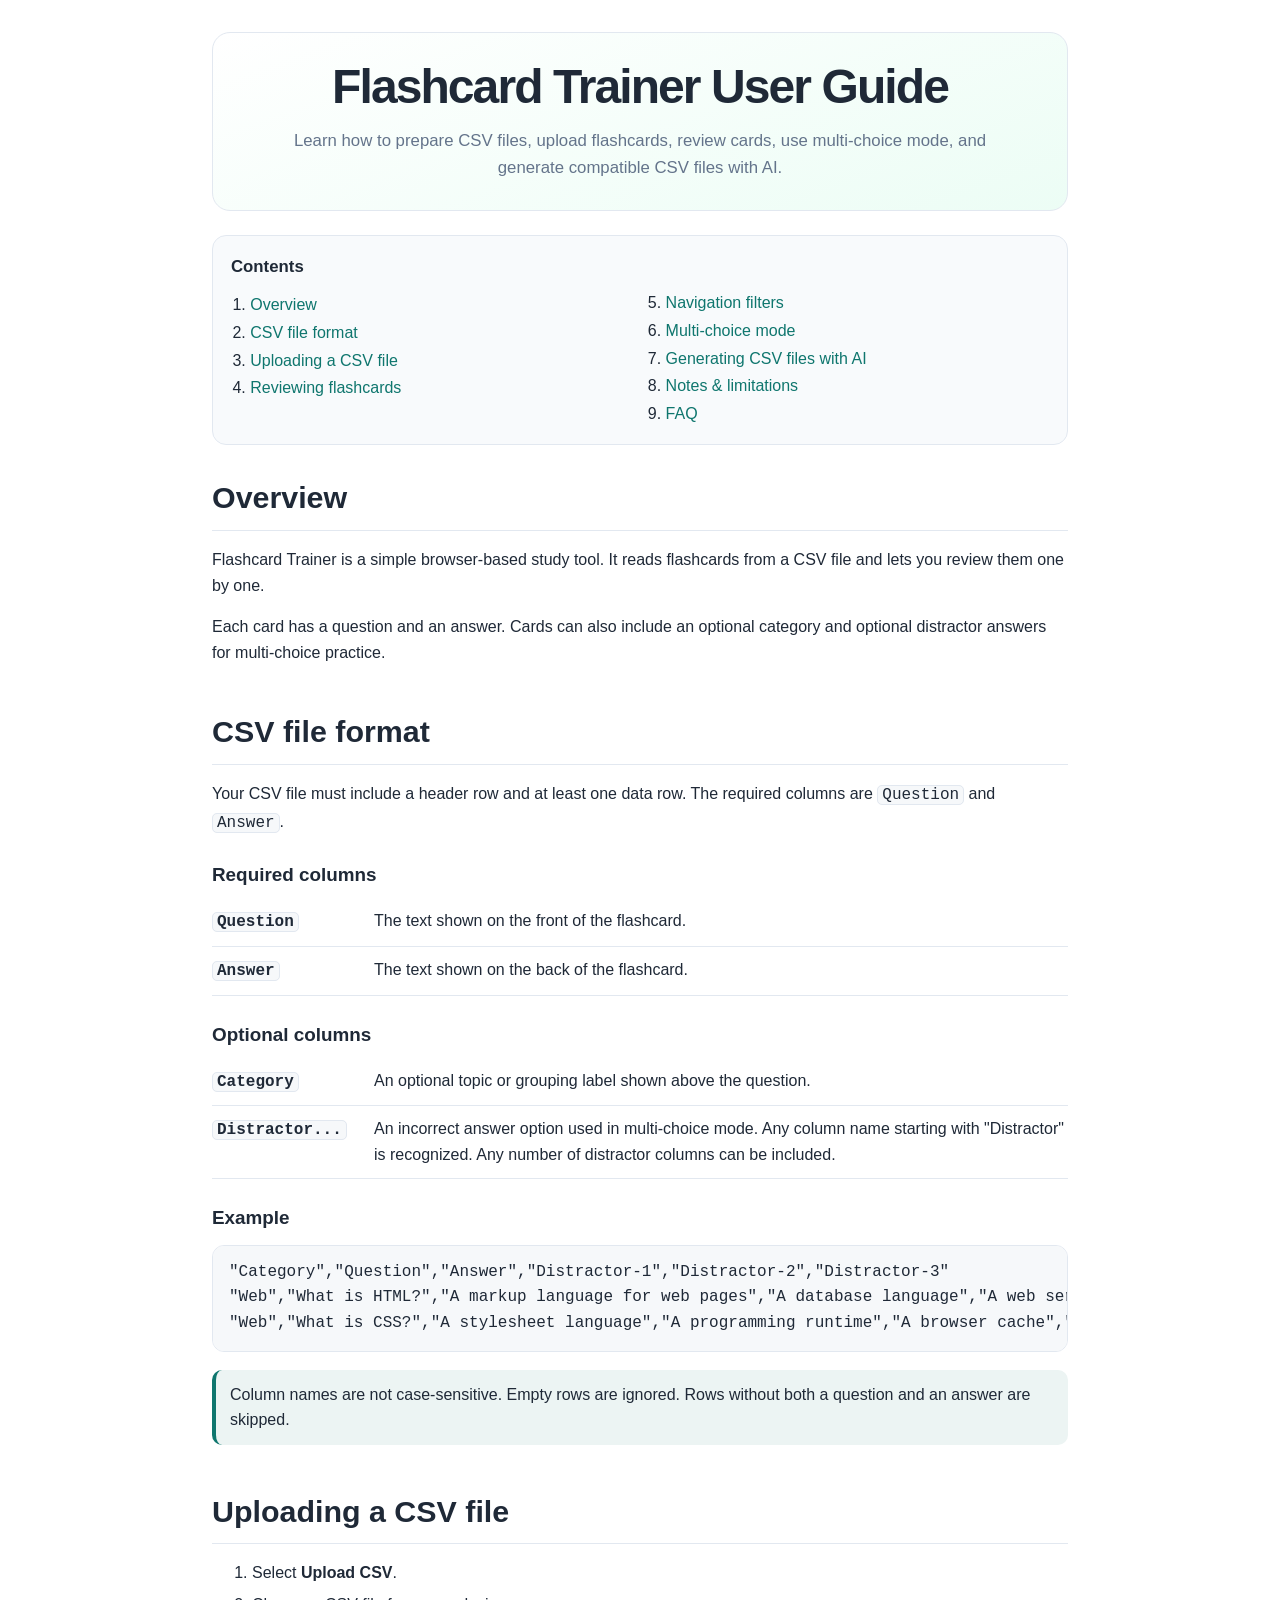
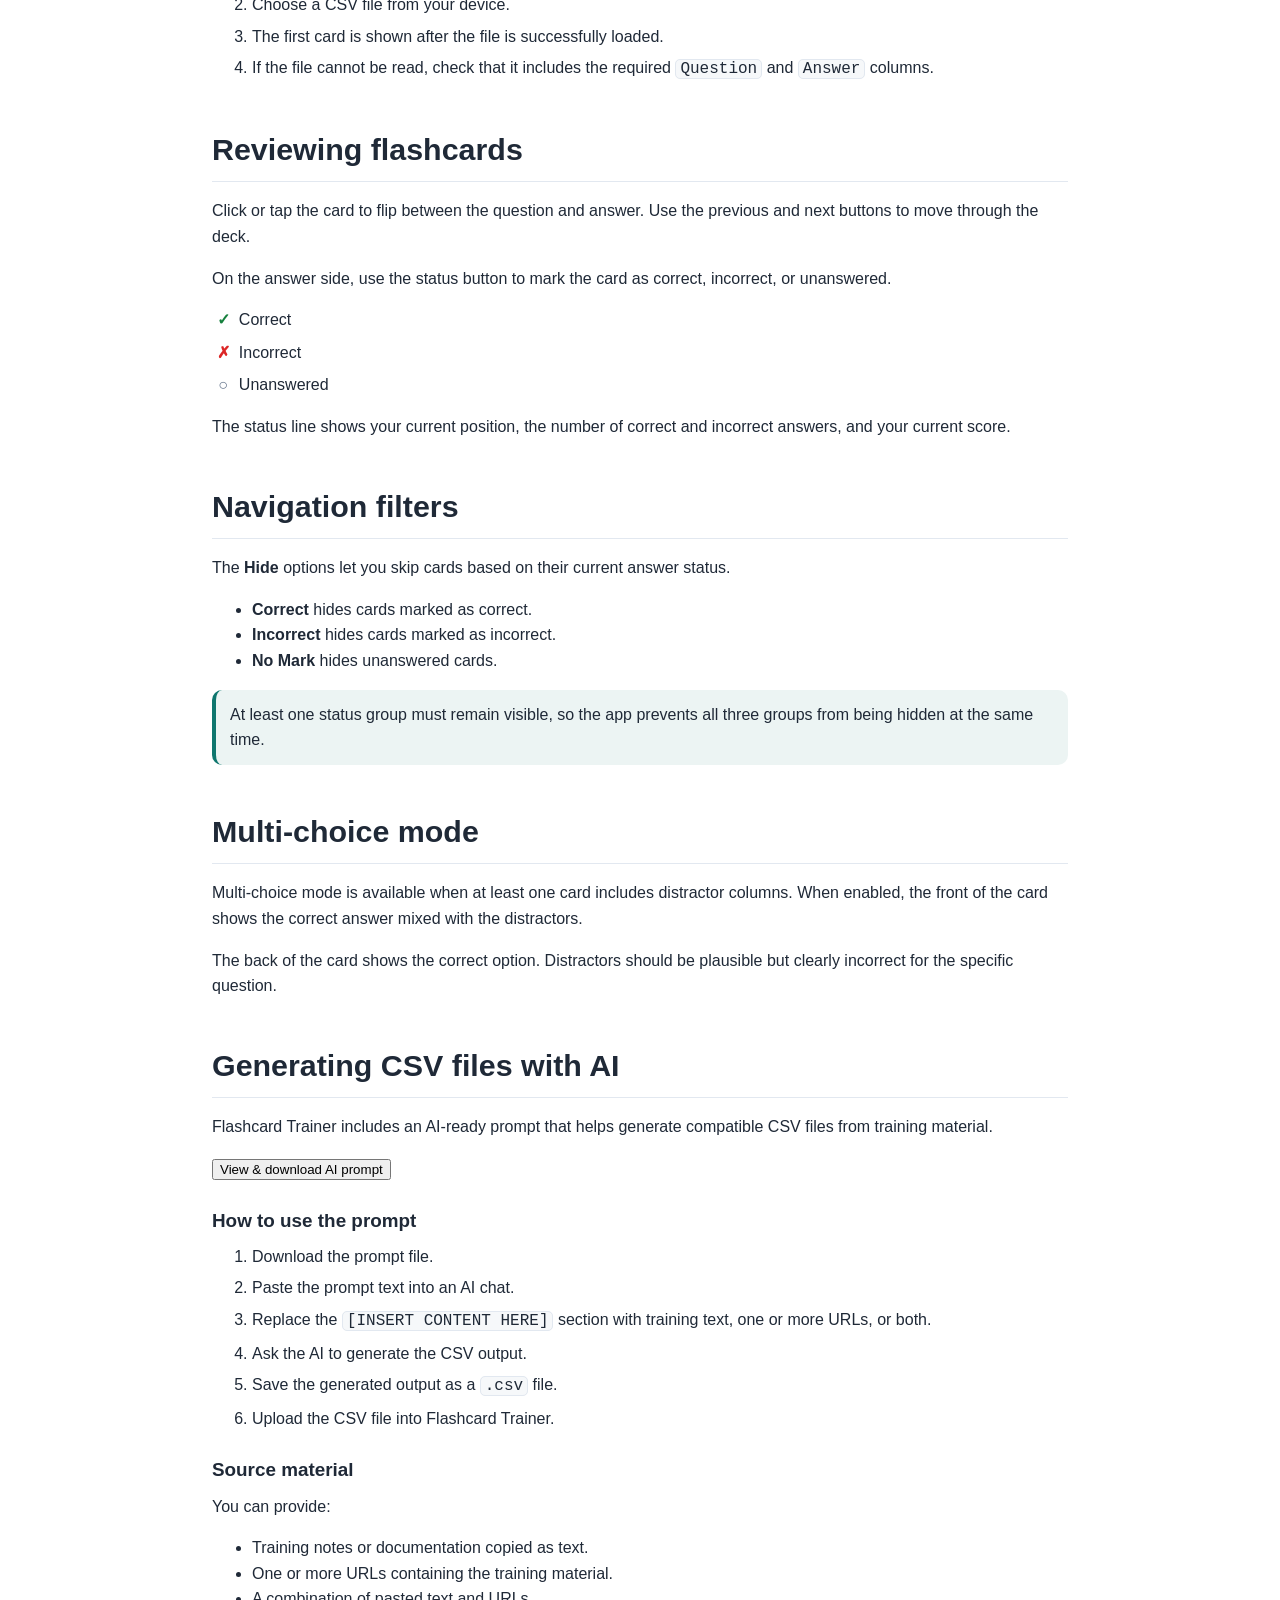
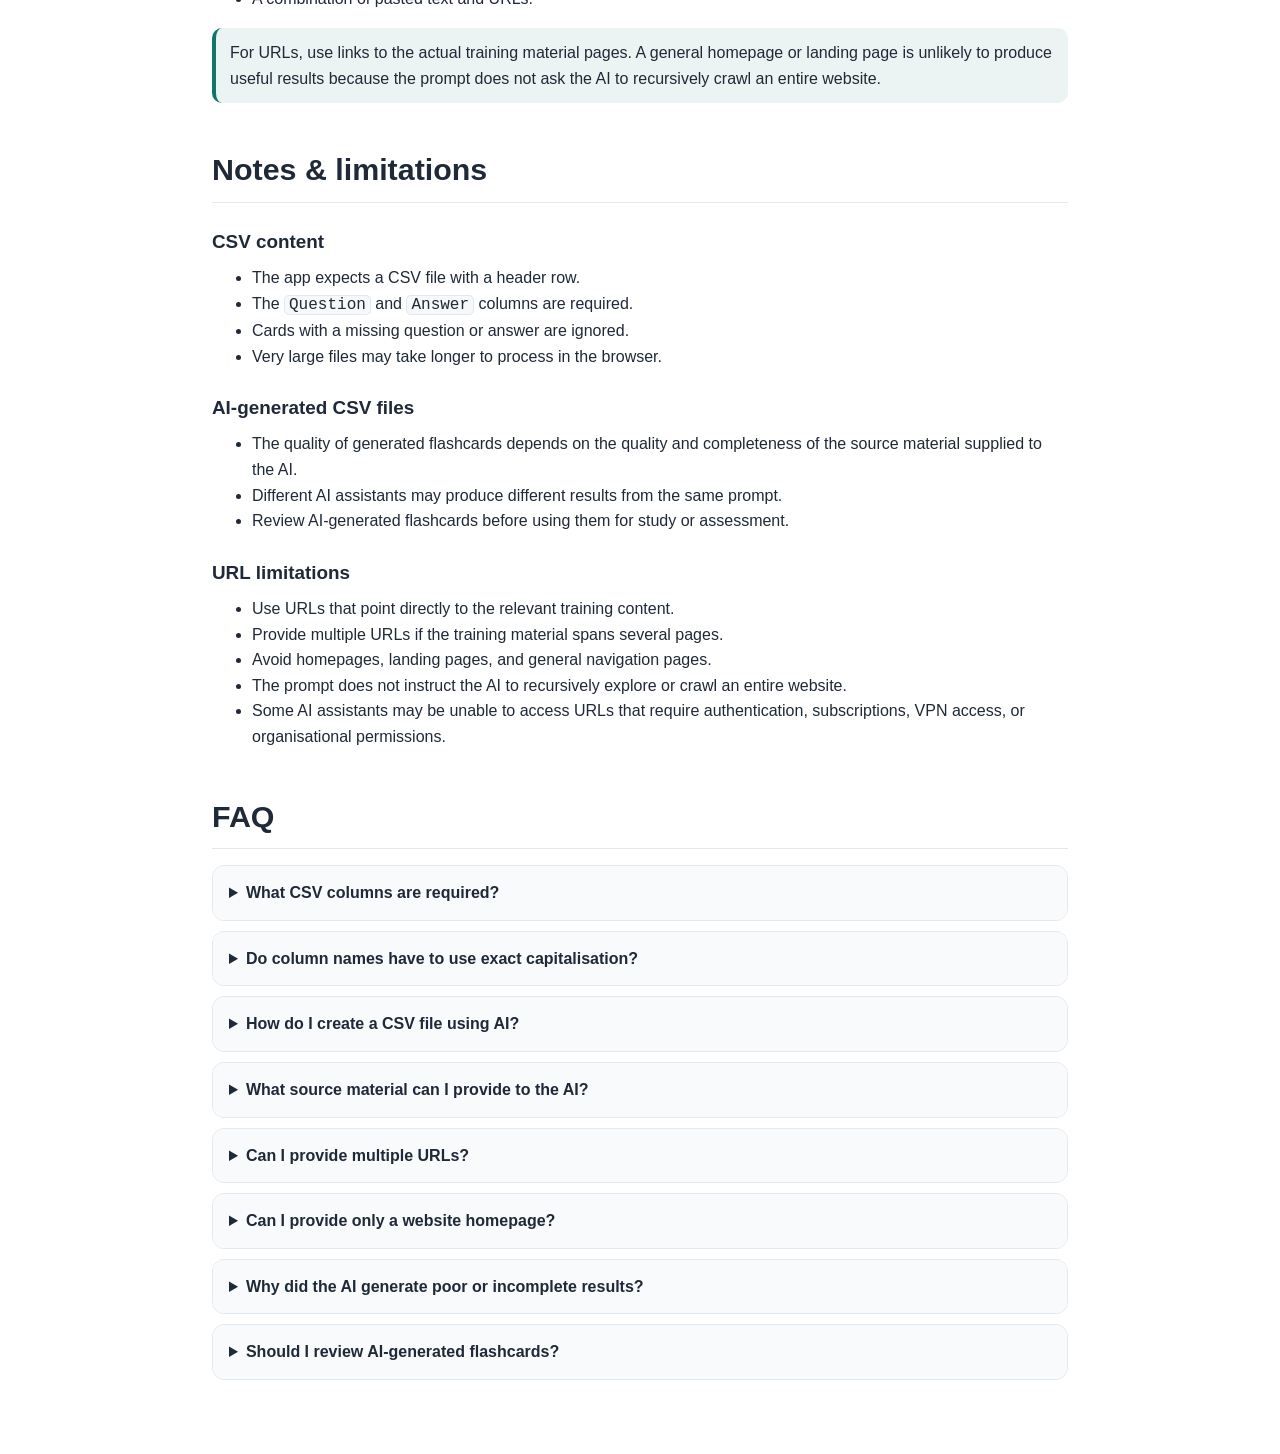
==== documentation/user-guide.html @ a5dea468 "refactor: simplify distractor column descriptions in user guide" ====
<!doctype html>
<html lang="en">
<head>
  <meta charset="UTF-8" />
  <meta name="viewport" content="width=device-width, initial-scale=1.0" />
  <title>Flashcard Trainer User Guide</title>
  <link rel="stylesheet" href="../css/user-guide.css" />
  <link rel="icon" type="image/svg+xml" href="../images/flashcard-icon.svg" />
</head>
<body>
  <a class="skip-link" href="#main-content">Skip to main content</a>
  <main id="main-content" class="guide-shell">
    <header class="guide-header">
      <h1>Flashcard Trainer User Guide</h1>
      <p class="intro-summary">
        Learn how to prepare CSV files, upload flashcards, review cards, use multi-choice mode, and generate compatible CSV files with AI.
      </p>
    </header>

    <nav class="toc" aria-label="Table of contents">
      <h2>Contents</h2>
      <ol>
        <li><a href="#overview">Overview</a></li>
        <li><a href="#csv-format">CSV file format</a></li>
        <li><a href="#uploading">Uploading a CSV file</a></li>
        <li><a href="#reviewing">Reviewing flashcards</a></li>
        <li><a href="#navigation-filters">Navigation filters</a></li>
        <li><a href="#multi-choice">Multi-choice mode</a></li>
        <li><a href="#ai-generation">Generating CSV files with AI</a></li>
        <li><a href="#notes-limitations">Notes &amp; limitations</a></li>
        <li><a href="#faq">FAQ</a></li>
      </ol>
    </nav>

    <section id="overview" class="guide-section">
      <h2>Overview</h2>
      <p>
        Flashcard Trainer is a simple browser-based study tool. It reads flashcards from a CSV file and lets you review them one by one.
      </p>
      <p>
        Each card has a question and an answer. Cards can also include an optional category and optional distractor answers for multi-choice practice.
      </p>
    </section>

    <section id="csv-format" class="guide-section">
      <h2>CSV file format</h2>
      <p>
        Your CSV file must include a header row and at least one data row. The required columns are <code>Question</code> and <code>Answer</code>.
      </p>

      <h3>Required columns</h3>
      <dl class="definition-list">
        <div>
          <dt><code>Question</code></dt>
          <dd>The text shown on the front of the flashcard.</dd>
        </div>
        <div>
          <dt><code>Answer</code></dt>
          <dd>The text shown on the back of the flashcard.</dd>
        </div>
      </dl>

      <h3>Optional columns</h3>
      <dl class="definition-list">
        <div>
          <dt><code>Category</code></dt>
          <dd>An optional topic or grouping label shown above the question.</dd>
        </div>
        <div>
          <dt><code>Distractor...</code></dt>
          <dd>An incorrect answer option used in multi-choice mode. Any column name starting with "Distractor" is recognized. Any number of distractor columns can be included.</dd>
        </div>        
      </dl>

      <h3>Example</h3>
      <pre><code>"Category","Question","Answer","Distractor-1","Distractor-2","Distractor-3"
"Web","What is HTML?","A markup language for web pages","A database language","A web server","An image format"
"Web","What is CSS?","A stylesheet language","A programming runtime","A browser cache","A network protocol"</code></pre>

      <p class="note">
        Column names are not case-sensitive. Empty rows are ignored. Rows without both a question and an answer are skipped.
      </p>
    </section>

    <section id="uploading" class="guide-section">
      <h2>Uploading a CSV file</h2>
      <ol class="steps">
        <li>Select <strong>Upload CSV</strong>.</li>
        <li>Choose a CSV file from your device.</li>
        <li>The first card is shown after the file is successfully loaded.</li>
        <li>If the file cannot be read, check that it includes the required <code>Question</code> and <code>Answer</code> columns.</li>
      </ol>
    </section>

    <section id="reviewing" class="guide-section">
      <h2>Reviewing flashcards</h2>
      <p>
        Click or tap the card to flip between the question and answer. Use the previous and next buttons to move through the deck.
      </p>
      <p>
        On the answer side, use the status button to mark the card as correct, incorrect, or unanswered.
      </p>
      <ul class="status-list">
        <li><span class="status-dot correct">✓</span> Correct</li>
        <li><span class="status-dot incorrect">✗</span> Incorrect</li>
        <li><span class="status-dot unanswered">○</span> Unanswered</li>
      </ul>
      <p>
        The status line shows your current position, the number of correct and incorrect answers, and your current score.
      </p>
    </section>

    <section id="navigation-filters" class="guide-section">
      <h2>Navigation filters</h2>
      <p>
        The <strong>Hide</strong> options let you skip cards based on their current answer status.
      </p>
      <ul>
        <li><strong>Correct</strong> hides cards marked as correct.</li>
        <li><strong>Incorrect</strong> hides cards marked as incorrect.</li>
        <li><strong>No Mark</strong> hides unanswered cards.</li>
      </ul>
      <p class="note">
        At least one status group must remain visible, so the app prevents all three groups from being hidden at the same time.
      </p>
    </section>

    <section id="multi-choice" class="guide-section">
      <h2>Multi-choice mode</h2>
      <p>
        Multi-choice mode is available when at least one card includes distractor columns. When enabled, the front of the card shows the correct answer mixed with the distractors.
      </p>
      <p>
        The back of the card shows the correct option. Distractors should be plausible but clearly incorrect for the specific question.
      </p>
    </section>

    <section id="ai-generation" class="guide-section">
      <h2>Generating CSV files with AI</h2>
      <p>
        Flashcard Trainer includes an AI-ready prompt that helps generate compatible CSV files from training material.
      </p>

      <p>
        <button type="button" class="download-link" id="openPromptBtn">View &amp; download AI prompt</button>
      </p>

      <h3>How to use the prompt</h3>
      <ol class="steps">
        <li>Download the prompt file.</li>
        <li>Paste the prompt text into an AI chat.</li>
        <li>Replace the <code>[INSERT CONTENT HERE]</code> section with training text, one or more URLs, or both.</li>
        <li>Ask the AI to generate the CSV output.</li>
        <li>Save the generated output as a <code>.csv</code> file.</li>
        <li>Upload the CSV file into Flashcard Trainer.</li>
      </ol>

      <h3>Source material</h3>
      <p>You can provide:</p>
      <ul>
        <li>Training notes or documentation copied as text.</li>
        <li>One or more URLs containing the training material.</li>
        <li>A combination of pasted text and URLs.</li>
      </ul>

      <p class="note">
        For URLs, use links to the actual training material pages. A general homepage or landing page is unlikely to produce useful results because the prompt does not ask the AI to recursively crawl an entire website.
      </p>
    </section>

    <section id="notes-limitations" class="guide-section">
      <h2>Notes &amp; limitations</h2>

      <h3>CSV content</h3>
      <ul>
        <li>The app expects a CSV file with a header row.</li>
        <li>The <code>Question</code> and <code>Answer</code> columns are required.</li>
        <li>Cards with a missing question or answer are ignored.</li>
        <li>Very large files may take longer to process in the browser.</li>
      </ul>

      <h3>AI-generated CSV files</h3>
      <ul>
        <li>The quality of generated flashcards depends on the quality and completeness of the source material supplied to the AI.</li>
        <li>Different AI assistants may produce different results from the same prompt.</li>
        <li>Review AI-generated flashcards before using them for study or assessment.</li>
      </ul>

      <h3>URL limitations</h3>
      <ul>
        <li>Use URLs that point directly to the relevant training content.</li>
        <li>Provide multiple URLs if the training material spans several pages.</li>
        <li>Avoid homepages, landing pages, and general navigation pages.</li>
        <li>The prompt does not instruct the AI to recursively explore or crawl an entire website.</li>
        <li>Some AI assistants may be unable to access URLs that require authentication, subscriptions, VPN access, or organisational permissions.</li>
      </ul>
    </section>

    <section id="faq" class="guide-section faq-section">
      <h2>FAQ</h2>

      <details>
        <summary>What CSV columns are required?</summary>
        <p>The required columns are <code>Question</code> and <code>Answer</code>. You can also include <code>Category</code> and distractor columns for multi-choice mode.</p>
      </details>

      <details>
        <summary>Do column names have to use exact capitalisation?</summary>
        <p>No. Column names are matched without case sensitivity, so <code>Question</code>, <code>question</code>, and <code>QUESTION</code> are treated the same.</p>
      </details>

      <details>
        <summary>How do I create a CSV file using AI?</summary>
        <p>Download the AI prompt from the Generating CSV files with AI section, paste it into an AI chat, add your training material, and save the generated output as a CSV file.</p>
      </details>

      <details>
        <summary>What source material can I provide to the AI?</summary>
        <p>You can provide pasted training text, one or more URLs, or a combination of both.</p>
      </details>

      <details>
        <summary>Can I provide multiple URLs?</summary>
        <p>Yes. Use multiple URLs when the training material is spread across several specific pages.</p>
      </details>

      <details>
        <summary>Can I provide only a website homepage?</summary>
        <p>No. For best results, provide URLs for the actual training material pages. The prompt does not ask the AI to recursively crawl an entire website from a homepage.</p>
      </details>

      <details>
        <summary>Why did the AI generate poor or incomplete results?</summary>
        <p>The source material may be incomplete, the URLs may be inaccessible, or the URLs may point to general navigation pages rather than actual training content.</p>
      </details>

      <details>
        <summary>Should I review AI-generated flashcards?</summary>
        <p>Yes. Review AI-generated flashcards before using them, especially if the material is important or used for assessment.</p>
      </details>
    </section>
  </main>
  <dialog id="promptDialog" class="prompt-dialog" aria-labelledby="promptDialogTitle">
    <div class="prompt-dialog-header">
      <h2 id="promptDialogTitle">AI Prompt</h2>
      <div class="prompt-dialog-actions">
        <a id="promptDownloadBtn" class="prompt-download-btn" download="FlashcardTrainer_prompt.txt">Download</a>
        <button type="button" id="closePromptBtn" class="prompt-close-btn" aria-label="Close prompt">&times;</button>
      </div>
    </div>
    <div class="prompt-dialog-body">
      <pre id="promptText" class="prompt-text">Loading&hellip;</pre>
    </div>
  </dialog>
  <script>
    (function () {
      const dialog = document.getElementById("promptDialog");
      const openBtn = document.getElementById("openPromptBtn");
      const closeBtn = document.getElementById("closePromptBtn");
      const promptText = document.getElementById("promptText");
      const downloadBtn = document.getElementById("promptDownloadBtn");
      const promptUrl = "../ai-prompts/FlashcardTrainer_prompt.txt";
      let promptContent = "";

      downloadBtn.href = promptUrl;

      openBtn.addEventListener("click", async function () {
        dialog.showModal();

        if (promptContent) {
          promptText.textContent = promptContent;
          return;
        }

        promptText.textContent = "Loading...";

        try {
          const response = await fetch(promptUrl);

          if (!response.ok) {
            throw new Error("Failed to load AI prompt file.");
          }

          promptContent = (await response.text()).trim();
          promptText.textContent = promptContent;
        } catch (error) {
          promptText.textContent = "Unable to load the AI prompt file. Serve the site through Live Server or another static server and try again.";
        }
      });

      closeBtn.addEventListener("click", function () {
        dialog.close();
      });

      dialog.addEventListener("click", function (event) {
        if (event.target === dialog) {
          dialog.close();
        }
      });
    }());
  </script>
</body>
</html>
---- css/user-guide.css ----
:root {
  --bg: #ffffff;
  --panel: #f8fafc;
  --panel-strong: #ecfdf5;
  --text: #1f2937;
  --muted: #64748b;
  --border: #e2e8f0;
  --accent: #0f766e;
  --accent-dark: #0b5f58;
  --code-bg: #f6f8fa;
  --correct: #15803d;
  --incorrect: #dc2626;
  --unanswered: #64748b;
}

* { box-sizing: border-box; }
html { scroll-behavior: smooth; }
body {
  margin: 0;
  font-family: "Segoe UI", Tahoma, Geneva, Verdana, sans-serif;
  color: var(--text);
  background: var(--bg);
  line-height: 1.6;
}
.skip-link {
  position: absolute;
  left: -999px;
  top: 8px;
  background: var(--accent);
  color: #fff;
  padding: 8px 12px;
  border-radius: 8px;
  z-index: 10;
}
.skip-link:focus { left: 8px; }
.guide-shell {
  max-width: 920px;
  margin: 0 auto;
  padding: clamp(16px, 4vw, 32px);
}
.guide-header {
  text-align: center;
  padding: 28px 18px;
  border: 1px solid var(--border);
  border-radius: 18px;
  background: linear-gradient(160deg, #ffffff, var(--panel-strong));
  margin-bottom: 24px;
}
h1 {
  margin: 0;
  font-size: clamp(2rem, 6vw, 3rem);
  line-height: 1.1;
  letter-spacing: -0.04em;
}
.intro-summary {
  max-width: 720px;
  margin: 14px auto 0;
  color: var(--muted);
  font-size: 1.05rem;
}
.header-meta {
  display: flex;
  justify-content: center;
  gap: 10px;
  flex-wrap: wrap;
  margin-top: 16px;
  color: var(--muted);
  font-size: .92rem;
}
.toc {
  position: sticky;
  top: 0;
  z-index: 2;
  padding: 18px;
  margin-bottom: 28px;
  border: 1px solid var(--border);
  border-radius: 14px;
  background: rgba(248, 250, 252, .98);
  backdrop-filter: blur(8px);
}
.toc h2 {
  margin: 0 0 10px;
  font-size: 1.05rem;
  border: 0;
  padding: 0;
}
.toc ol {
  margin: 0;
  padding-left: 1.2rem;
  columns: 2;
  column-gap: 32px;
}
.toc li { break-inside: avoid; margin: 2px 0; }
a { color: var(--accent); text-decoration: none; }
a:hover, a:focus { color: var(--accent-dark); text-decoration: underline; }
.guide-section {
  scroll-margin-top: 150px;
  margin-bottom: 42px;
}
h2 {
  margin: 0 0 16px;
  padding-bottom: 8px;
  border-bottom: 1px solid var(--border);
  font-size: clamp(1.45rem, 4vw, 1.9rem);
}
h3 { margin: 24px 0 8px; font-size: 1.18rem; }
h4 { margin: 18px 0 6px; font-size: 1rem; }
p, ul, ol, dl { margin-top: 0; }
code {
  font-family: Consolas, "Courier New", monospace;
  background: var(--code-bg);
  border: 1px solid var(--border);
  border-radius: 5px;
  padding: 0 .25em;
}
pre {
  margin: 12px 0 18px;
  padding: 14px 16px;
  overflow-x: auto;
  background: var(--code-bg);
  border: 1px solid var(--border);
  border-radius: 12px;
}
pre code { padding: 0; border: 0; background: transparent; }
.note {
  padding: 12px 14px;
  border-left: 4px solid var(--accent);
  border-radius: 10px;
  background: color-mix(in srgb, var(--accent) 8%, white);
}
.steps li { margin-bottom: 6px; }
.definition-list div {
  display: grid;
  grid-template-columns: 150px 1fr;
  gap: 12px;
  padding: 10px 0;
  border-bottom: 1px solid var(--border);
}
.definition-list dt { font-weight: 700; }
.definition-list dd { margin: 0; }
table { width: 100%; border-collapse: collapse; margin: 14px 0 18px; }
th, td { border: 1px solid var(--border); padding: 10px 12px; text-align: left; }
th { background: var(--panel); }
.nav-symbol { font-size: 1.35rem; font-weight: 700; }
.status-list { list-style: none; padding-left: 0; }
.status-list li { margin-bottom: 7px; }
.status-dot { display: inline-block; width: 1.4em; font-weight: 800; text-align: center; }
.status-dot.correct { color: var(--correct); }
.status-dot.incorrect { color: var(--incorrect); }
.status-dot.unanswered { color: var(--unanswered); }
.scenario-grid {
  display: grid;
  grid-template-columns: repeat(3, minmax(0, 1fr));
  gap: 12px;
}
.scenario-grid article {
  border: 1px solid var(--border);
  border-radius: 12px;
  padding: 14px;
  background: var(--panel);
}
.scenario-grid h4 { margin-top: 0; }
.faq-section details {
  border: 1px solid var(--border);
  border-radius: 12px;
  padding: 0;
  background: #fff;
  margin-bottom: 10px;
  overflow: hidden;
}
.faq-section summary {
  cursor: pointer;
  font-weight: 700;
  padding: 14px 16px;
  background: var(--panel);
}
.faq-section details[open] summary { border-bottom: 1px solid var(--border); }
.faq-section details p { margin: 0; padding: 14px 16px; }
@media (max-width: 760px) {
  .toc { position: static; }
  .toc ol { columns: 1; }
  .scenario-grid { grid-template-columns: 1fr; }
  .definition-list div { grid-template-columns: 1fr; gap: 4px; }
  .guide-section { scroll-margin-top: 20px; }
}
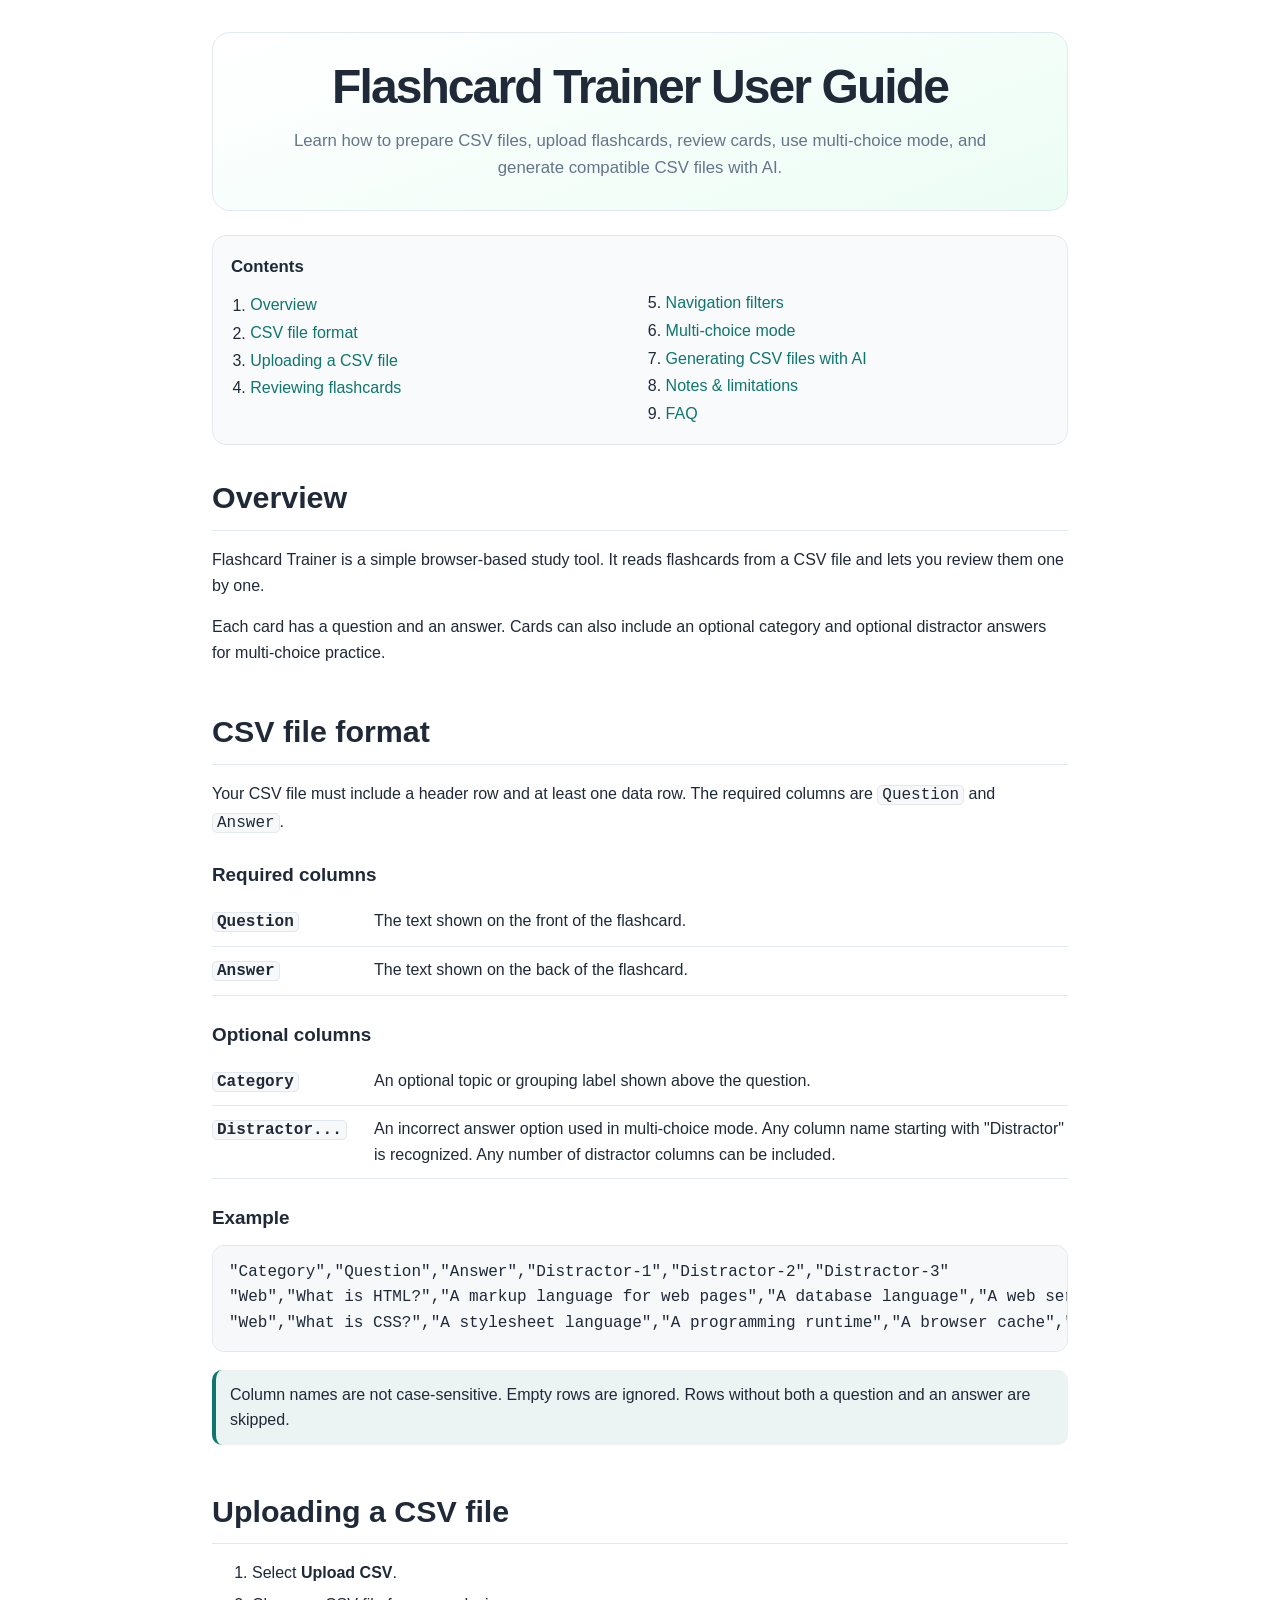
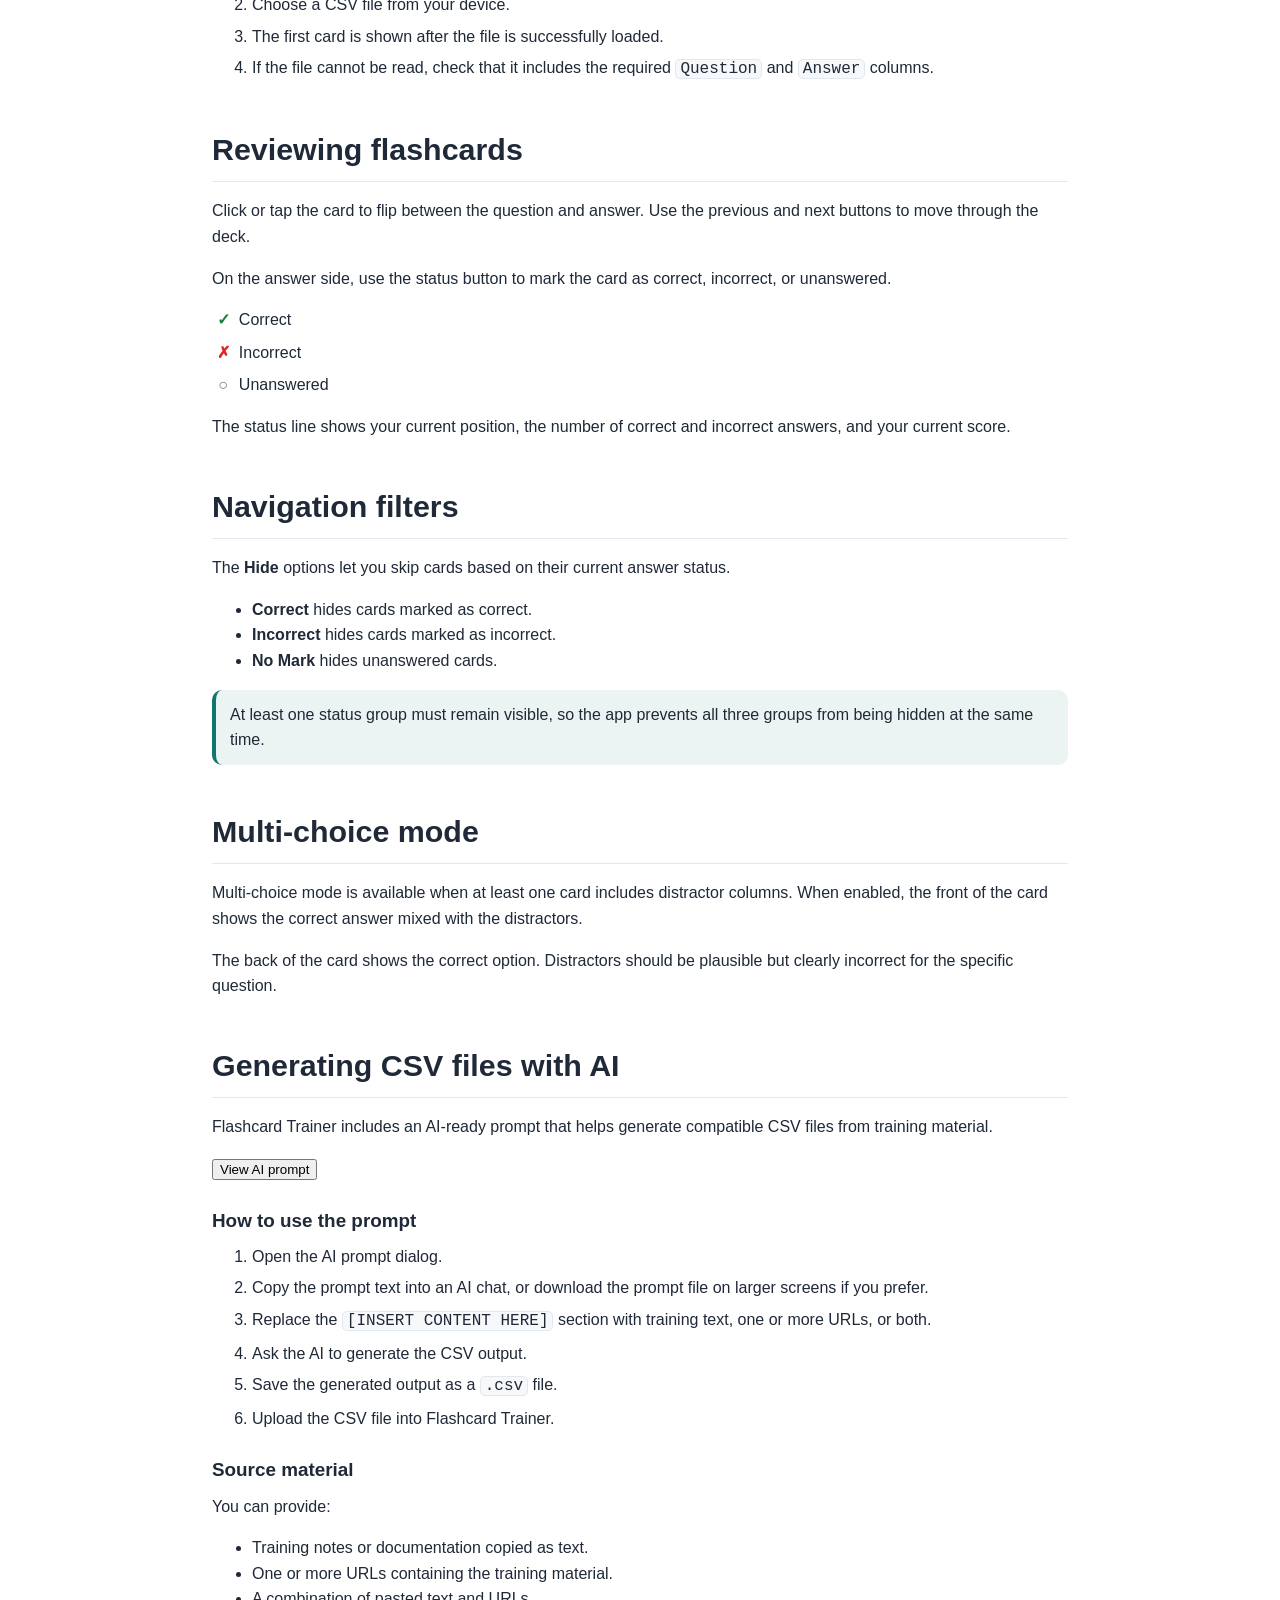
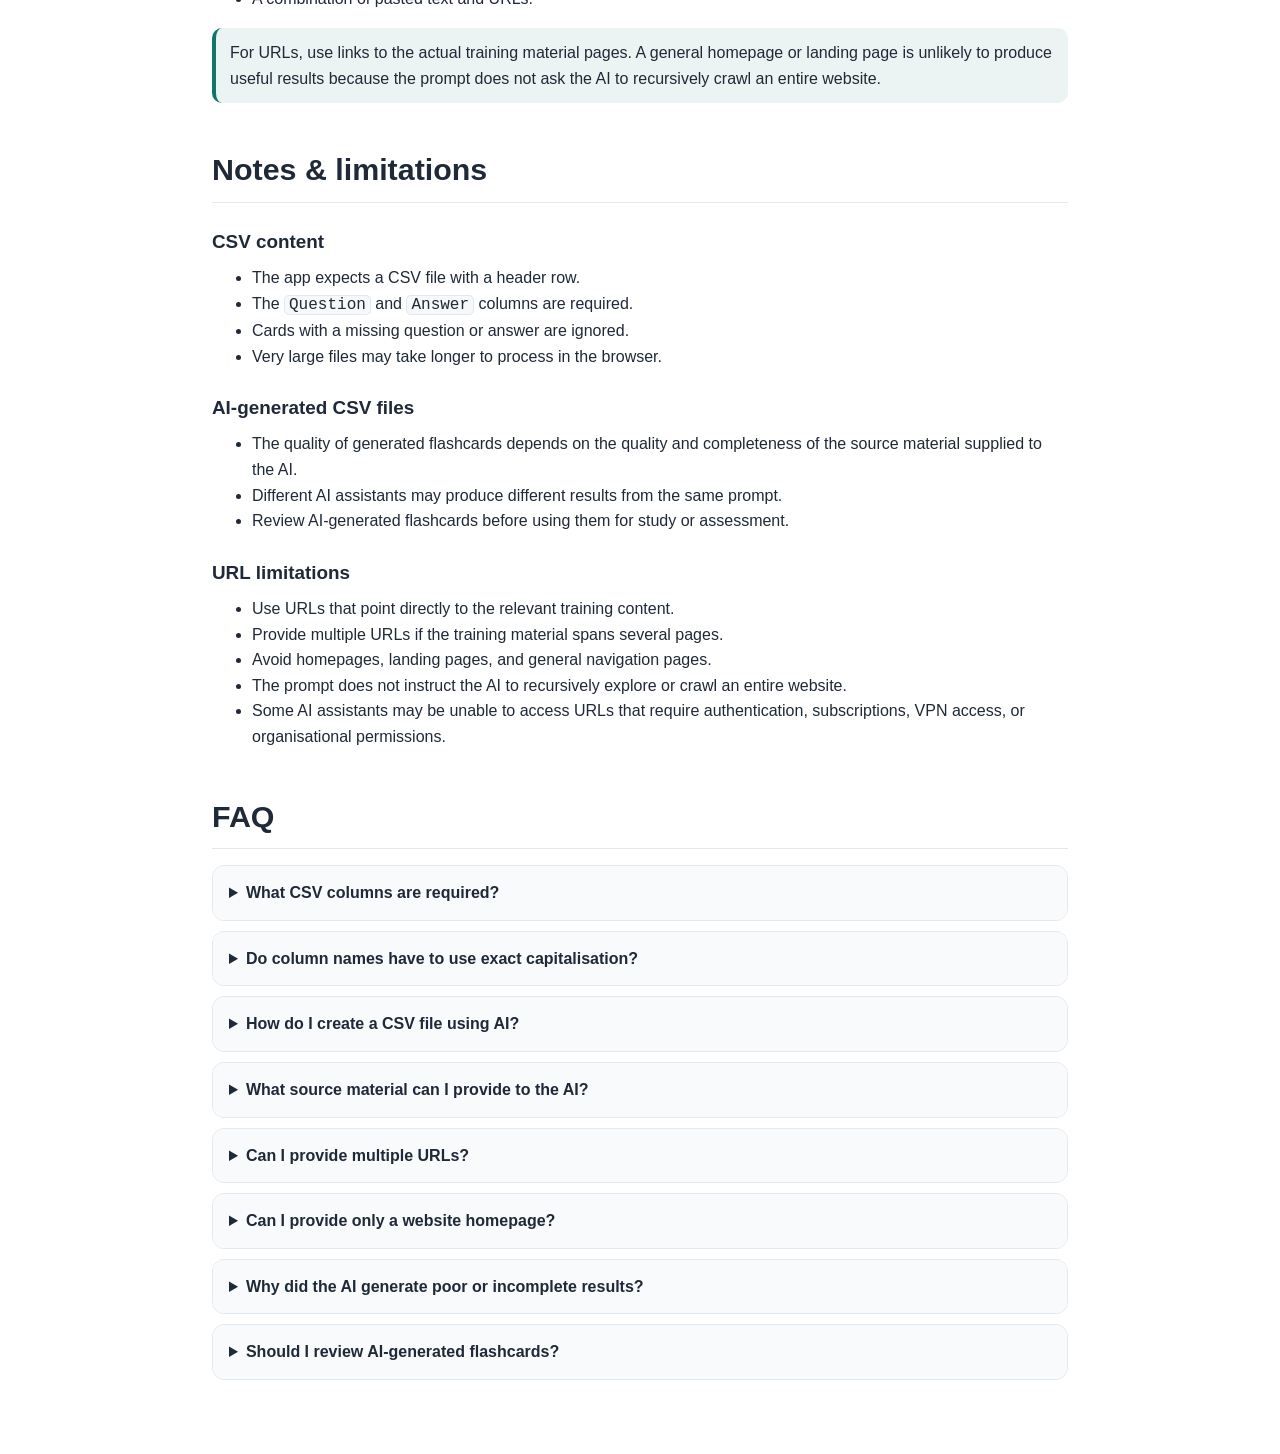
==== commit e8519000: "feat: implement AI deck creation feature with guided workflow and CSV file generation" ====
--- a/documentation/user-guide.html
+++ b/documentation/user-guide.html
@@ -142,13 +142,13 @@
       </p>
 
       <p>
-        <button type="button" class="download-link" id="openPromptBtn">View &amp; download AI prompt</button>
+        <button type="button" class="download-link" id="openPromptBtn">View AI prompt</button>
       </p>
 
       <h3>How to use the prompt</h3>
       <ol class="steps">
-        <li>Download the prompt file.</li>
-        <li>Paste the prompt text into an AI chat.</li>
+        <li>Open the AI prompt dialog.</li>
+        <li>Copy the prompt text into an AI chat, or download the prompt file on larger screens if you prefer.</li>
         <li>Replace the <code>[INSERT CONTENT HERE]</code> section with training text, one or more URLs, or both.</li>
         <li>Ask the AI to generate the CSV output.</li>
         <li>Save the generated output as a <code>.csv</code> file.</li>
@@ -244,6 +244,18 @@
     <div class="prompt-dialog-header">
       <h2 id="promptDialogTitle">AI Prompt</h2>
       <div class="prompt-dialog-actions">
+        <button type="button" id="promptCopyBtn" class="prompt-copy-btn" data-copied="false" aria-label="Copy AI prompt">
+          <span class="prompt-copy-icon" aria-hidden="true">
+            <svg class="prompt-copy-icon-clipboard" viewBox="0 0 24 24" focusable="false">
+              <rect x="9" y="9" width="11" height="11" rx="2"></rect>
+              <path d="M15 9V6a2 2 0 0 0-2-2H6a2 2 0 0 0-2 2v7a2 2 0 0 0 2 2h3"></path>
+            </svg>
+            <svg class="prompt-copy-icon-check" viewBox="0 0 24 24" focusable="false">
+              <path d="M5 12.5 9.2 16.7 19 7"></path>
+            </svg>
+          </span>
+          <span class="prompt-copy-label">Copy</span>
+        </button>
         <a id="promptDownloadBtn" class="prompt-download-btn" download="FlashcardTrainer_prompt.txt">Download</a>
         <button type="button" id="closePromptBtn" class="prompt-close-btn" aria-label="Close prompt">&times;</button>
       </div>
@@ -251,45 +263,138 @@
     <div class="prompt-dialog-body">
       <pre id="promptText" class="prompt-text">Loading&hellip;</pre>
     </div>
+    <p id="promptCopyStatus" class="prompt-copy-status" aria-live="polite"></p>
   </dialog>
   <script>
     (function () {
+      const MOBILE_VIEWPORT_MAX_WIDTH = 760;
       const dialog = document.getElementById("promptDialog");
       const openBtn = document.getElementById("openPromptBtn");
       const closeBtn = document.getElementById("closePromptBtn");
+      const copyBtn = document.getElementById("promptCopyBtn");
       const promptText = document.getElementById("promptText");
       const downloadBtn = document.getElementById("promptDownloadBtn");
+      const copyStatus = document.getElementById("promptCopyStatus");
       const promptUrl = "../ai-prompts/FlashcardTrainer_prompt.txt";
       let promptContent = "";
+      let copiedStateTimeoutId = 0;
 
       downloadBtn.href = promptUrl;
 
-      openBtn.addEventListener("click", async function () {
-        dialog.showModal();
-
+      function getAppViewportWidth() {
+        try {
+          return window.top.innerWidth;
+        } catch (error) {
+          return window.innerWidth;
+        }
+      }
+
+      function updatePromptViewportMode() {
+        const viewportWidth = getAppViewportWidth();
+        document.body.dataset.appViewport = viewportWidth <= MOBILE_VIEWPORT_MAX_WIDTH ? "mobile" : "desktop";
+      }
+
+      async function ensurePromptLoaded() {
         if (promptContent) {
           promptText.textContent = promptContent;
-          return;
+          return promptContent;
         }
 
         promptText.textContent = "Loading...";
 
+        const response = await fetch(promptUrl);
+
+        if (!response.ok) {
+          throw new Error("Failed to load AI prompt file.");
+        }
+
+        promptContent = (await response.text()).trim();
+        promptText.textContent = promptContent;
+        return promptContent;
+      }
+
+      function clearCopiedState() {
+        if (copiedStateTimeoutId) {
+          window.clearTimeout(copiedStateTimeoutId);
+          copiedStateTimeoutId = 0;
+        }
+
+        copyBtn.dataset.copied = "false";
+        copyBtn.setAttribute("aria-label", "Copy AI prompt");
+        copyBtn.querySelector(".prompt-copy-label").textContent = "Copy";
+        copyStatus.textContent = "";
+      }
+
+      function showCopiedState() {
+        clearCopiedState();
+        copyBtn.dataset.copied = "true";
+        copyBtn.setAttribute("aria-label", "AI prompt copied");
+        copyBtn.querySelector(".prompt-copy-label").textContent = "Copied";
+        copyStatus.textContent = "AI prompt copied to clipboard.";
+        copiedStateTimeoutId = window.setTimeout(clearCopiedState, 2000);
+      }
+
+      async function openPromptDialog() {
+        if (!dialog.open) {
+          dialog.showModal();
+        }
+
+        if (window.parent !== window) {
+          window.parent.postMessage({ type: "flashcardPromptDialogOpened" }, "*");
+        }
+
         try {
-          const response = await fetch(promptUrl);
-
-          if (!response.ok) {
-            throw new Error("Failed to load AI prompt file.");
-          }
-
-          promptContent = (await response.text()).trim();
-          promptText.textContent = promptContent;
+          await ensurePromptLoaded();
         } catch (error) {
           promptText.textContent = "Unable to load the AI prompt file. Serve the site through Live Server or another static server and try again.";
         }
+      }
+
+      updatePromptViewportMode();
+
+      window.addEventListener("resize", updatePromptViewportMode);
+
+      try {
+        if (window.top !== window) {
+          window.top.addEventListener("resize", updatePromptViewportMode);
+        }
+      } catch (error) {
+        // Ignore cross-window access issues and fall back to the local viewport.
+      }
+
+      openBtn.addEventListener("click", openPromptDialog);
+
+      window.addEventListener("message", function (event) {
+        if (event.data && event.data.type === "flashcardOpenPromptDialog") {
+          openPromptDialog();
+        }
       });
 
+      copyBtn.addEventListener("click", async function () {
+        copyBtn.disabled = true;
+
+        try {
+          const content = await ensurePromptLoaded();
+          await navigator.clipboard.writeText(content);
+          showCopiedState();
+        } catch (error) {
+          copyStatus.textContent = "Unable to copy the AI prompt.";
+        } finally {
+          copyBtn.disabled = false;
+        }
+      });
+
       closeBtn.addEventListener("click", function () {
+        clearCopiedState();
         dialog.close();
+      });
+
+      dialog.addEventListener("close", function () {
+        clearCopiedState();
+
+        if (window.parent !== window) {
+          window.parent.postMessage({ type: "flashcardPromptDialogClosed" }, "*");
+        }
       });
 
       dialog.addEventListener("click", function (event) {
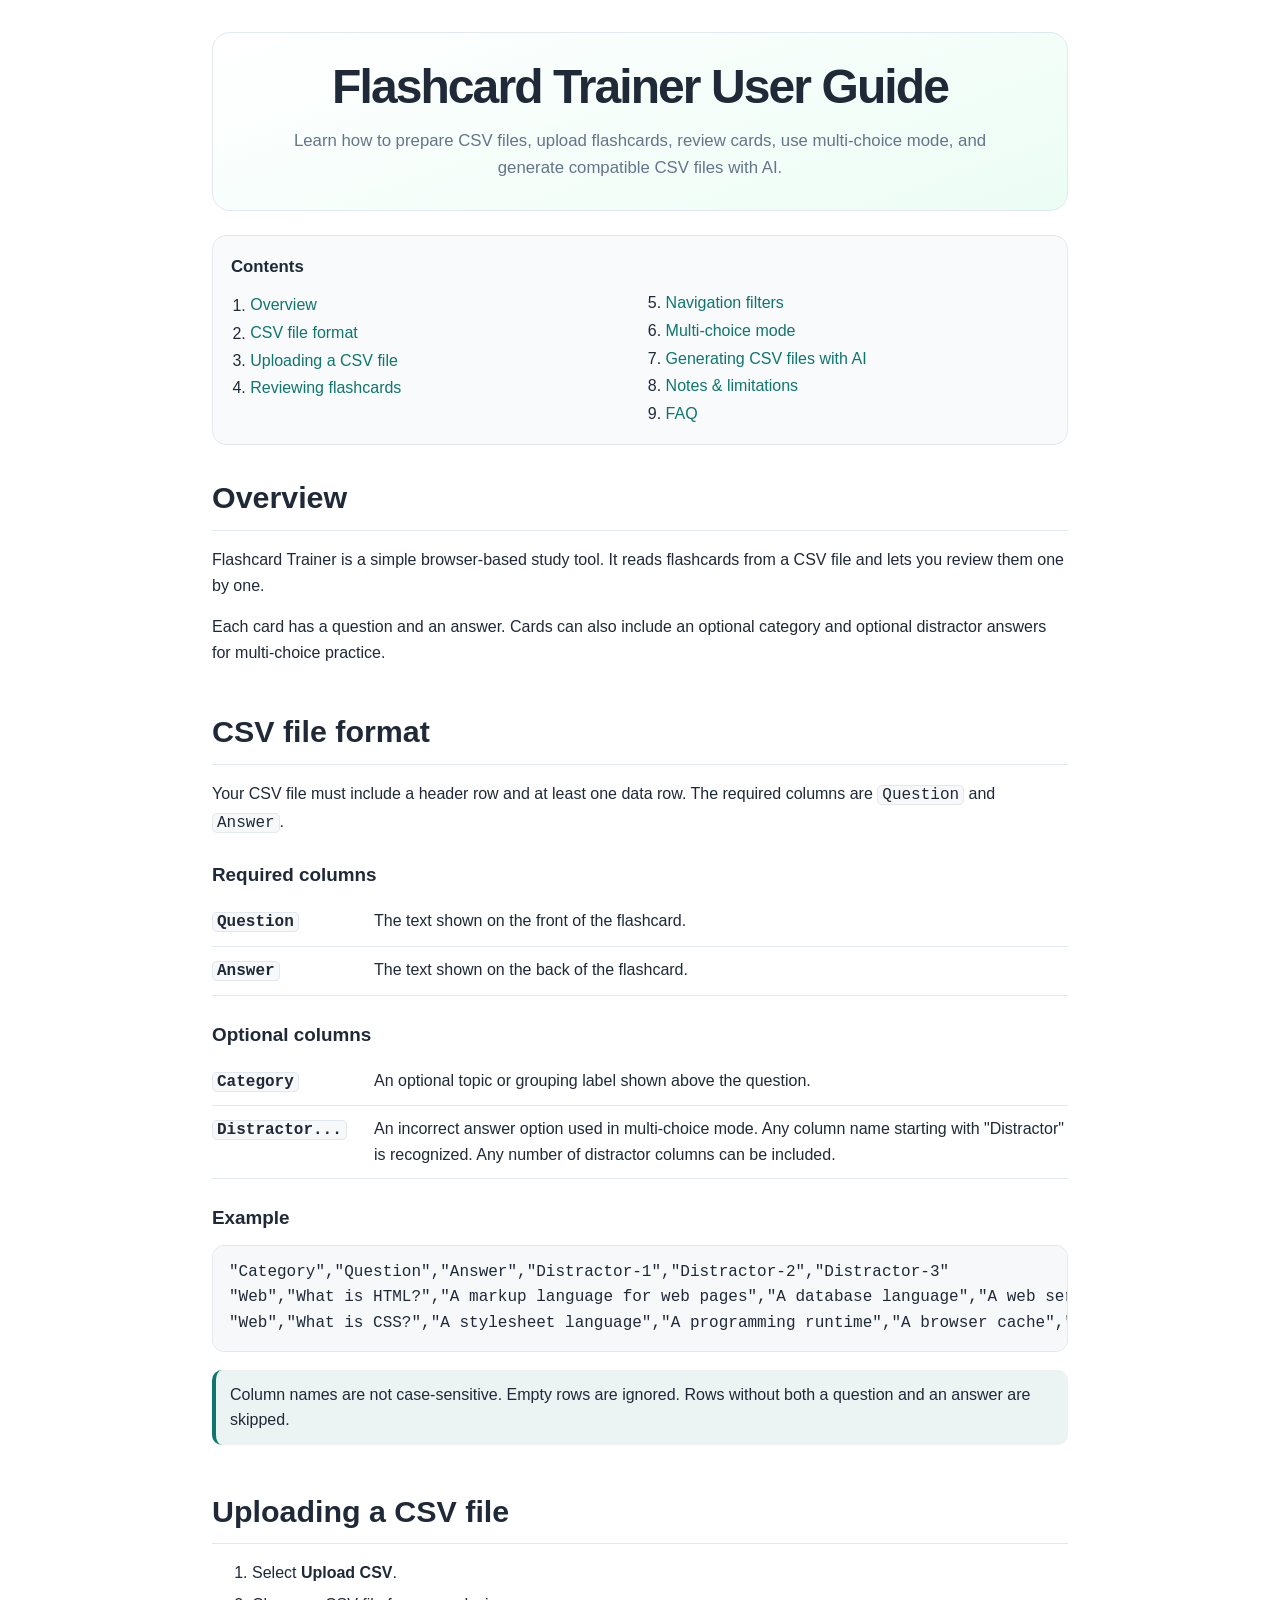
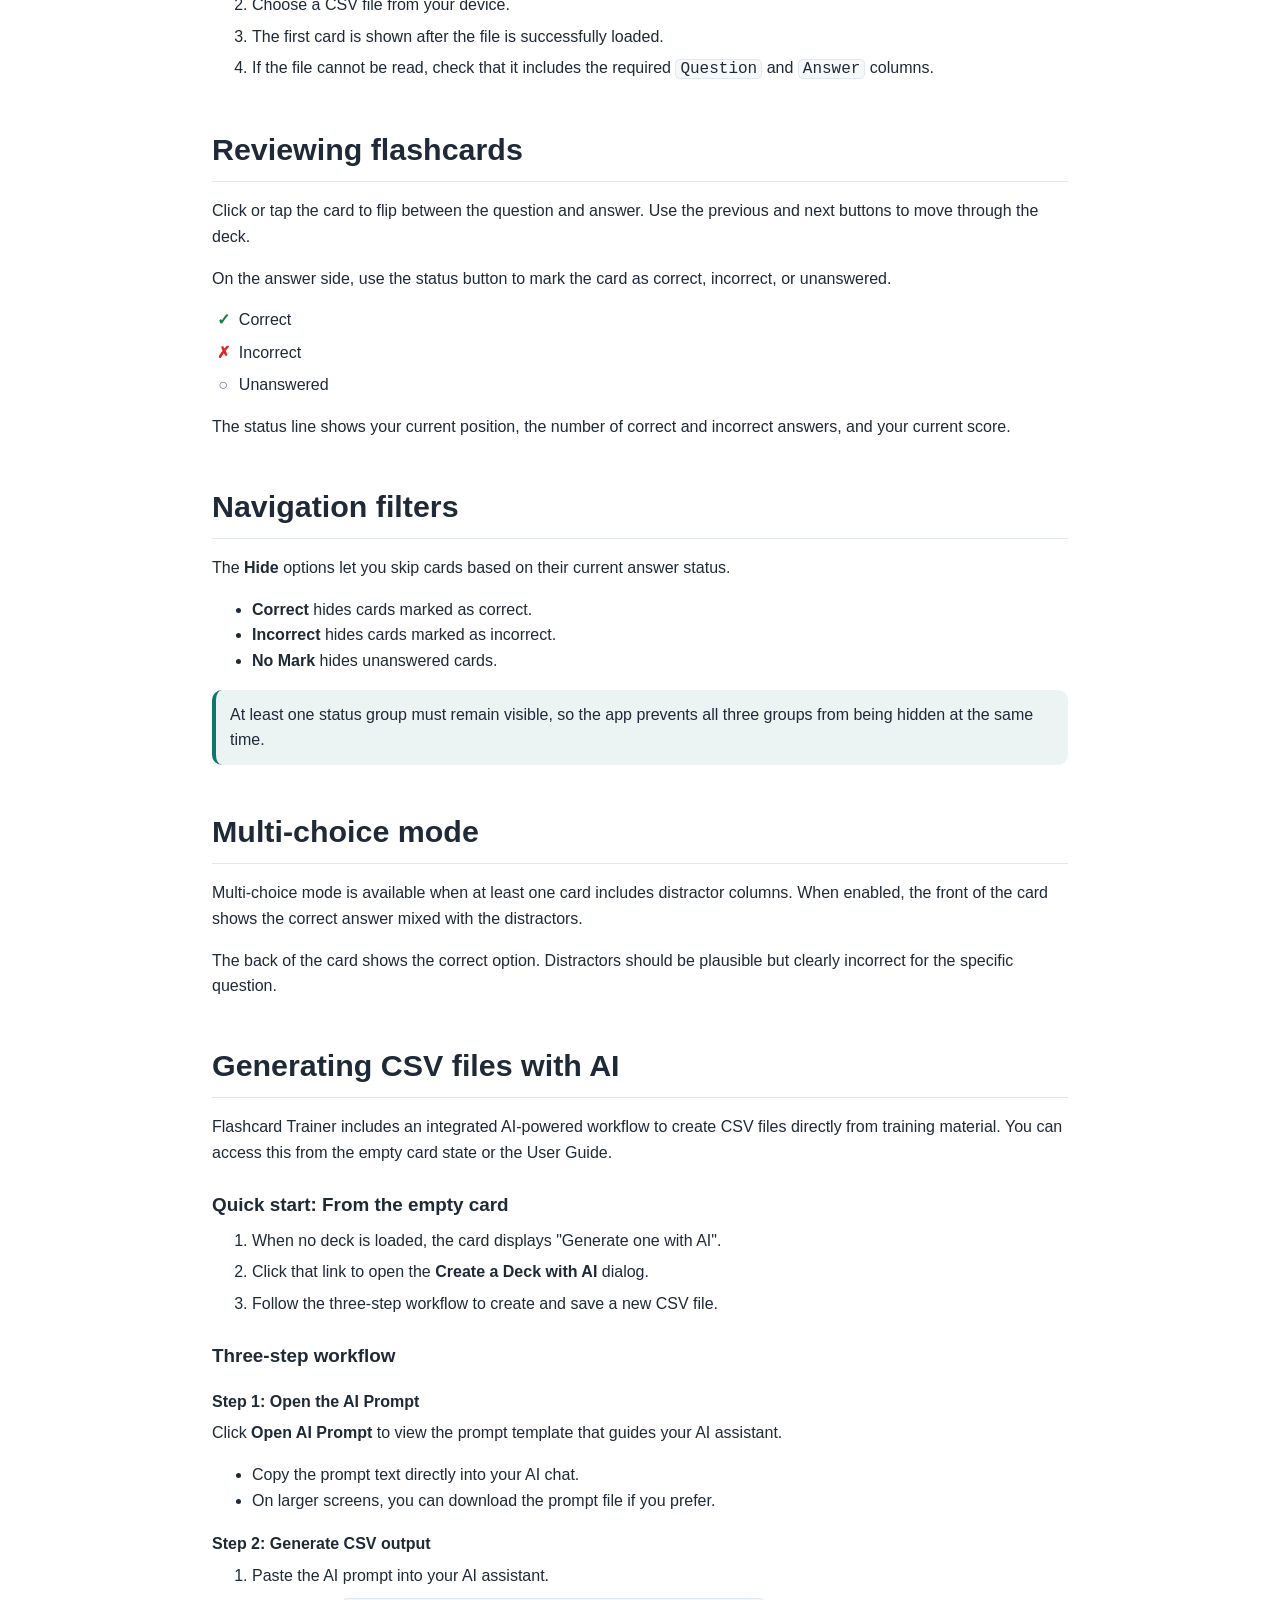
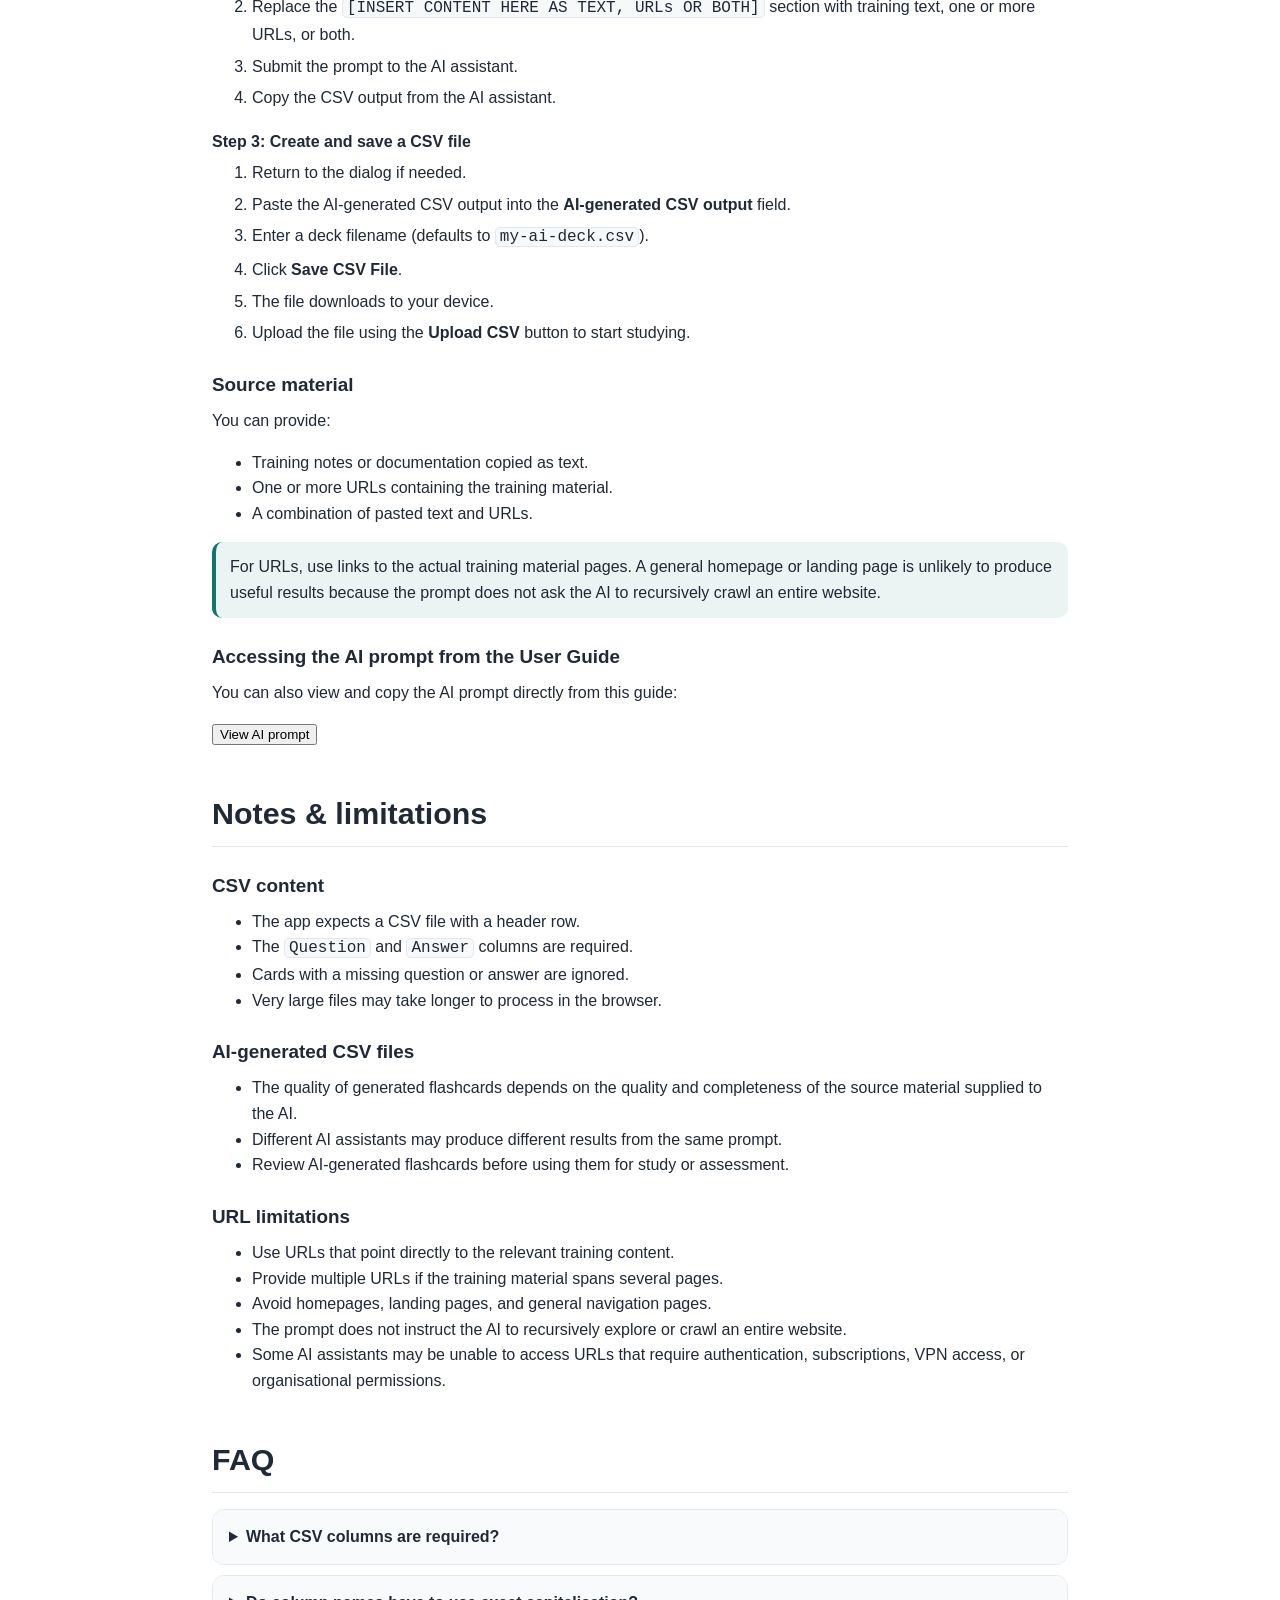
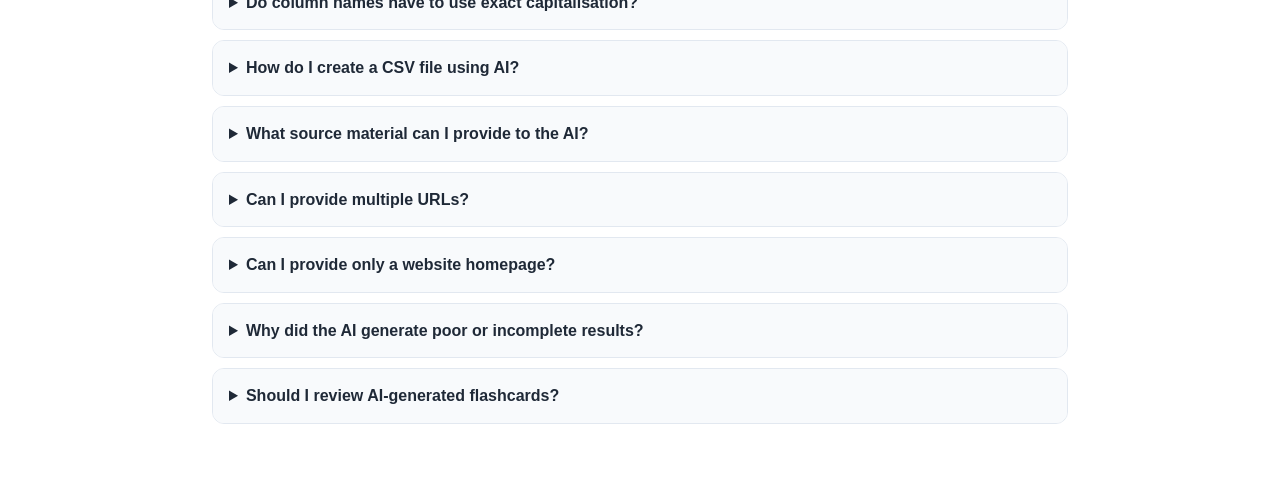
==== commit f38a72e8: "docs: enhance user guide with detailed AI CSV generation workflow and access instructions" ====
--- a/documentation/user-guide.html
+++ b/documentation/user-guide.html
@@ -138,21 +138,41 @@
     <section id="ai-generation" class="guide-section">
       <h2>Generating CSV files with AI</h2>
       <p>
-        Flashcard Trainer includes an AI-ready prompt that helps generate compatible CSV files from training material.
-      </p>
-
-      <p>
-        <button type="button" class="download-link" id="openPromptBtn">View AI prompt</button>
-      </p>
-
-      <h3>How to use the prompt</h3>
+        Flashcard Trainer includes an integrated AI-powered workflow to create CSV files directly from training material. You can access this from the empty card state or the User Guide.
+      </p>
+
+      <h3>Quick start: From the empty card</h3>
       <ol class="steps">
-        <li>Open the AI prompt dialog.</li>
-        <li>Copy the prompt text into an AI chat, or download the prompt file on larger screens if you prefer.</li>
-        <li>Replace the <code>[INSERT CONTENT HERE]</code> section with training text, one or more URLs, or both.</li>
-        <li>Ask the AI to generate the CSV output.</li>
-        <li>Save the generated output as a <code>.csv</code> file.</li>
-        <li>Upload the CSV file into Flashcard Trainer.</li>
+        <li>When no deck is loaded, the card displays "Generate one with AI".</li>
+        <li>Click that link to open the <strong>Create a Deck with AI</strong> dialog.</li>
+        <li>Follow the three-step workflow to create and save a new CSV file.</li>
+      </ol>
+
+      <h3>Three-step workflow</h3>
+
+      <h4>Step 1: Open the AI Prompt</h4>
+      <p>Click <strong>Open AI Prompt</strong> to view the prompt template that guides your AI assistant.</p>
+      <ul>
+        <li>Copy the prompt text directly into your AI chat.</li>
+        <li>On larger screens, you can download the prompt file if you prefer.</li>
+      </ul>
+
+      <h4>Step 2: Generate CSV output</h4>
+      <ol class="steps">
+        <li>Paste the AI prompt into your AI assistant.</li>
+        <li>Replace the <code>[INSERT CONTENT HERE AS TEXT, URLs OR BOTH]</code> section with training text, one or more URLs, or both.</li>
+        <li>Submit the prompt to the AI assistant.</li>
+        <li>Copy the CSV output from the AI assistant.</li>
+      </ol>
+
+      <h4>Step 3: Create and save a CSV file</h4>
+      <ol class="steps">
+        <li>Return to the dialog if needed.</li>
+        <li>Paste the AI-generated CSV output into the <strong>AI-generated CSV output</strong> field.</li>
+        <li>Enter a deck filename (defaults to <code>my-ai-deck.csv</code>).</li>
+        <li>Click <strong>Save CSV File</strong>.</li>
+        <li>The file downloads to your device.</li>
+        <li>Upload the file using the <strong>Upload CSV</strong> button to start studying.</li>
       </ol>
 
       <h3>Source material</h3>
@@ -165,6 +185,14 @@
 
       <p class="note">
         For URLs, use links to the actual training material pages. A general homepage or landing page is unlikely to produce useful results because the prompt does not ask the AI to recursively crawl an entire website.
+      </p>
+
+      <h3>Accessing the AI prompt from the User Guide</h3>
+      <p>
+        You can also view and copy the AI prompt directly from this guide:
+      </p>
+      <p>
+        <button type="button" class="download-link" id="openPromptBtn">View AI prompt</button>
       </p>
     </section>
 
@@ -211,7 +239,7 @@
 
       <details>
         <summary>How do I create a CSV file using AI?</summary>
-        <p>Download the AI prompt from the Generating CSV files with AI section, paste it into an AI chat, add your training material, and save the generated output as a CSV file.</p>
+        <p>Use the "Generate one with AI" link from the empty card, or access the AI Deck Creator from the User Guide. Follow the three-step workflow: open the AI prompt, paste it into your AI assistant with your training material, then paste the generated CSV into the File Creator and save it.</p>
       </details>
 
       <details>
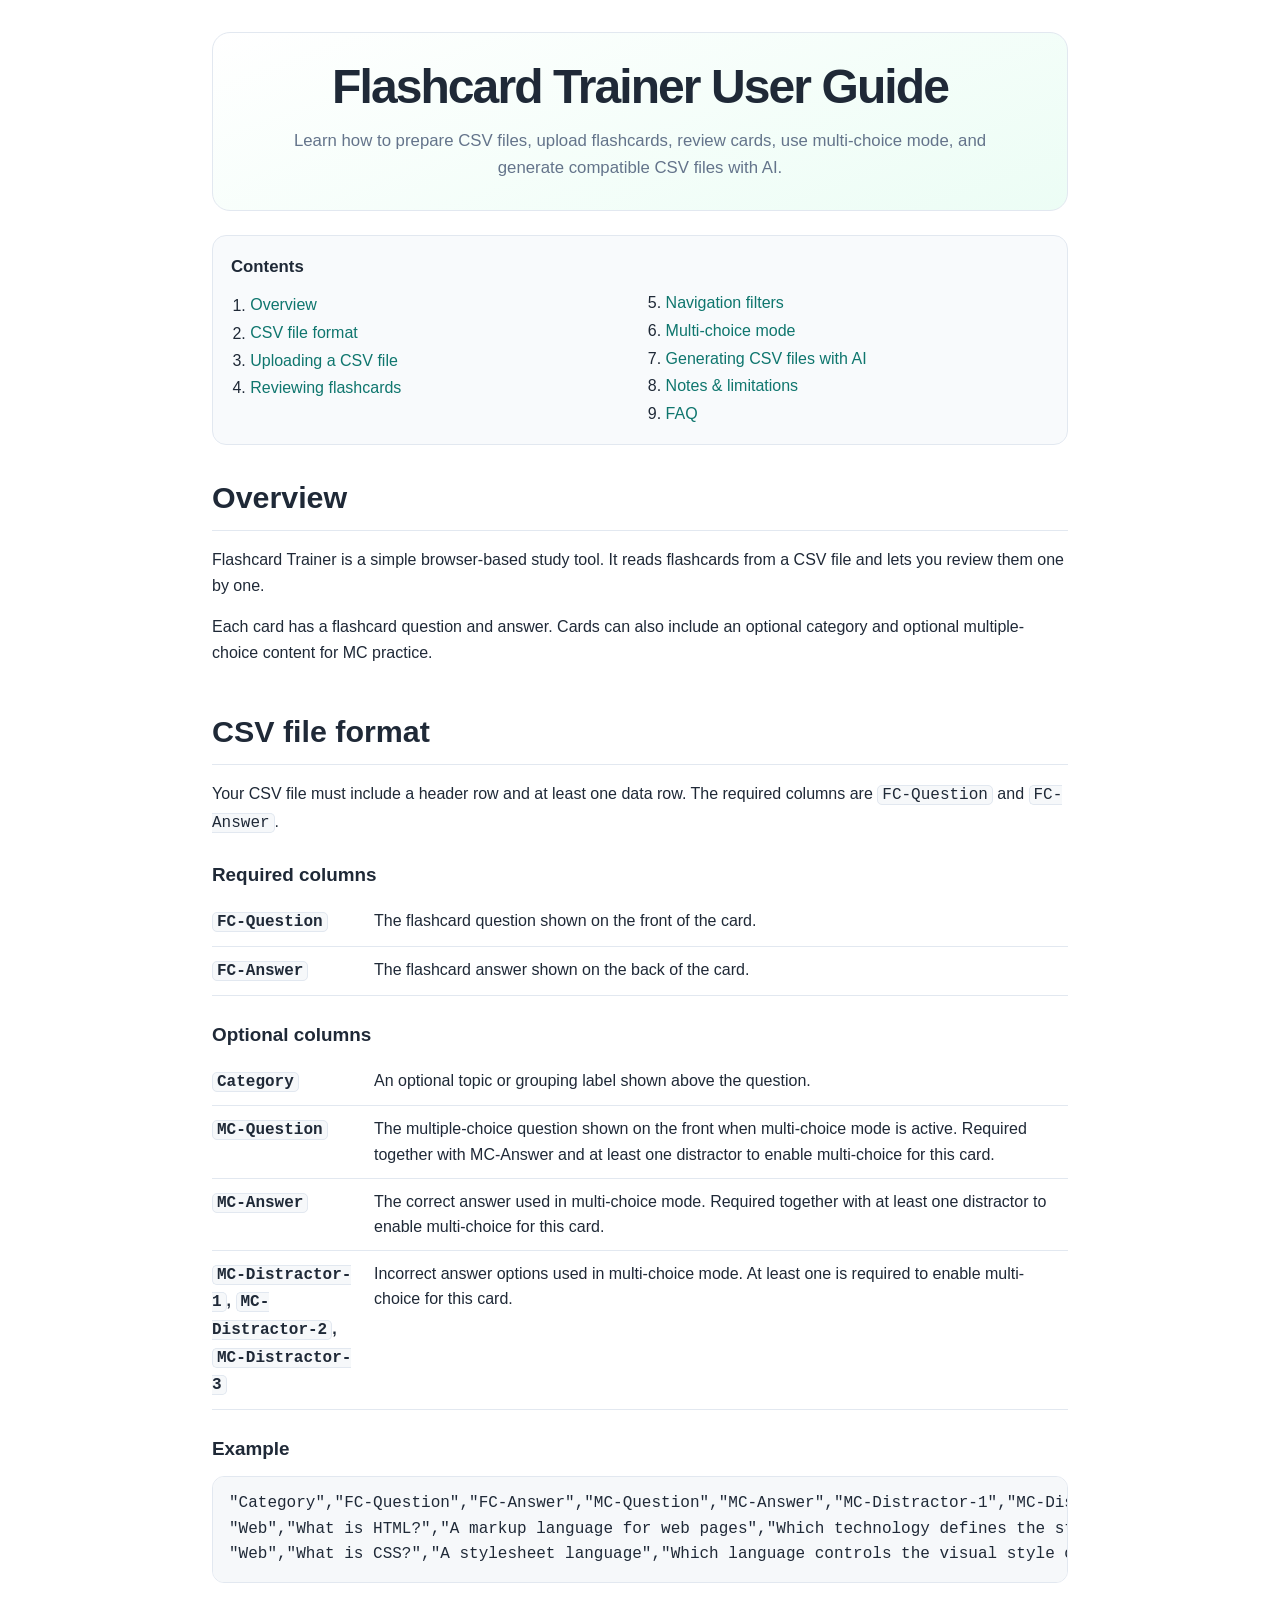
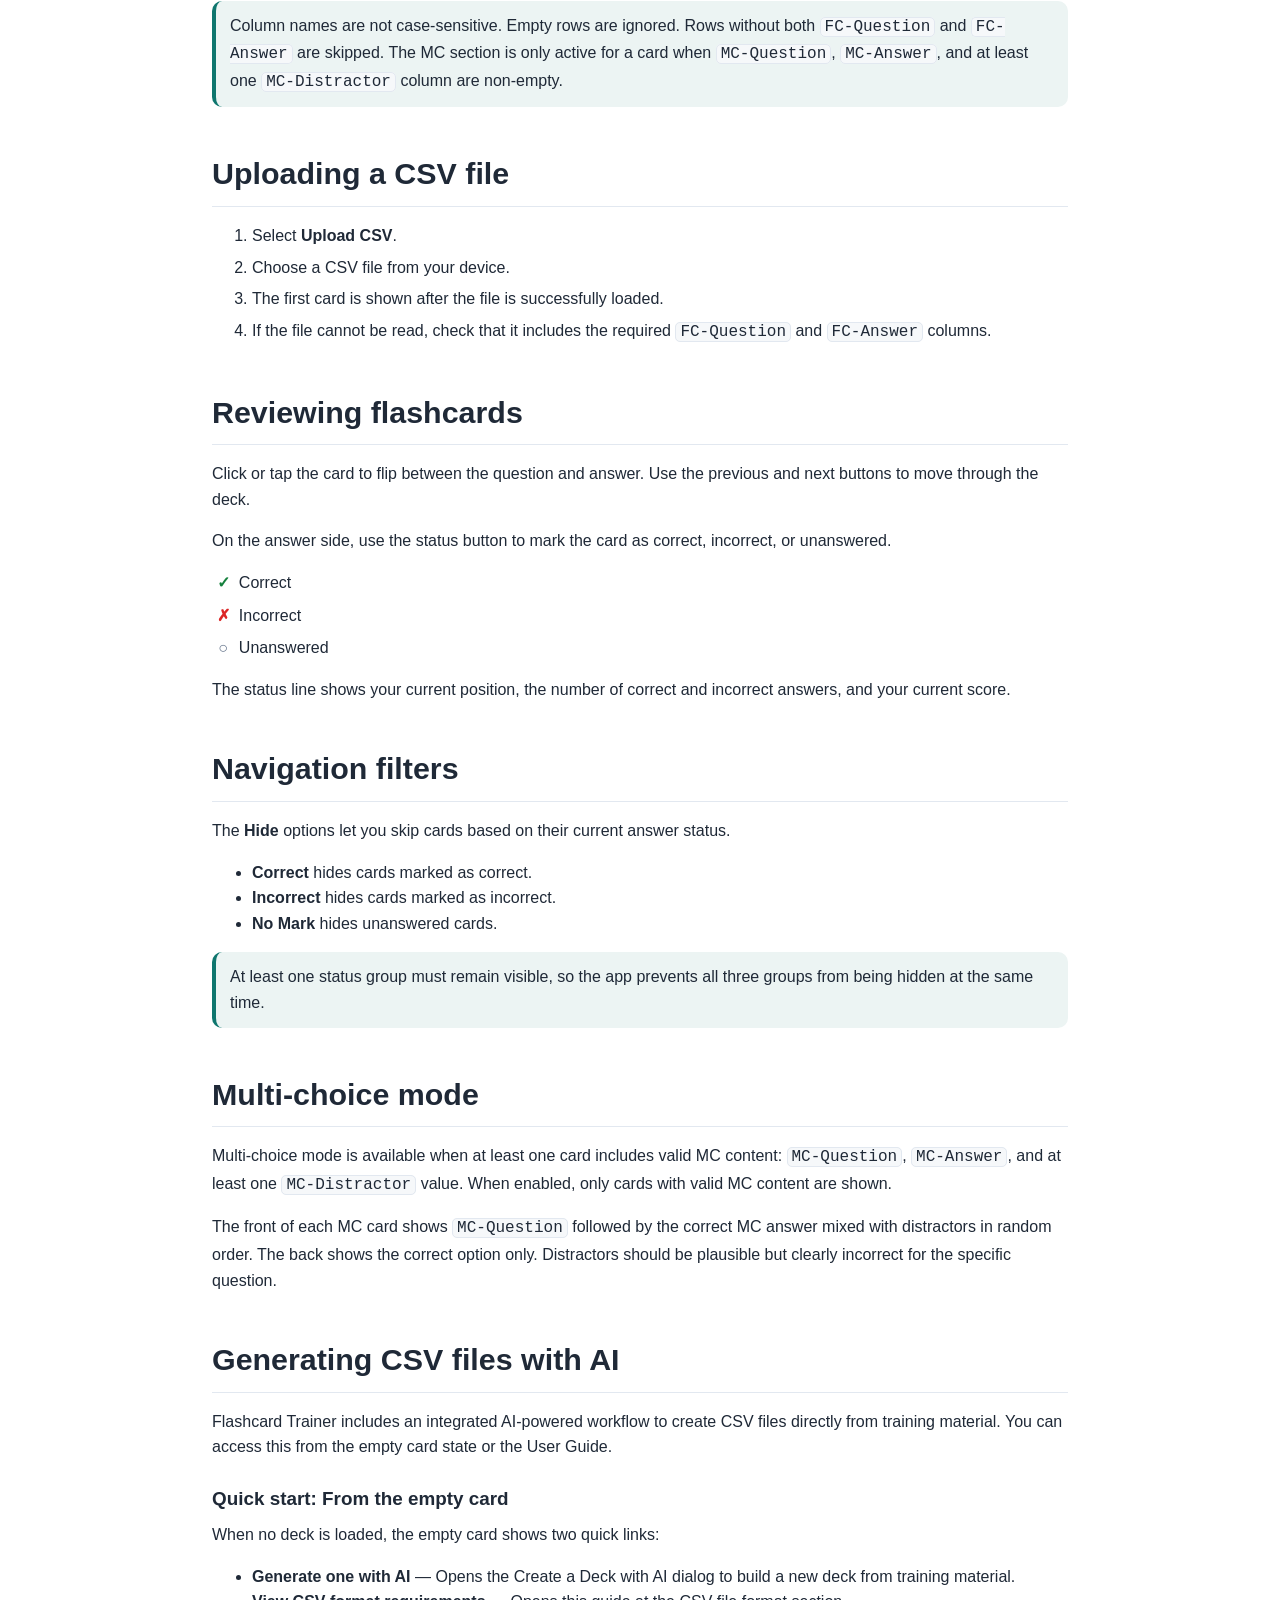
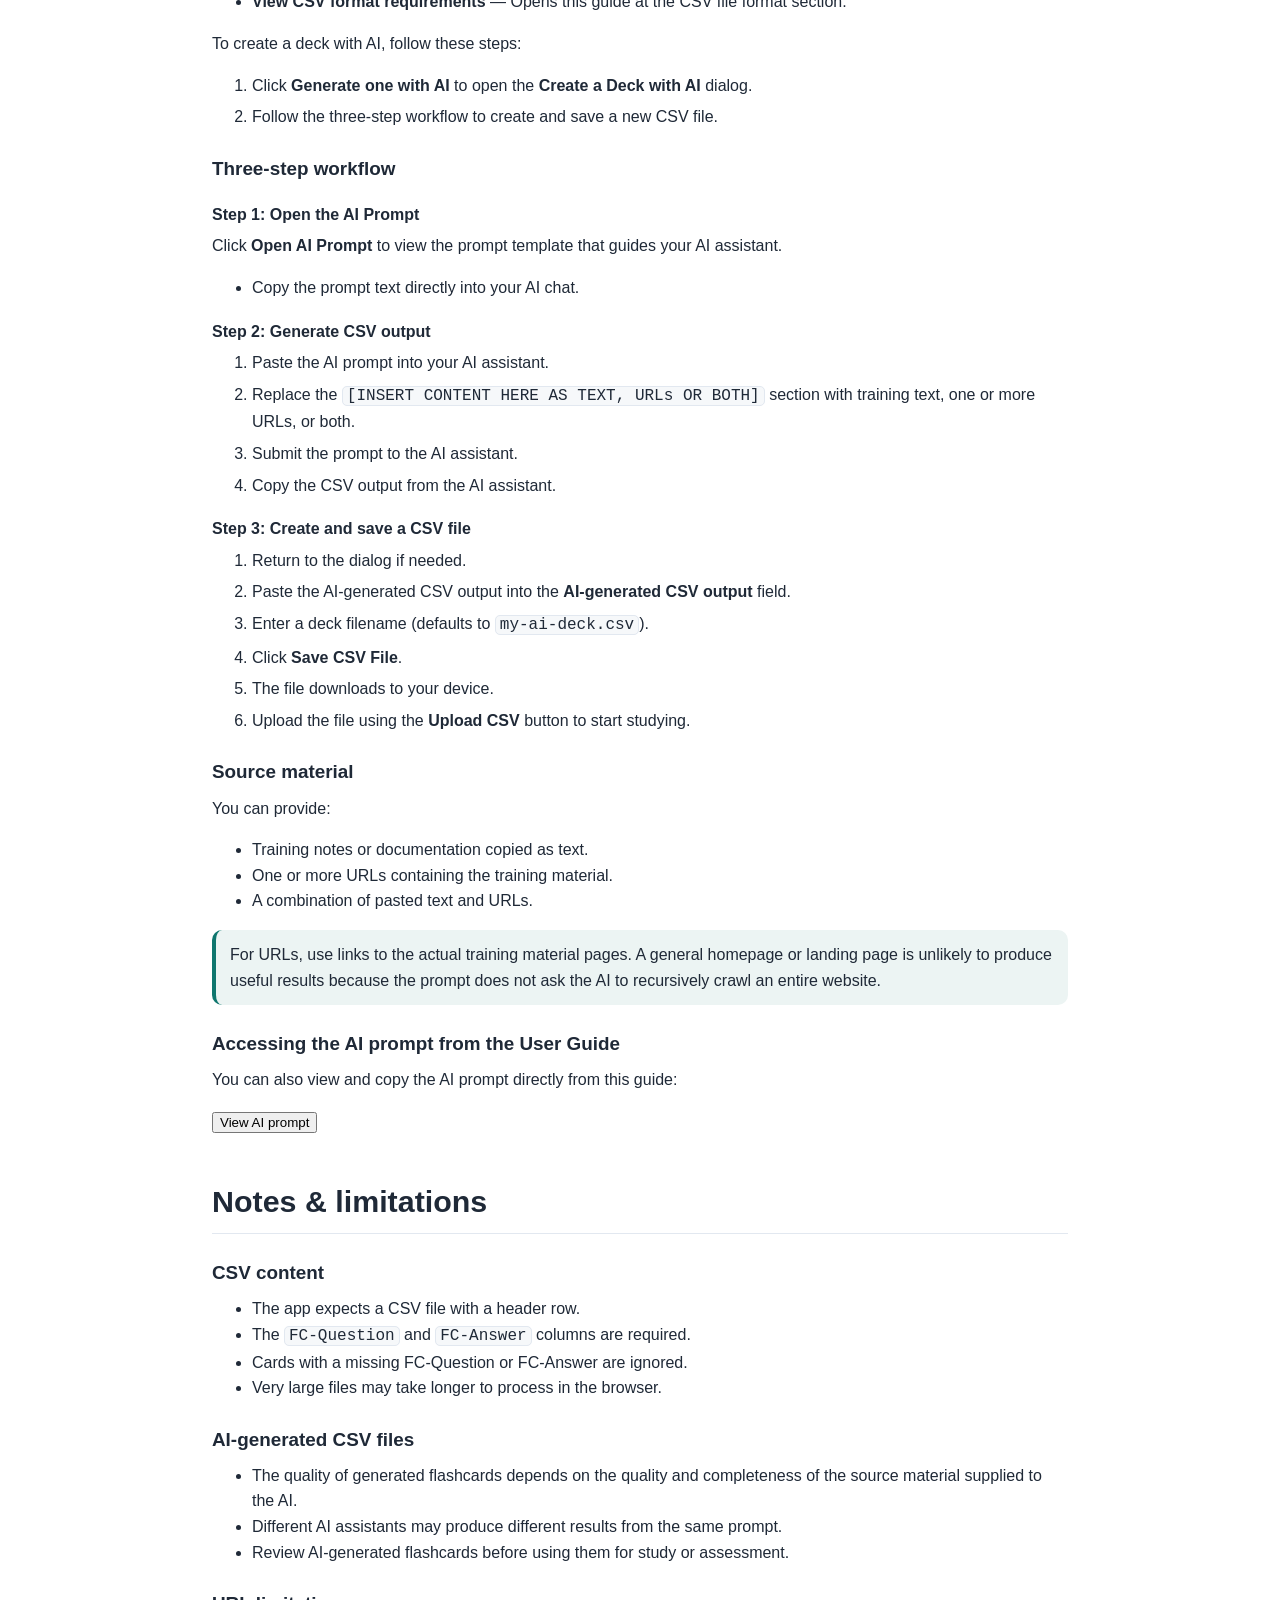
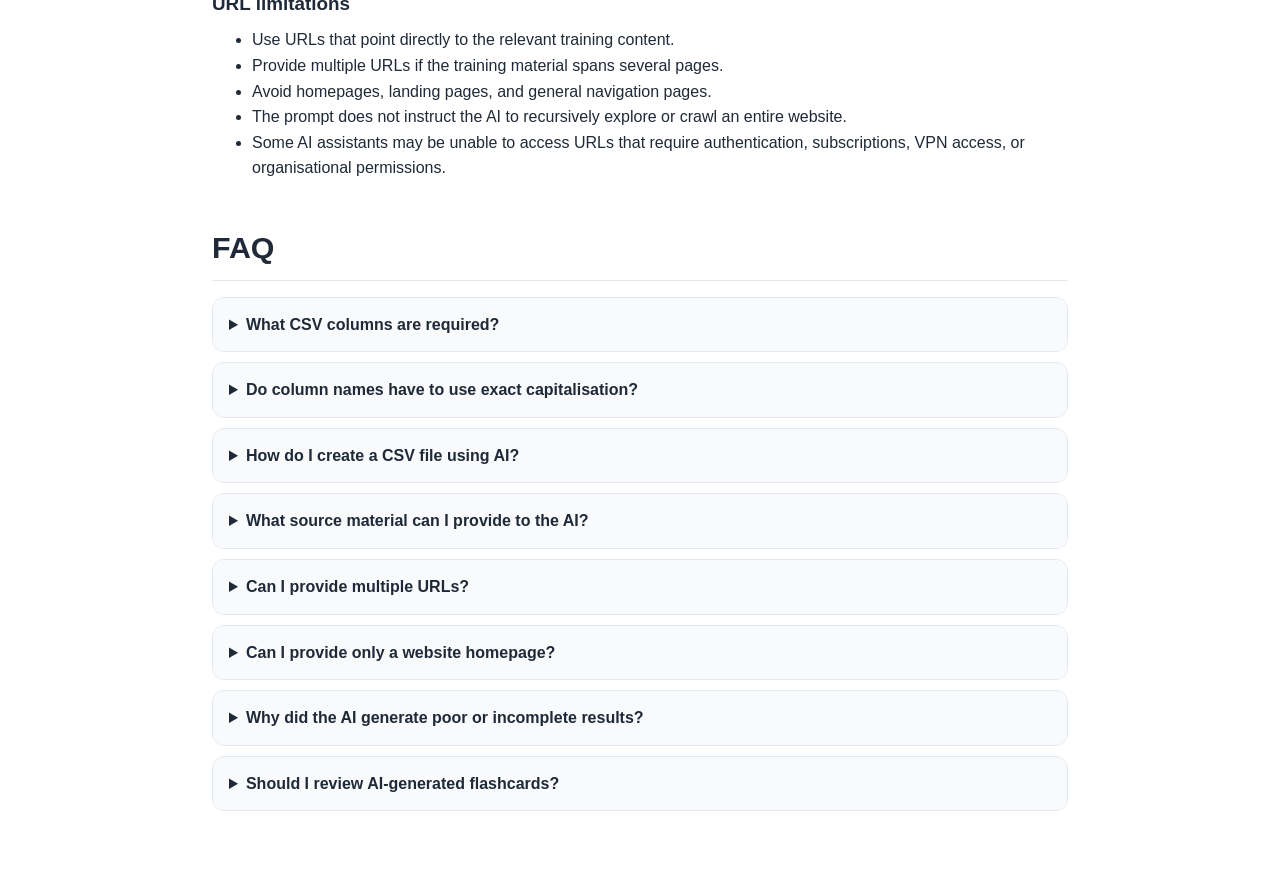
==== commit 6183b238: "refactor: enhance multi-choice feature by updating CSV parsing and UI to require MC-Question, MC-Ans" ====
--- a/documentation/user-guide.html
+++ b/documentation/user-guide.html
@@ -38,25 +38,25 @@
         Flashcard Trainer is a simple browser-based study tool. It reads flashcards from a CSV file and lets you review them one by one.
       </p>
       <p>
-        Each card has a question and an answer. Cards can also include an optional category and optional distractor answers for multi-choice practice.
+        Each card has a flashcard question and answer. Cards can also include an optional category and optional multiple-choice content for MC practice.
       </p>
     </section>
 
     <section id="csv-format" class="guide-section">
       <h2>CSV file format</h2>
       <p>
-        Your CSV file must include a header row and at least one data row. The required columns are <code>Question</code> and <code>Answer</code>.
+        Your CSV file must include a header row and at least one data row. The required columns are <code>FC-Question</code> and <code>FC-Answer</code>.
       </p>
 
       <h3>Required columns</h3>
       <dl class="definition-list">
         <div>
-          <dt><code>Question</code></dt>
-          <dd>The text shown on the front of the flashcard.</dd>
-        </div>
-        <div>
-          <dt><code>Answer</code></dt>
-          <dd>The text shown on the back of the flashcard.</dd>
+          <dt><code>FC-Question</code></dt>
+          <dd>The flashcard question shown on the front of the card.</dd>
+        </div>
+        <div>
+          <dt><code>FC-Answer</code></dt>
+          <dd>The flashcard answer shown on the back of the card.</dd>
         </div>
       </dl>
 
@@ -67,18 +67,26 @@
           <dd>An optional topic or grouping label shown above the question.</dd>
         </div>
         <div>
-          <dt><code>Distractor...</code></dt>
-          <dd>An incorrect answer option used in multi-choice mode. Any column name starting with "Distractor" is recognized. Any number of distractor columns can be included.</dd>
-        </div>        
+          <dt><code>MC-Question</code></dt>
+          <dd>The multiple-choice question shown on the front when multi-choice mode is active. Required together with MC-Answer and at least one distractor to enable multi-choice for this card.</dd>
+        </div>
+        <div>
+          <dt><code>MC-Answer</code></dt>
+          <dd>The correct answer used in multi-choice mode. Required together with at least one distractor to enable multi-choice for this card.</dd>
+        </div>
+        <div>
+          <dt><code>MC-Distractor-1</code>, <code>MC-Distractor-2</code>, <code>MC-Distractor-3</code></dt>
+          <dd>Incorrect answer options used in multi-choice mode. At least one is required to enable multi-choice for this card.</dd>
+        </div>
       </dl>
 
       <h3>Example</h3>
-      <pre><code>"Category","Question","Answer","Distractor-1","Distractor-2","Distractor-3"
-"Web","What is HTML?","A markup language for web pages","A database language","A web server","An image format"
-"Web","What is CSS?","A stylesheet language","A programming runtime","A browser cache","A network protocol"</code></pre>
+      <pre><code>"Category","FC-Question","FC-Answer","MC-Question","MC-Answer","MC-Distractor-1","MC-Distractor-2","MC-Distractor-3"
+"Web","What is HTML?","A markup language for web pages","Which technology defines the structure of a web page?","HTML","CSS","JavaScript","SQL"
+"Web","What is CSS?","A stylesheet language","Which language controls the visual style of a web page?","CSS","HTML","JavaScript","Python"</code></pre>
 
       <p class="note">
-        Column names are not case-sensitive. Empty rows are ignored. Rows without both a question and an answer are skipped.
+        Column names are not case-sensitive. Empty rows are ignored. Rows without both <code>FC-Question</code> and <code>FC-Answer</code> are skipped. The MC section is only active for a card when <code>MC-Question</code>, <code>MC-Answer</code>, and at least one <code>MC-Distractor</code> column are non-empty.
       </p>
     </section>
 
@@ -88,7 +96,7 @@
         <li>Select <strong>Upload CSV</strong>.</li>
         <li>Choose a CSV file from your device.</li>
         <li>The first card is shown after the file is successfully loaded.</li>
-        <li>If the file cannot be read, check that it includes the required <code>Question</code> and <code>Answer</code> columns.</li>
+        <li>If the file cannot be read, check that it includes the required <code>FC-Question</code> and <code>FC-Answer</code> columns.</li>
       </ol>
     </section>
 
@@ -128,10 +136,10 @@
     <section id="multi-choice" class="guide-section">
       <h2>Multi-choice mode</h2>
       <p>
-        Multi-choice mode is available when at least one card includes distractor columns. When enabled, the front of the card shows the correct answer mixed with the distractors.
-      </p>
-      <p>
-        The back of the card shows the correct option. Distractors should be plausible but clearly incorrect for the specific question.
+        Multi-choice mode is available when at least one card includes valid MC content: <code>MC-Question</code>, <code>MC-Answer</code>, and at least one <code>MC-Distractor</code> value. When enabled, only cards with valid MC content are shown.
+      </p>
+      <p>
+        The front of each MC card shows <code>MC-Question</code> followed by the correct MC answer mixed with distractors in random order. The back shows the correct option only. Distractors should be plausible but clearly incorrect for the specific question.
       </p>
     </section>
 
@@ -142,9 +150,14 @@
       </p>
 
       <h3>Quick start: From the empty card</h3>
+      <p>When no deck is loaded, the empty card shows two quick links:</p>
+      <ul>
+        <li><strong>Generate one with AI</strong> — Opens the Create a Deck with AI dialog to build a new deck from training material.</li>
+        <li><strong>View CSV format requirements</strong> — Opens this guide at the CSV file format section.</li>
+      </ul>
+      <p>To create a deck with AI, follow these steps:</p>
       <ol class="steps">
-        <li>When no deck is loaded, the card displays "Generate one with AI".</li>
-        <li>Click that link to open the <strong>Create a Deck with AI</strong> dialog.</li>
+        <li>Click <strong>Generate one with AI</strong> to open the <strong>Create a Deck with AI</strong> dialog.</li>
         <li>Follow the three-step workflow to create and save a new CSV file.</li>
       </ol>
 
@@ -154,7 +167,6 @@
       <p>Click <strong>Open AI Prompt</strong> to view the prompt template that guides your AI assistant.</p>
       <ul>
         <li>Copy the prompt text directly into your AI chat.</li>
-        <li>On larger screens, you can download the prompt file if you prefer.</li>
       </ul>
 
       <h4>Step 2: Generate CSV output</h4>
@@ -202,8 +214,8 @@
       <h3>CSV content</h3>
       <ul>
         <li>The app expects a CSV file with a header row.</li>
-        <li>The <code>Question</code> and <code>Answer</code> columns are required.</li>
-        <li>Cards with a missing question or answer are ignored.</li>
+        <li>The <code>FC-Question</code> and <code>FC-Answer</code> columns are required.</li>
+        <li>Cards with a missing FC-Question or FC-Answer are ignored.</li>
         <li>Very large files may take longer to process in the browser.</li>
       </ul>
 
@@ -229,17 +241,17 @@
 
       <details>
         <summary>What CSV columns are required?</summary>
-        <p>The required columns are <code>Question</code> and <code>Answer</code>. You can also include <code>Category</code> and distractor columns for multi-choice mode.</p>
+        <p>The required columns are <code>FC-Question</code> and <code>FC-Answer</code>. You can also include <code>Category</code>, <code>MC-Question</code>, <code>MC-Answer</code>, and <code>MC-Distractor-1/2/3</code> for multi-choice mode.</p>
       </details>
 
       <details>
         <summary>Do column names have to use exact capitalisation?</summary>
-        <p>No. Column names are matched without case sensitivity, so <code>Question</code>, <code>question</code>, and <code>QUESTION</code> are treated the same.</p>
+        <p>No. Column names are matched without case sensitivity, so <code>FC-Question</code>, <code>fc-question</code>, and <code>FC-QUESTION</code> are treated the same.</p>
       </details>
 
       <details>
         <summary>How do I create a CSV file using AI?</summary>
-        <p>Use the "Generate one with AI" link from the empty card, or access the AI Deck Creator from the User Guide. Follow the three-step workflow: open the AI prompt, paste it into your AI assistant with your training material, then paste the generated CSV into the File Creator and save it.</p>
+        <p>From the empty card, click the "Generate one with AI" link. Alternatively, you can access the AI Deck Creator from the User Guide. Follow the three-step workflow: open the AI prompt, paste it into your AI assistant with your training material, then paste the generated CSV into the File Creator and save it.</p>
       </details>
 
       <details>
@@ -284,7 +296,6 @@
           </span>
           <span class="prompt-copy-label">Copy</span>
         </button>
-        <a id="promptDownloadBtn" class="prompt-download-btn" download="FlashcardTrainer_prompt.txt">Download</a>
         <button type="button" id="closePromptBtn" class="prompt-close-btn" aria-label="Close prompt">&times;</button>
       </div>
     </div>
@@ -301,13 +312,10 @@
       const closeBtn = document.getElementById("closePromptBtn");
       const copyBtn = document.getElementById("promptCopyBtn");
       const promptText = document.getElementById("promptText");
-      const downloadBtn = document.getElementById("promptDownloadBtn");
       const copyStatus = document.getElementById("promptCopyStatus");
       const promptUrl = "../ai-prompts/FlashcardTrainer_prompt.txt";
       let promptContent = "";
       let copiedStateTimeoutId = 0;
-
-      downloadBtn.href = promptUrl;
 
       function getAppViewportWidth() {
         try {
@@ -395,6 +403,9 @@
       window.addEventListener("message", function (event) {
         if (event.data && event.data.type === "flashcardOpenPromptDialog") {
           openPromptDialog();
+        } else if (event.data && event.data.type === "flashcardScrollToSection") {
+          const section = document.getElementById(event.data.sectionId);
+          if (section) section.scrollIntoView({ behavior: "instant", block: "start" });
         }
       });
 
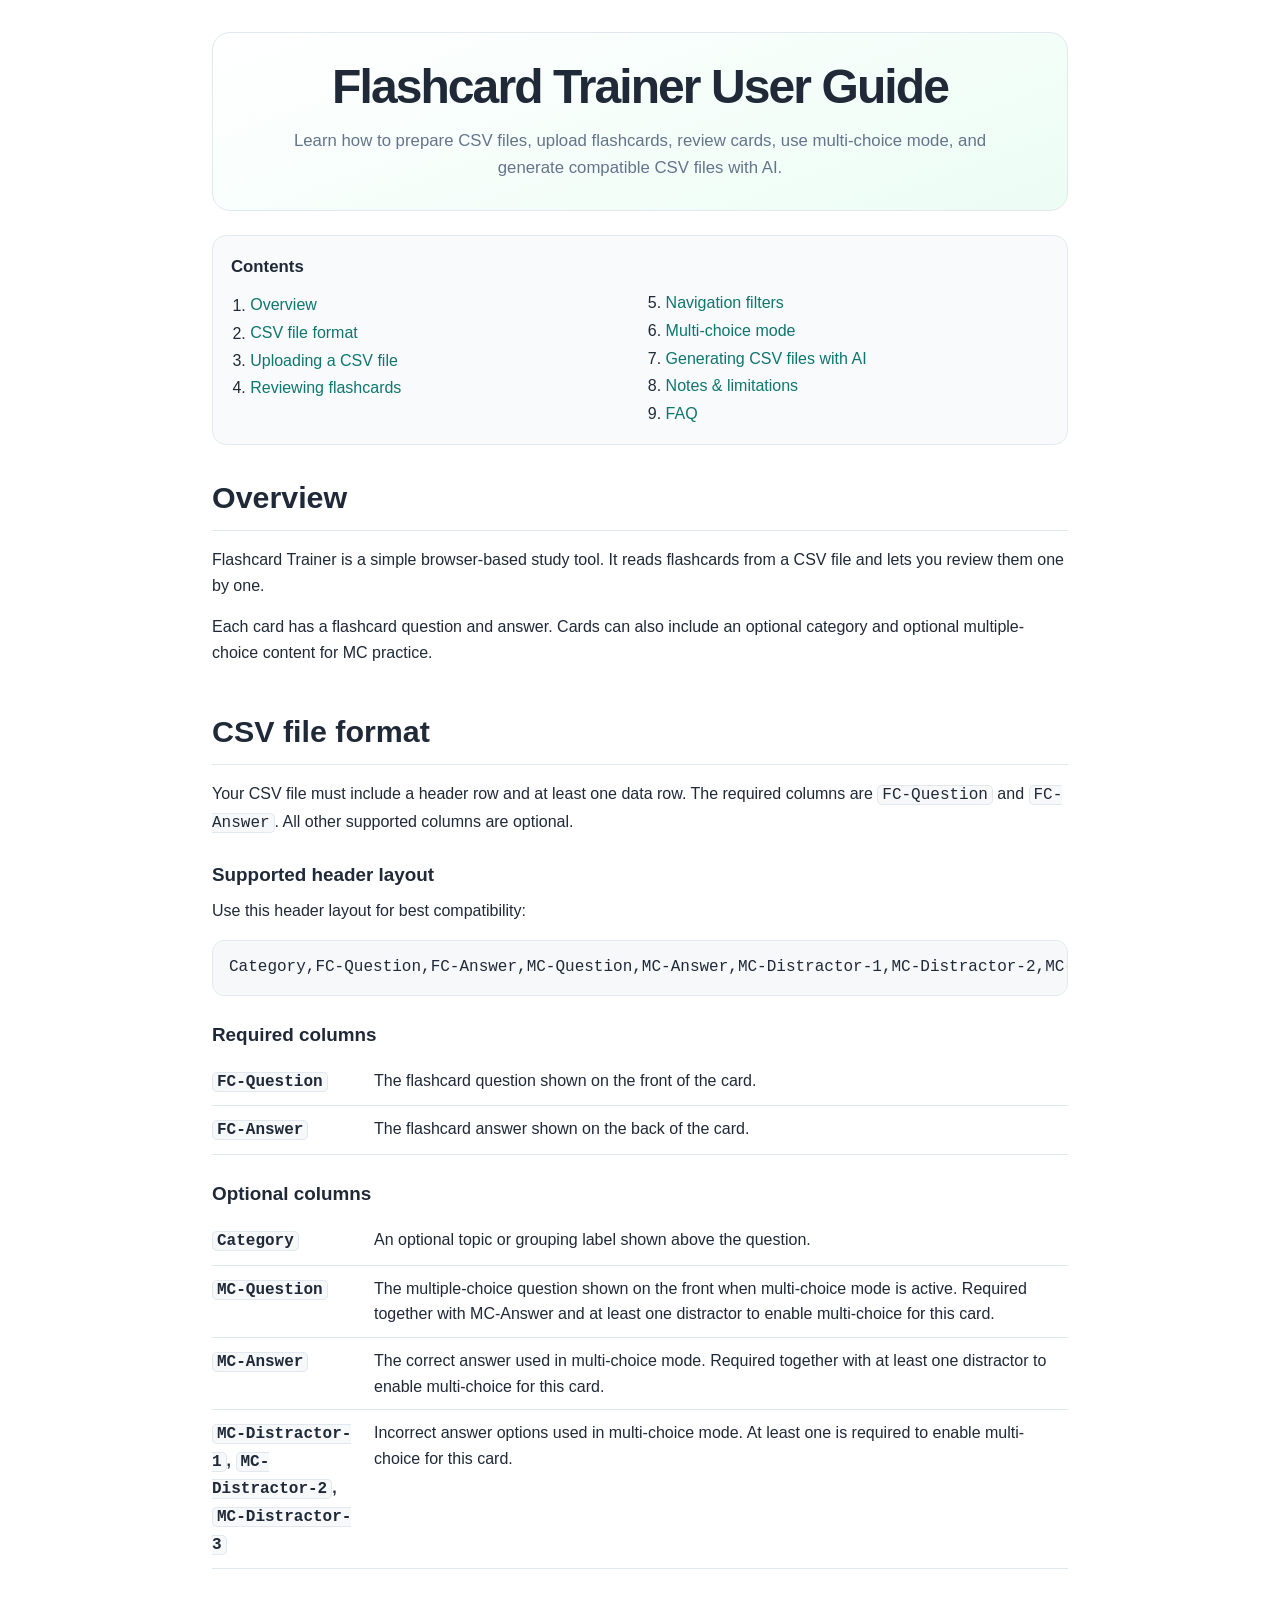
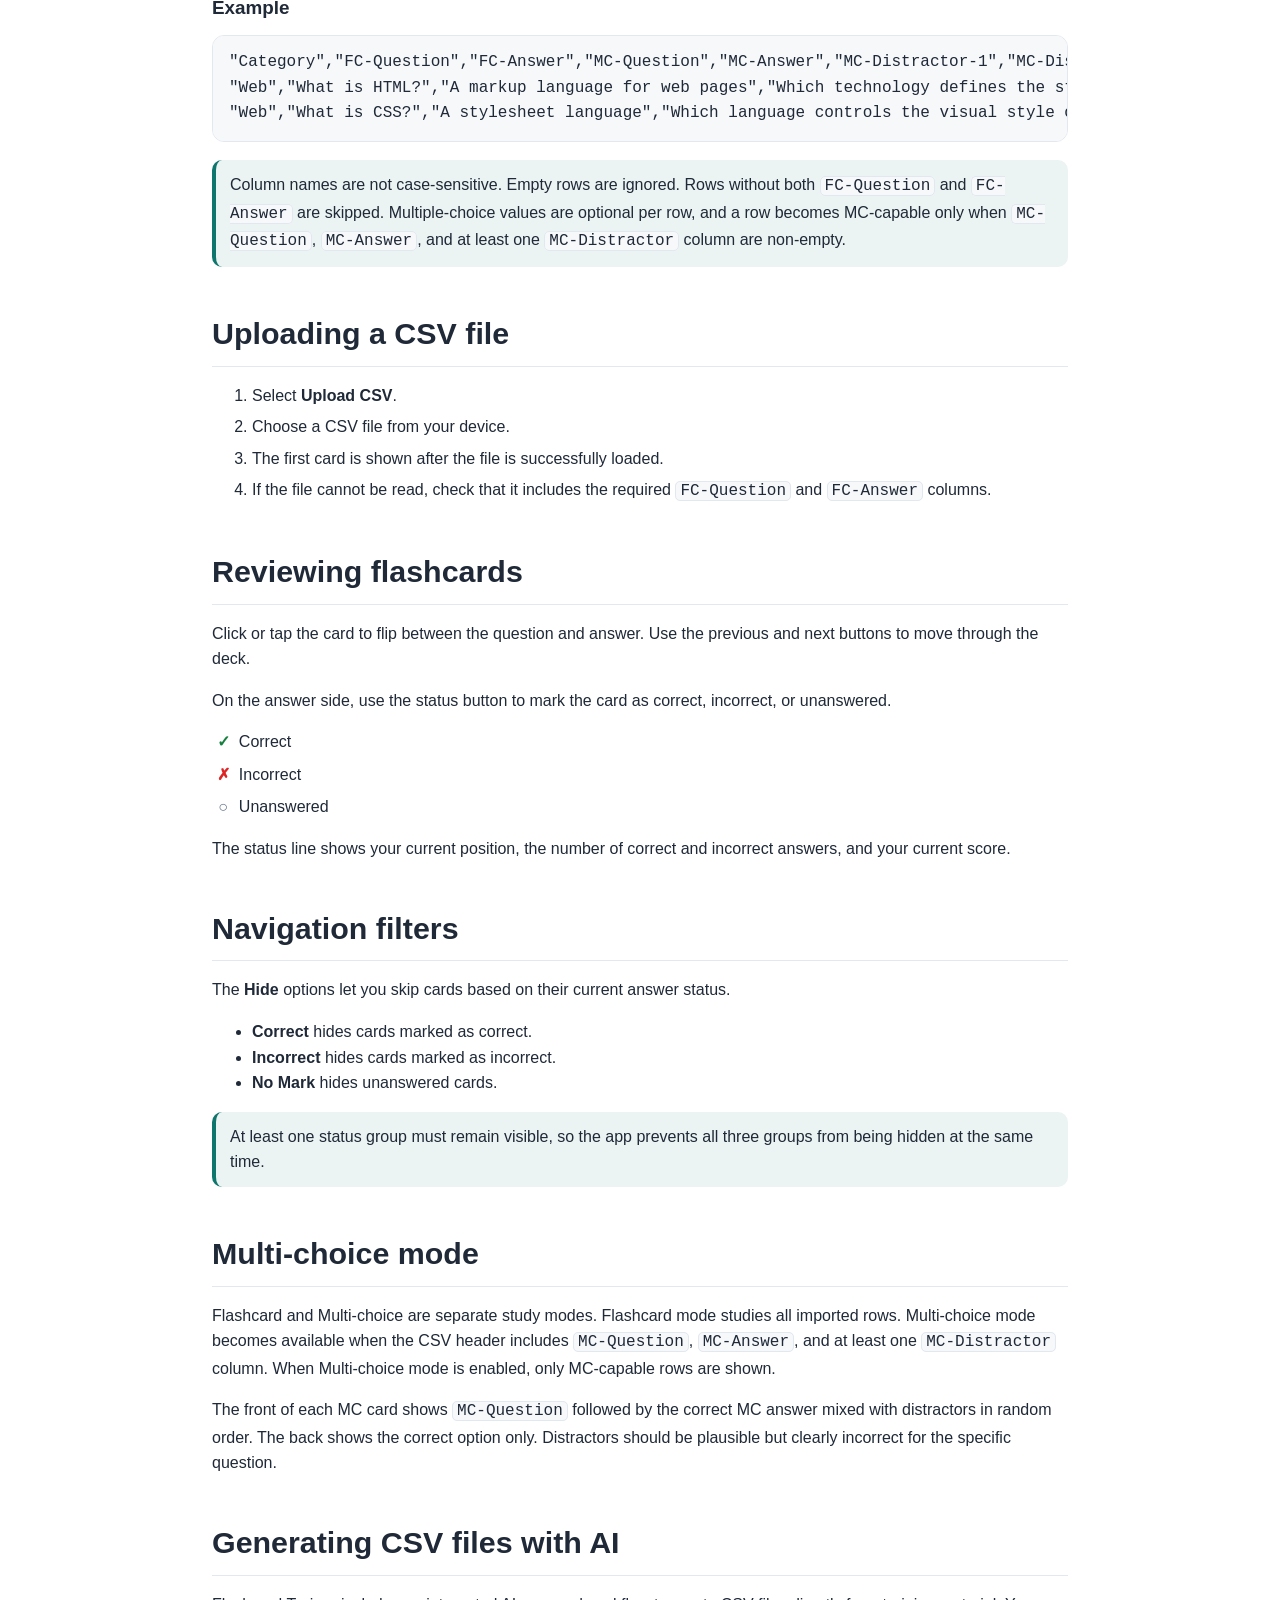
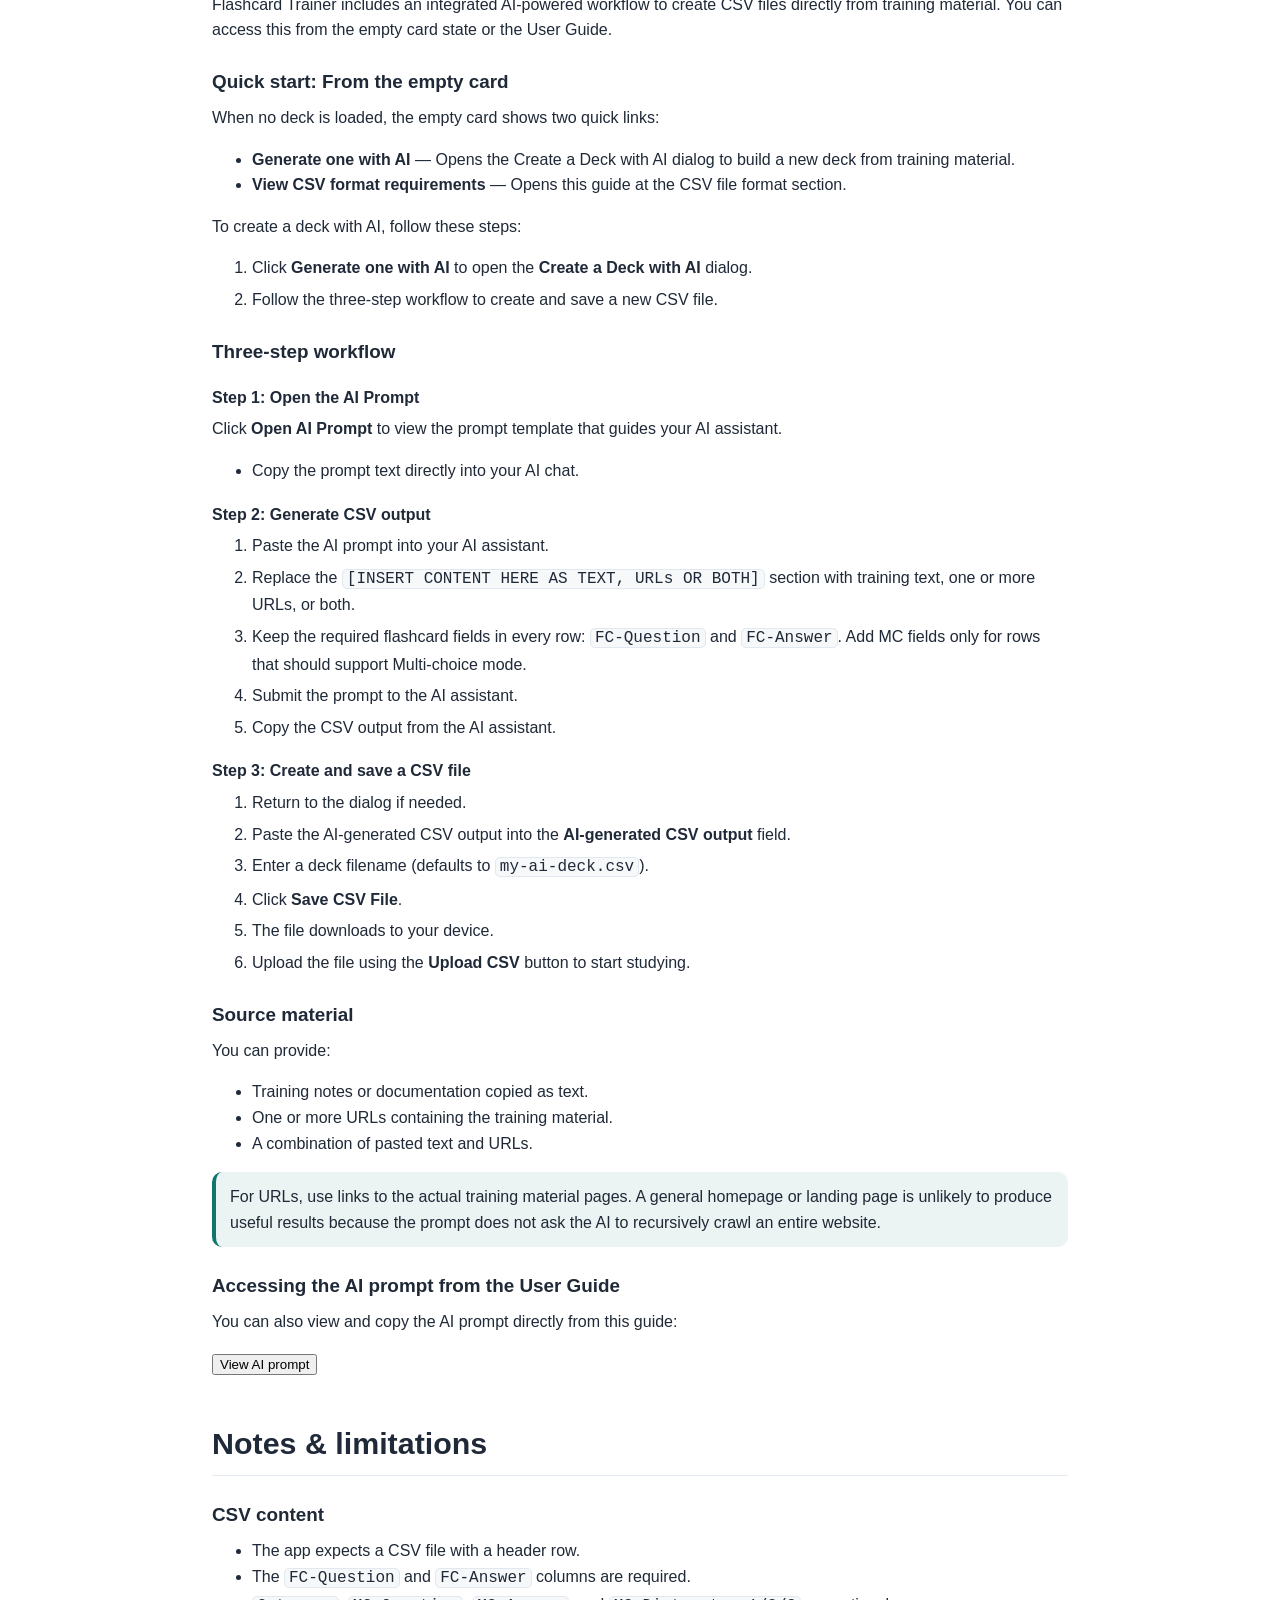
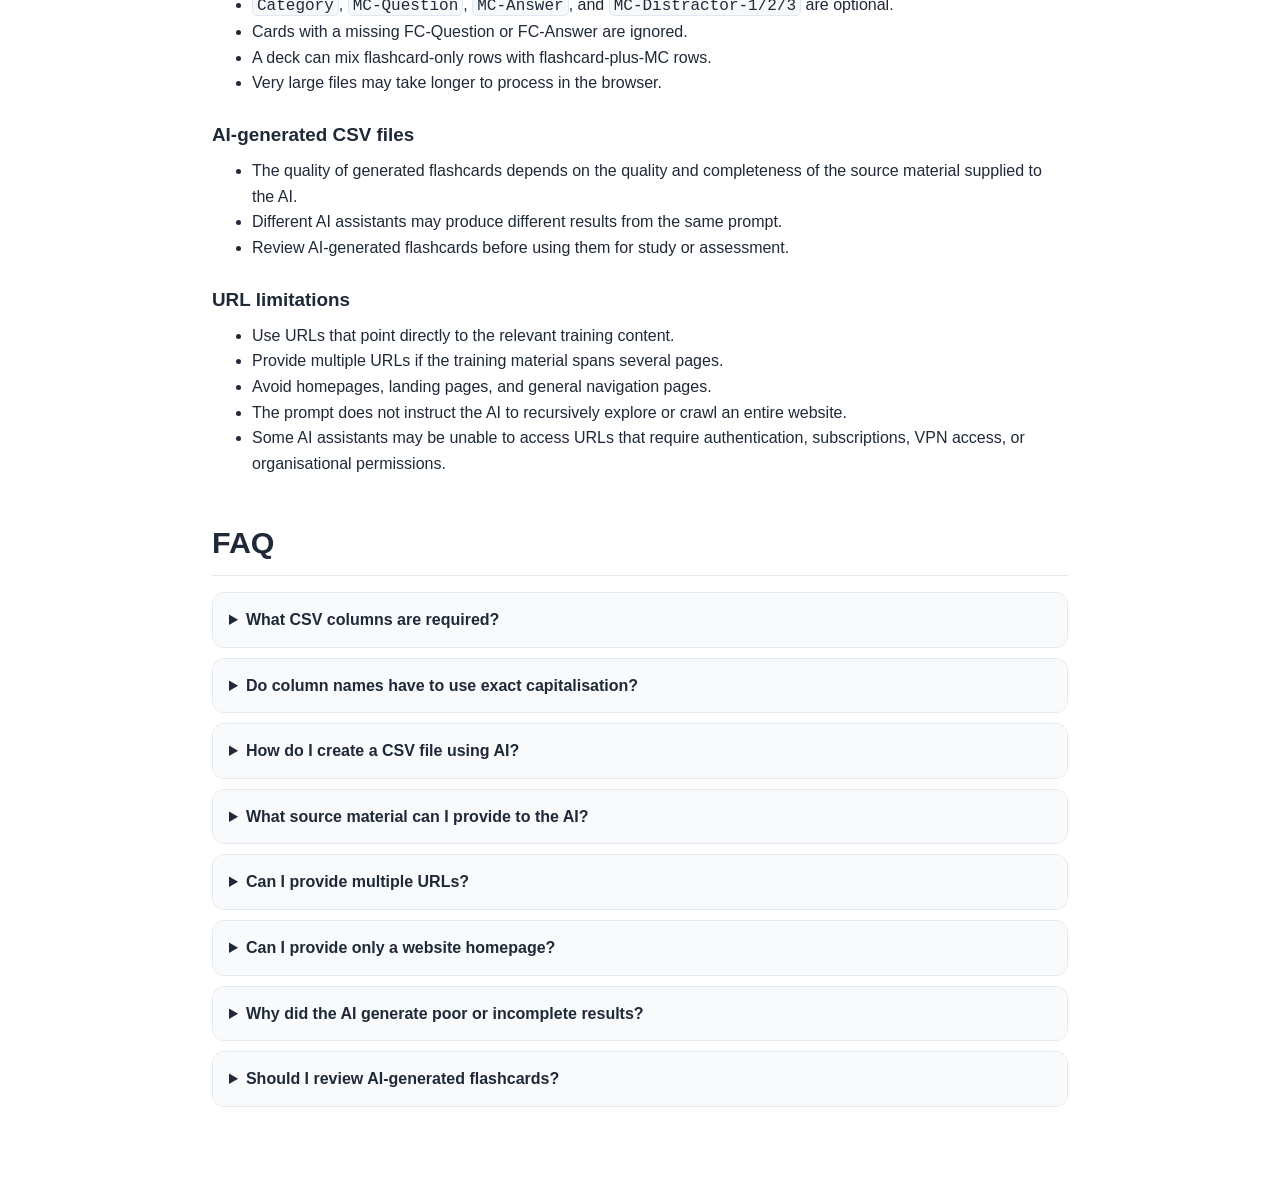
==== commit 59389ecd: "refactor: update documentation and UI to clarify multi-choice CSV requirements and improve status ba" ====
--- a/documentation/user-guide.html
+++ b/documentation/user-guide.html
@@ -45,8 +45,12 @@
     <section id="csv-format" class="guide-section">
       <h2>CSV file format</h2>
       <p>
-        Your CSV file must include a header row and at least one data row. The required columns are <code>FC-Question</code> and <code>FC-Answer</code>.
-      </p>
+        Your CSV file must include a header row and at least one data row. The required columns are <code>FC-Question</code> and <code>FC-Answer</code>. All other supported columns are optional.
+      </p>
+
+      <h3>Supported header layout</h3>
+      <p>Use this header layout for best compatibility:</p>
+      <pre><code>Category,FC-Question,FC-Answer,MC-Question,MC-Answer,MC-Distractor-1,MC-Distractor-2,MC-Distractor-3</code></pre>
 
       <h3>Required columns</h3>
       <dl class="definition-list">
@@ -86,7 +90,7 @@
 "Web","What is CSS?","A stylesheet language","Which language controls the visual style of a web page?","CSS","HTML","JavaScript","Python"</code></pre>
 
       <p class="note">
-        Column names are not case-sensitive. Empty rows are ignored. Rows without both <code>FC-Question</code> and <code>FC-Answer</code> are skipped. The MC section is only active for a card when <code>MC-Question</code>, <code>MC-Answer</code>, and at least one <code>MC-Distractor</code> column are non-empty.
+        Column names are not case-sensitive. Empty rows are ignored. Rows without both <code>FC-Question</code> and <code>FC-Answer</code> are skipped. Multiple-choice values are optional per row, and a row becomes MC-capable only when <code>MC-Question</code>, <code>MC-Answer</code>, and at least one <code>MC-Distractor</code> column are non-empty.
       </p>
     </section>
 
@@ -136,7 +140,7 @@
     <section id="multi-choice" class="guide-section">
       <h2>Multi-choice mode</h2>
       <p>
-        Multi-choice mode is available when at least one card includes valid MC content: <code>MC-Question</code>, <code>MC-Answer</code>, and at least one <code>MC-Distractor</code> value. When enabled, only cards with valid MC content are shown.
+        Flashcard and Multi-choice are separate study modes. Flashcard mode studies all imported rows. Multi-choice mode becomes available when the CSV header includes <code>MC-Question</code>, <code>MC-Answer</code>, and at least one <code>MC-Distractor</code> column. When Multi-choice mode is enabled, only MC-capable rows are shown.
       </p>
       <p>
         The front of each MC card shows <code>MC-Question</code> followed by the correct MC answer mixed with distractors in random order. The back shows the correct option only. Distractors should be plausible but clearly incorrect for the specific question.
@@ -173,6 +177,7 @@
       <ol class="steps">
         <li>Paste the AI prompt into your AI assistant.</li>
         <li>Replace the <code>[INSERT CONTENT HERE AS TEXT, URLs OR BOTH]</code> section with training text, one or more URLs, or both.</li>
+        <li>Keep the required flashcard fields in every row: <code>FC-Question</code> and <code>FC-Answer</code>. Add MC fields only for rows that should support Multi-choice mode.</li>
         <li>Submit the prompt to the AI assistant.</li>
         <li>Copy the CSV output from the AI assistant.</li>
       </ol>
@@ -215,7 +220,9 @@
       <ul>
         <li>The app expects a CSV file with a header row.</li>
         <li>The <code>FC-Question</code> and <code>FC-Answer</code> columns are required.</li>
+        <li><code>Category</code>, <code>MC-Question</code>, <code>MC-Answer</code>, and <code>MC-Distractor-1/2/3</code> are optional.</li>
         <li>Cards with a missing FC-Question or FC-Answer are ignored.</li>
+        <li>A deck can mix flashcard-only rows with flashcard-plus-MC rows.</li>
         <li>Very large files may take longer to process in the browser.</li>
       </ul>
 
@@ -241,7 +248,7 @@
 
       <details>
         <summary>What CSV columns are required?</summary>
-        <p>The required columns are <code>FC-Question</code> and <code>FC-Answer</code>. You can also include <code>Category</code>, <code>MC-Question</code>, <code>MC-Answer</code>, and <code>MC-Distractor-1/2/3</code> for multi-choice mode.</p>
+        <p>The required columns are <code>FC-Question</code> and <code>FC-Answer</code>. You can also include <code>Category</code>, <code>MC-Question</code>, <code>MC-Answer</code>, and <code>MC-Distractor-1/2/3</code>. Flashcard fields are mandatory; MC fields are optional per row.</p>
       </details>
 
       <details>
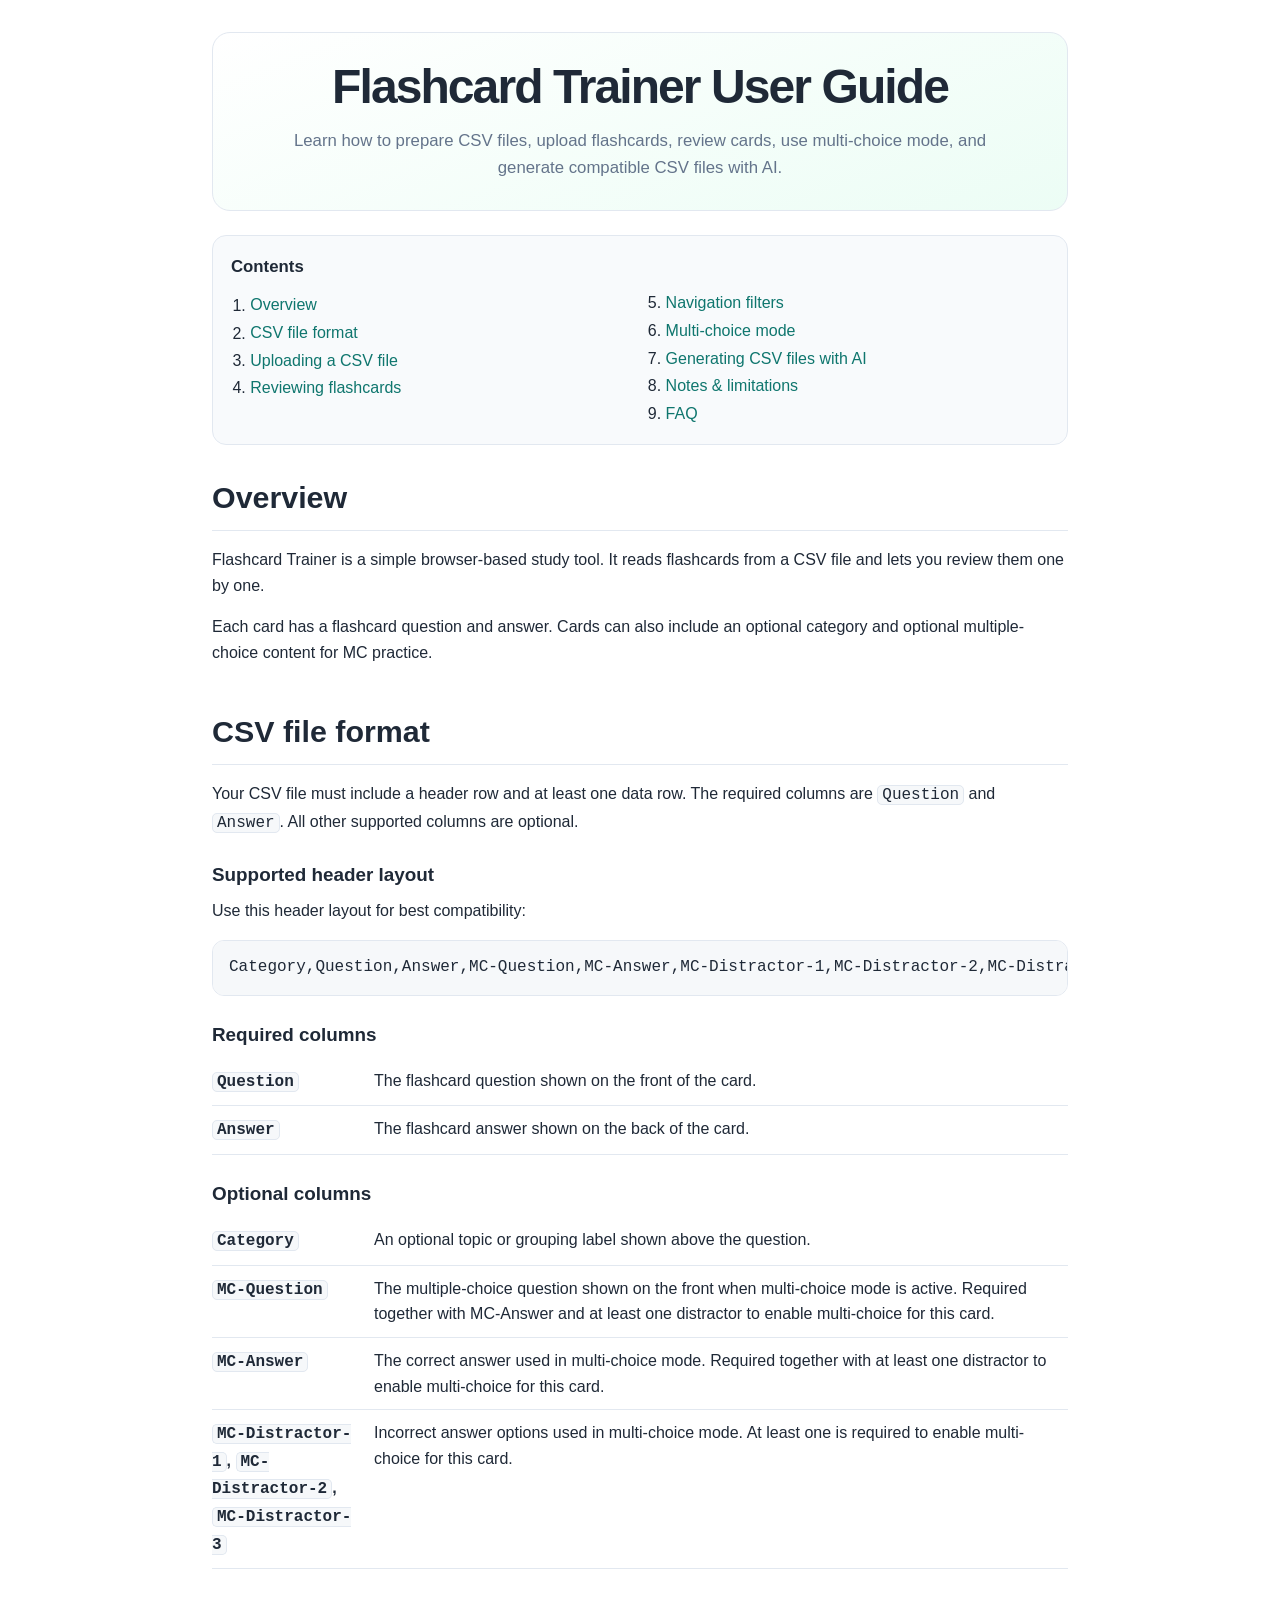
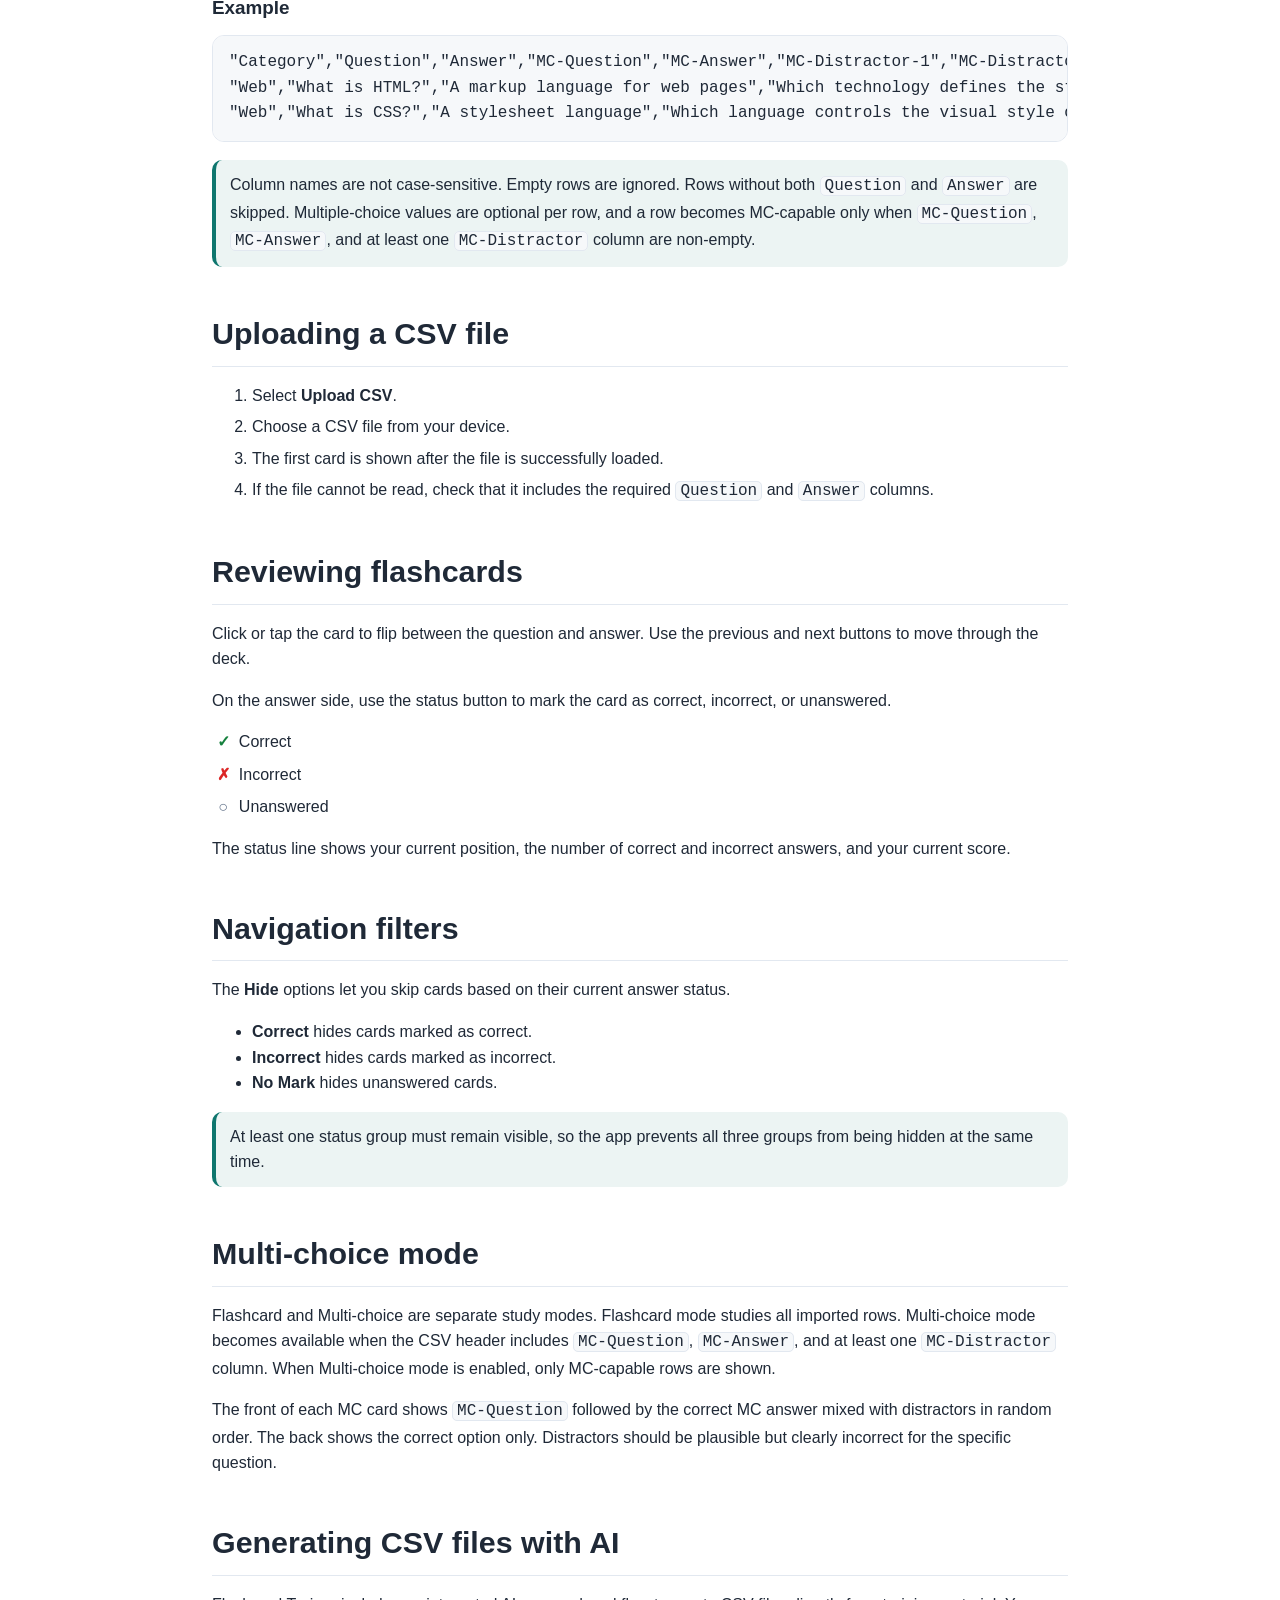
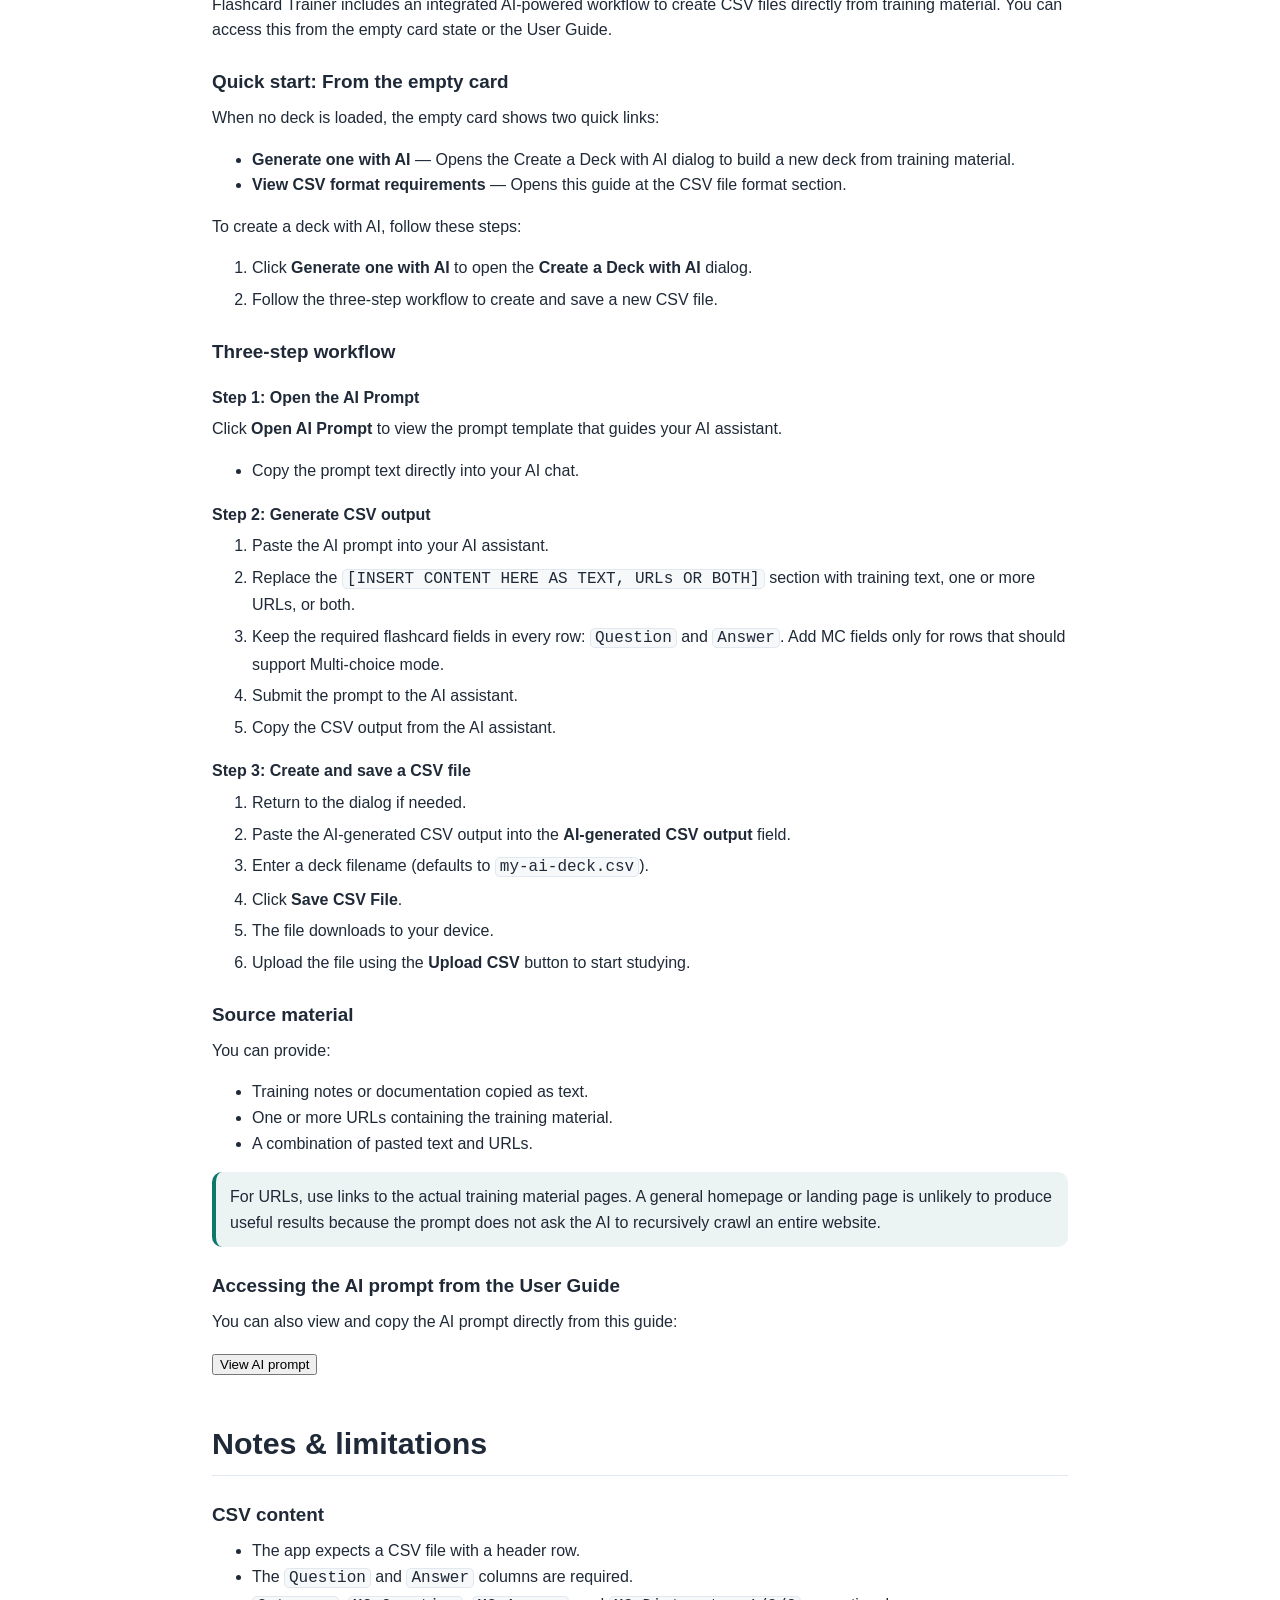
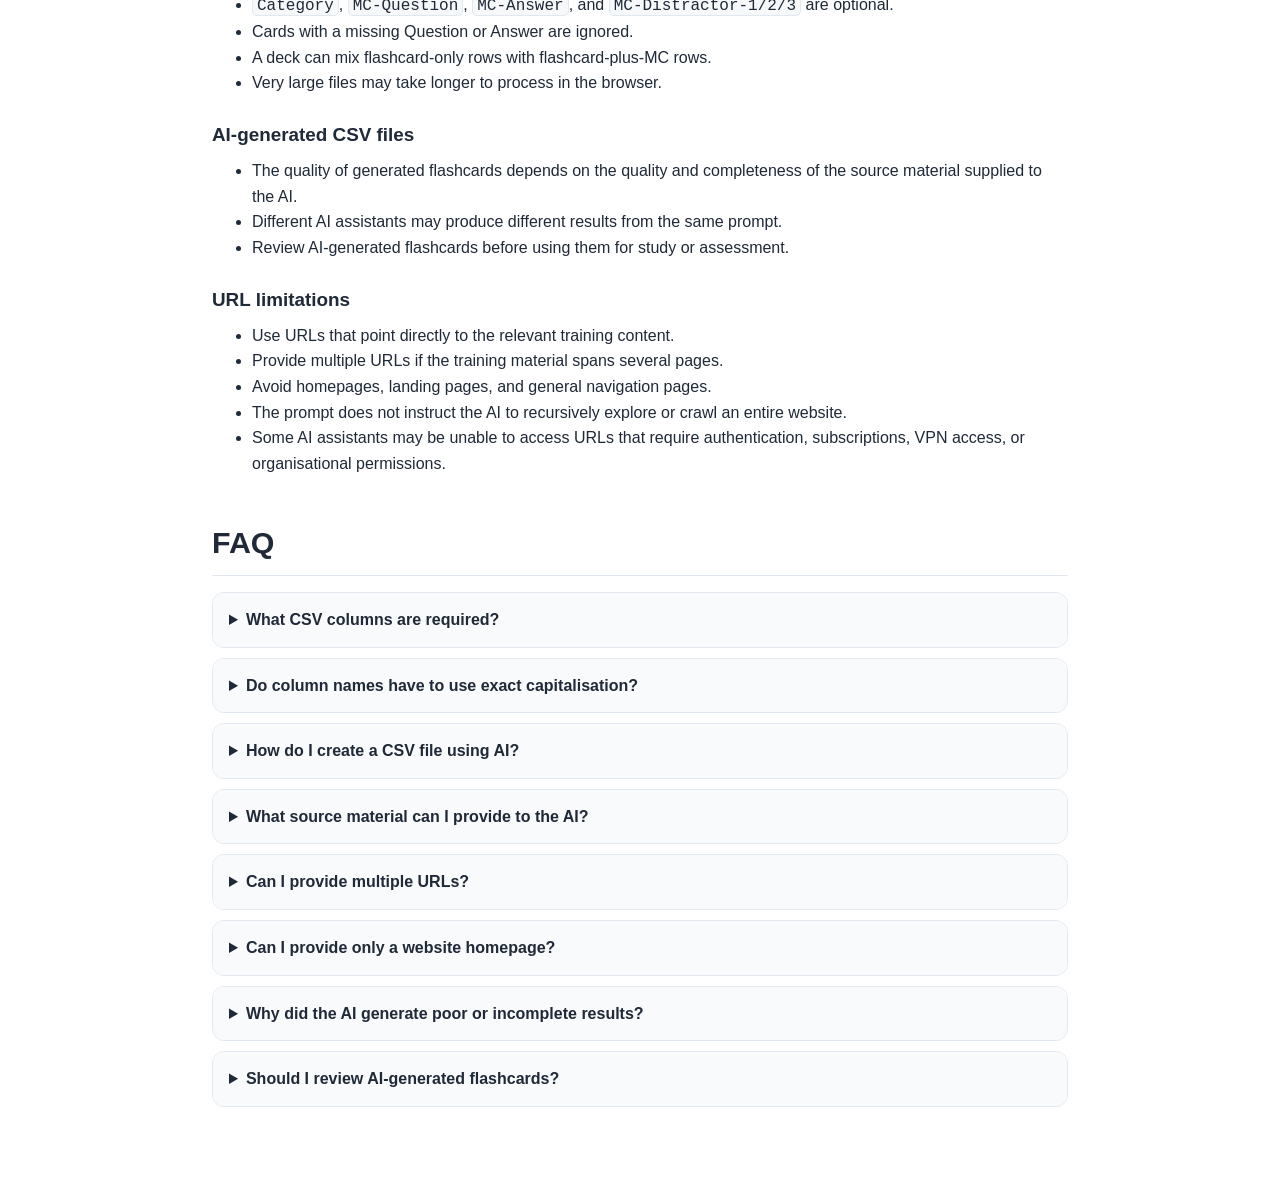
==== commit 3aabbbfa: "refactor: update CSV parsing and documentation to replace 'FC-Question' and 'FC-Answer' with 'Questi" ====
--- a/documentation/user-guide.html
+++ b/documentation/user-guide.html
@@ -45,21 +45,21 @@
     <section id="csv-format" class="guide-section">
       <h2>CSV file format</h2>
       <p>
-        Your CSV file must include a header row and at least one data row. The required columns are <code>FC-Question</code> and <code>FC-Answer</code>. All other supported columns are optional.
+        Your CSV file must include a header row and at least one data row. The required columns are <code>Question</code> and <code>Answer</code>. All other supported columns are optional.
       </p>
 
       <h3>Supported header layout</h3>
       <p>Use this header layout for best compatibility:</p>
-      <pre><code>Category,FC-Question,FC-Answer,MC-Question,MC-Answer,MC-Distractor-1,MC-Distractor-2,MC-Distractor-3</code></pre>
+      <pre><code>Category,Question,Answer,MC-Question,MC-Answer,MC-Distractor-1,MC-Distractor-2,MC-Distractor-3</code></pre>
 
       <h3>Required columns</h3>
       <dl class="definition-list">
         <div>
-          <dt><code>FC-Question</code></dt>
+          <dt><code>Question</code></dt>
           <dd>The flashcard question shown on the front of the card.</dd>
         </div>
         <div>
-          <dt><code>FC-Answer</code></dt>
+          <dt><code>Answer</code></dt>
           <dd>The flashcard answer shown on the back of the card.</dd>
         </div>
       </dl>
@@ -85,12 +85,12 @@
       </dl>
 
       <h3>Example</h3>
-      <pre><code>"Category","FC-Question","FC-Answer","MC-Question","MC-Answer","MC-Distractor-1","MC-Distractor-2","MC-Distractor-3"
+      <pre><code>"Category","Question","Answer","MC-Question","MC-Answer","MC-Distractor-1","MC-Distractor-2","MC-Distractor-3"
 "Web","What is HTML?","A markup language for web pages","Which technology defines the structure of a web page?","HTML","CSS","JavaScript","SQL"
 "Web","What is CSS?","A stylesheet language","Which language controls the visual style of a web page?","CSS","HTML","JavaScript","Python"</code></pre>
 
       <p class="note">
-        Column names are not case-sensitive. Empty rows are ignored. Rows without both <code>FC-Question</code> and <code>FC-Answer</code> are skipped. Multiple-choice values are optional per row, and a row becomes MC-capable only when <code>MC-Question</code>, <code>MC-Answer</code>, and at least one <code>MC-Distractor</code> column are non-empty.
+        Column names are not case-sensitive. Empty rows are ignored. Rows without both <code>Question</code> and <code>Answer</code> are skipped. Multiple-choice values are optional per row, and a row becomes MC-capable only when <code>MC-Question</code>, <code>MC-Answer</code>, and at least one <code>MC-Distractor</code> column are non-empty.
       </p>
     </section>
 
@@ -100,7 +100,7 @@
         <li>Select <strong>Upload CSV</strong>.</li>
         <li>Choose a CSV file from your device.</li>
         <li>The first card is shown after the file is successfully loaded.</li>
-        <li>If the file cannot be read, check that it includes the required <code>FC-Question</code> and <code>FC-Answer</code> columns.</li>
+        <li>If the file cannot be read, check that it includes the required <code>Question</code> and <code>Answer</code> columns.</li>
       </ol>
     </section>
 
@@ -177,7 +177,7 @@
       <ol class="steps">
         <li>Paste the AI prompt into your AI assistant.</li>
         <li>Replace the <code>[INSERT CONTENT HERE AS TEXT, URLs OR BOTH]</code> section with training text, one or more URLs, or both.</li>
-        <li>Keep the required flashcard fields in every row: <code>FC-Question</code> and <code>FC-Answer</code>. Add MC fields only for rows that should support Multi-choice mode.</li>
+        <li>Keep the required flashcard fields in every row: <code>Question</code> and <code>Answer</code>. Add MC fields only for rows that should support Multi-choice mode.</li>
         <li>Submit the prompt to the AI assistant.</li>
         <li>Copy the CSV output from the AI assistant.</li>
       </ol>
@@ -219,9 +219,9 @@
       <h3>CSV content</h3>
       <ul>
         <li>The app expects a CSV file with a header row.</li>
-        <li>The <code>FC-Question</code> and <code>FC-Answer</code> columns are required.</li>
+        <li>The <code>Question</code> and <code>Answer</code> columns are required.</li>
         <li><code>Category</code>, <code>MC-Question</code>, <code>MC-Answer</code>, and <code>MC-Distractor-1/2/3</code> are optional.</li>
-        <li>Cards with a missing FC-Question or FC-Answer are ignored.</li>
+        <li>Cards with a missing Question or Answer are ignored.</li>
         <li>A deck can mix flashcard-only rows with flashcard-plus-MC rows.</li>
         <li>Very large files may take longer to process in the browser.</li>
       </ul>
@@ -248,12 +248,12 @@
 
       <details>
         <summary>What CSV columns are required?</summary>
-        <p>The required columns are <code>FC-Question</code> and <code>FC-Answer</code>. You can also include <code>Category</code>, <code>MC-Question</code>, <code>MC-Answer</code>, and <code>MC-Distractor-1/2/3</code>. Flashcard fields are mandatory; MC fields are optional per row.</p>
+        <p>The required columns are <code>Question</code> and <code>Answer</code>. You can also include <code>Category</code>, <code>MC-Question</code>, <code>MC-Answer</code>, and <code>MC-Distractor-1/2/3</code>. Flashcard fields are mandatory; MC fields are optional per row.</p>
       </details>
 
       <details>
         <summary>Do column names have to use exact capitalisation?</summary>
-        <p>No. Column names are matched without case sensitivity, so <code>FC-Question</code>, <code>fc-question</code>, and <code>FC-QUESTION</code> are treated the same.</p>
+        <p>No. Column names are matched without case sensitivity, so <code>Question</code>, <code>question</code>, and <code>QUESTION</code> are treated the same.</p>
       </details>
 
       <details>
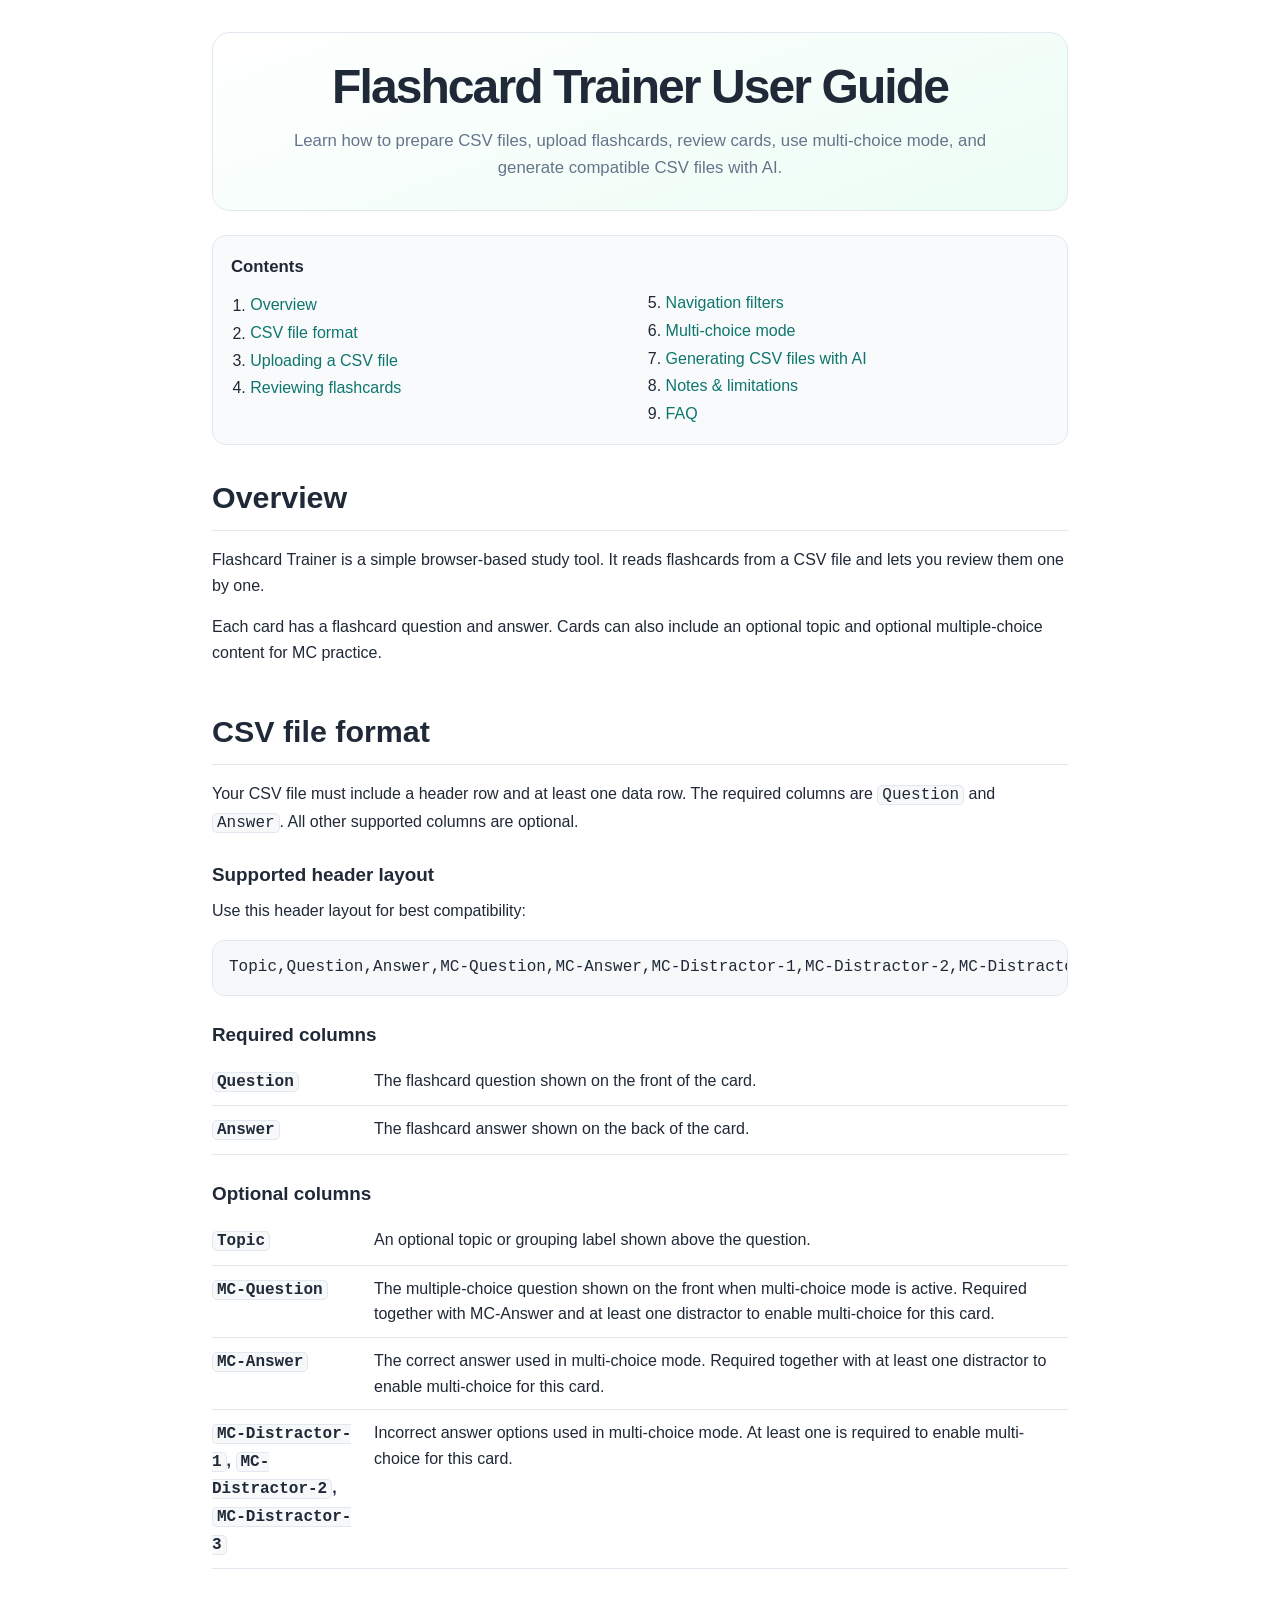
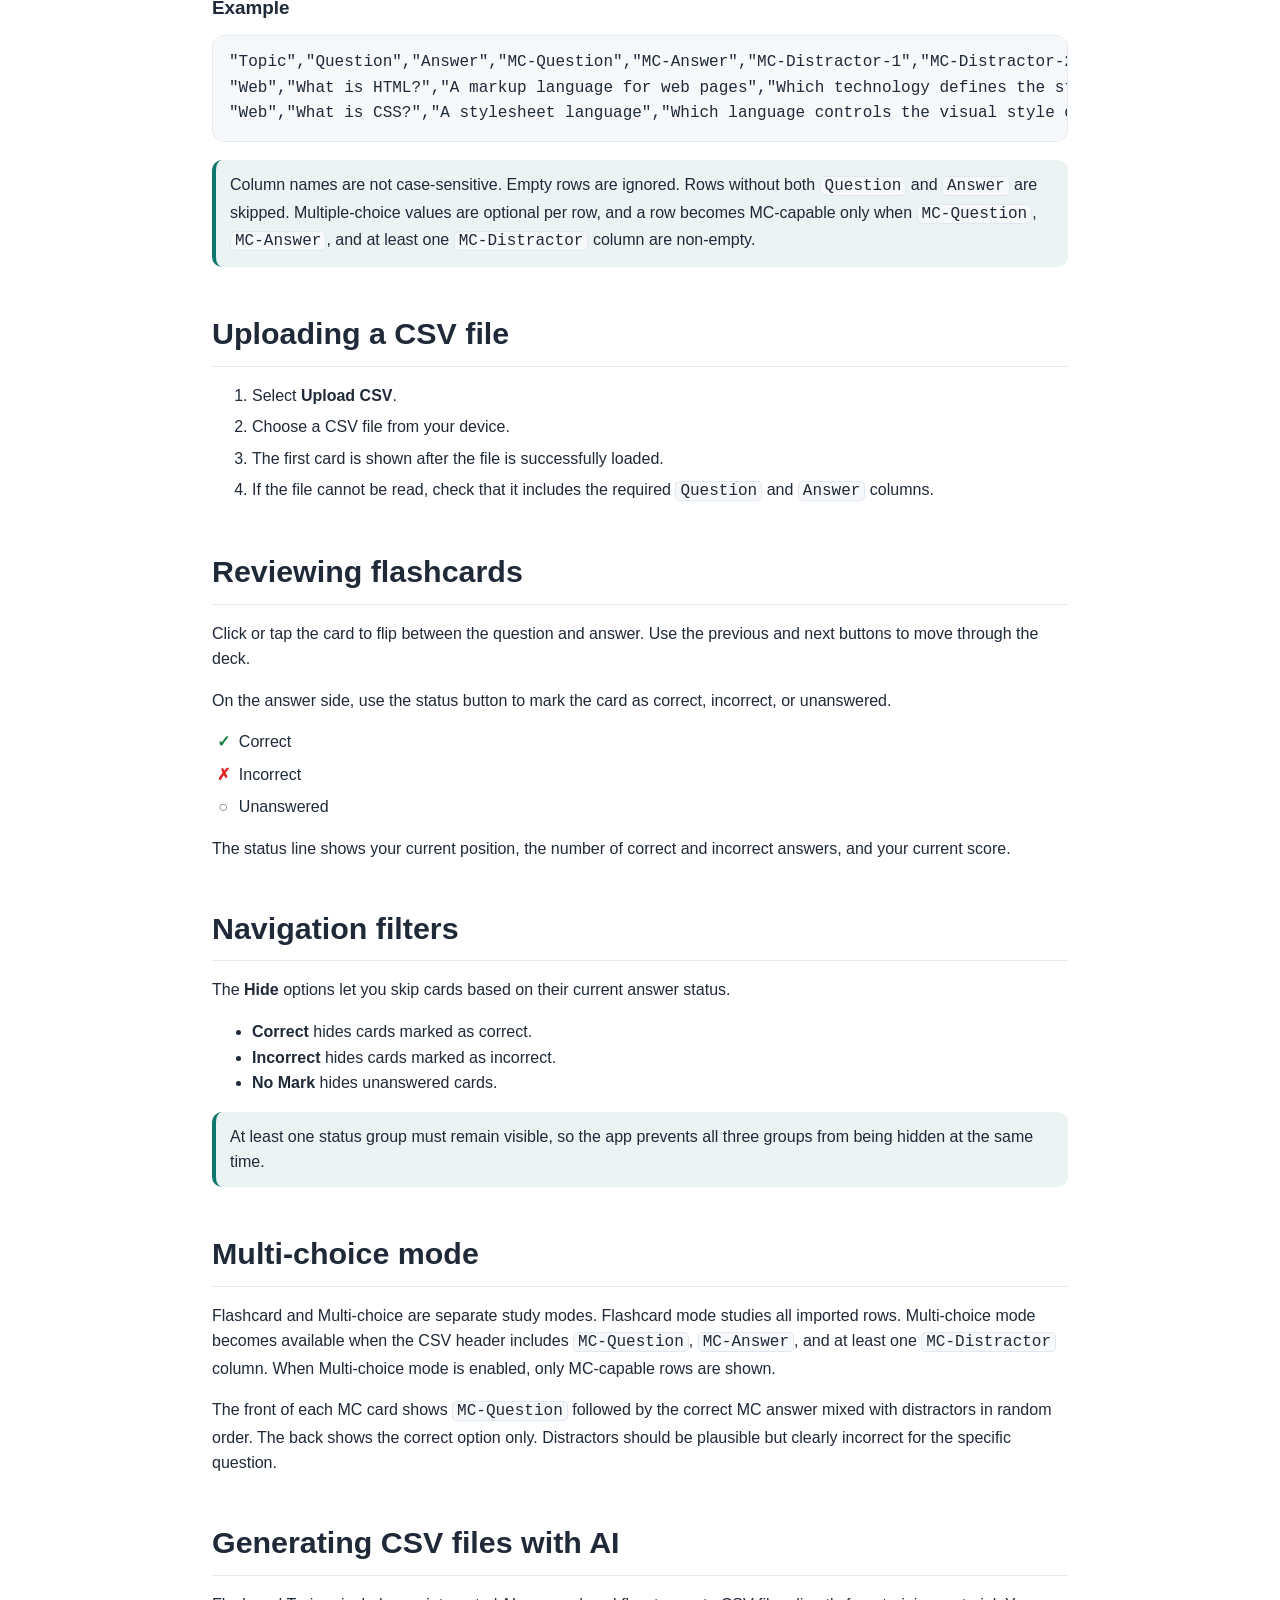
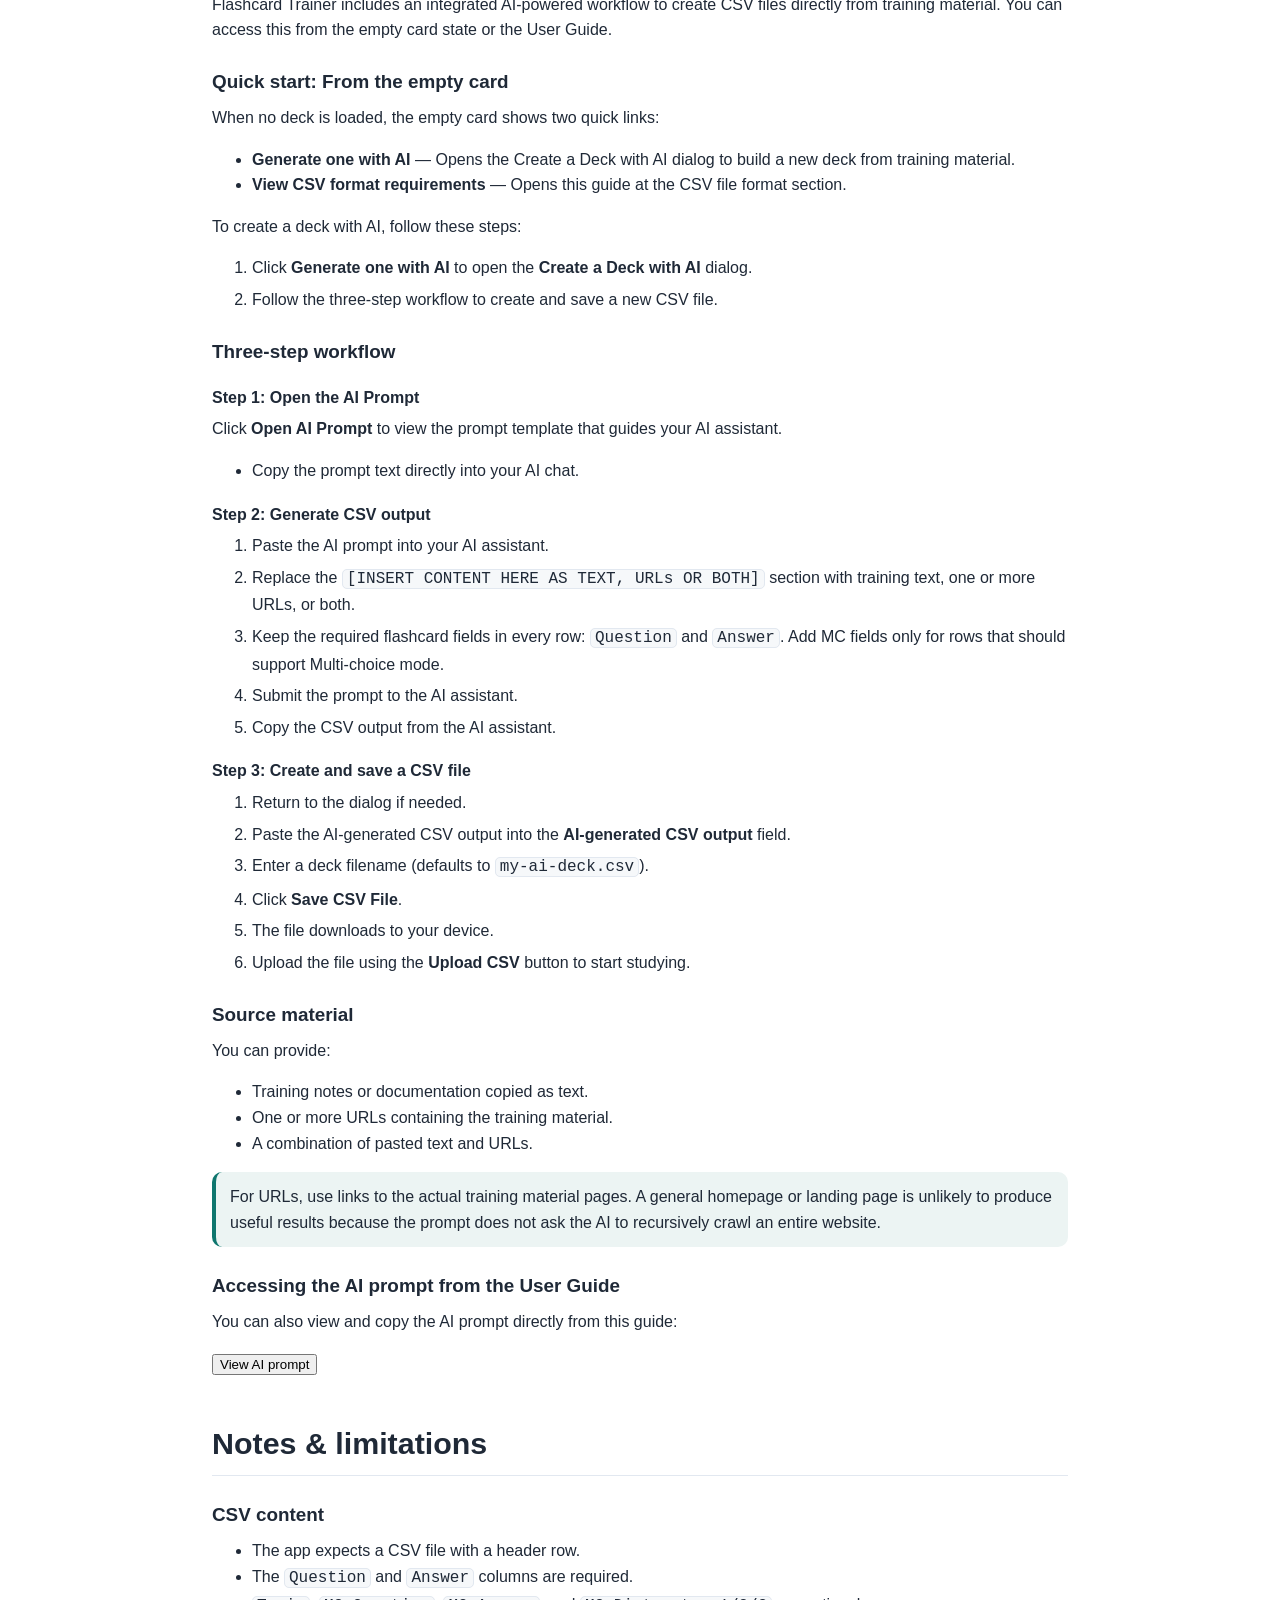
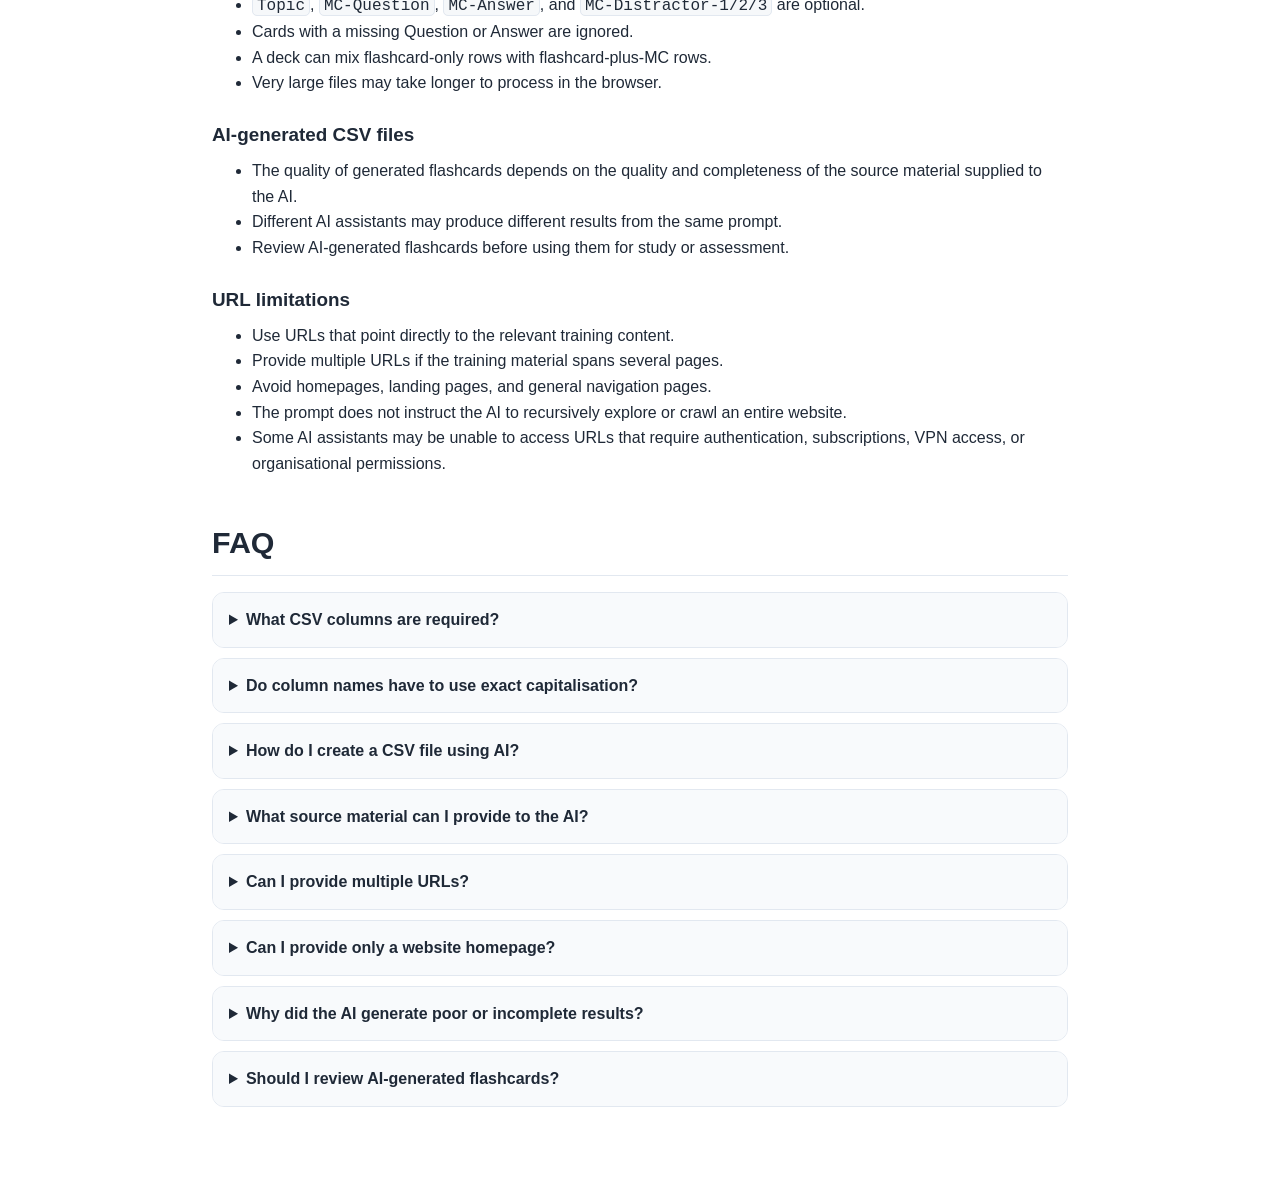
==== commit 8138165e: "refactor: update terminology from 'Category' to 'Topic' across documentation, UI, and CSV parsing" ====
--- a/documentation/user-guide.html
+++ b/documentation/user-guide.html
@@ -38,7 +38,7 @@
         Flashcard Trainer is a simple browser-based study tool. It reads flashcards from a CSV file and lets you review them one by one.
       </p>
       <p>
-        Each card has a flashcard question and answer. Cards can also include an optional category and optional multiple-choice content for MC practice.
+        Each card has a flashcard question and answer. Cards can also include an optional topic and optional multiple-choice content for MC practice.
       </p>
     </section>
 
@@ -50,7 +50,7 @@
 
       <h3>Supported header layout</h3>
       <p>Use this header layout for best compatibility:</p>
-      <pre><code>Category,Question,Answer,MC-Question,MC-Answer,MC-Distractor-1,MC-Distractor-2,MC-Distractor-3</code></pre>
+      <pre><code>Topic,Question,Answer,MC-Question,MC-Answer,MC-Distractor-1,MC-Distractor-2,MC-Distractor-3</code></pre>
 
       <h3>Required columns</h3>
       <dl class="definition-list">
@@ -67,7 +67,7 @@
       <h3>Optional columns</h3>
       <dl class="definition-list">
         <div>
-          <dt><code>Category</code></dt>
+          <dt><code>Topic</code></dt>
           <dd>An optional topic or grouping label shown above the question.</dd>
         </div>
         <div>
@@ -85,7 +85,7 @@
       </dl>
 
       <h3>Example</h3>
-      <pre><code>"Category","Question","Answer","MC-Question","MC-Answer","MC-Distractor-1","MC-Distractor-2","MC-Distractor-3"
+      <pre><code>"Topic","Question","Answer","MC-Question","MC-Answer","MC-Distractor-1","MC-Distractor-2","MC-Distractor-3"
 "Web","What is HTML?","A markup language for web pages","Which technology defines the structure of a web page?","HTML","CSS","JavaScript","SQL"
 "Web","What is CSS?","A stylesheet language","Which language controls the visual style of a web page?","CSS","HTML","JavaScript","Python"</code></pre>
 
@@ -220,7 +220,7 @@
       <ul>
         <li>The app expects a CSV file with a header row.</li>
         <li>The <code>Question</code> and <code>Answer</code> columns are required.</li>
-        <li><code>Category</code>, <code>MC-Question</code>, <code>MC-Answer</code>, and <code>MC-Distractor-1/2/3</code> are optional.</li>
+        <li><code>Topic</code>, <code>MC-Question</code>, <code>MC-Answer</code>, and <code>MC-Distractor-1/2/3</code> are optional.</li>
         <li>Cards with a missing Question or Answer are ignored.</li>
         <li>A deck can mix flashcard-only rows with flashcard-plus-MC rows.</li>
         <li>Very large files may take longer to process in the browser.</li>
@@ -248,7 +248,7 @@
 
       <details>
         <summary>What CSV columns are required?</summary>
-        <p>The required columns are <code>Question</code> and <code>Answer</code>. You can also include <code>Category</code>, <code>MC-Question</code>, <code>MC-Answer</code>, and <code>MC-Distractor-1/2/3</code>. Flashcard fields are mandatory; MC fields are optional per row.</p>
+        <p>The required columns are <code>Question</code> and <code>Answer</code>. You can also include <code>Topic</code>, <code>MC-Question</code>, <code>MC-Answer</code>, and <code>MC-Distractor-1/2/3</code>. Flashcard fields are mandatory; MC fields are optional per row.</p>
       </details>
 
       <details>
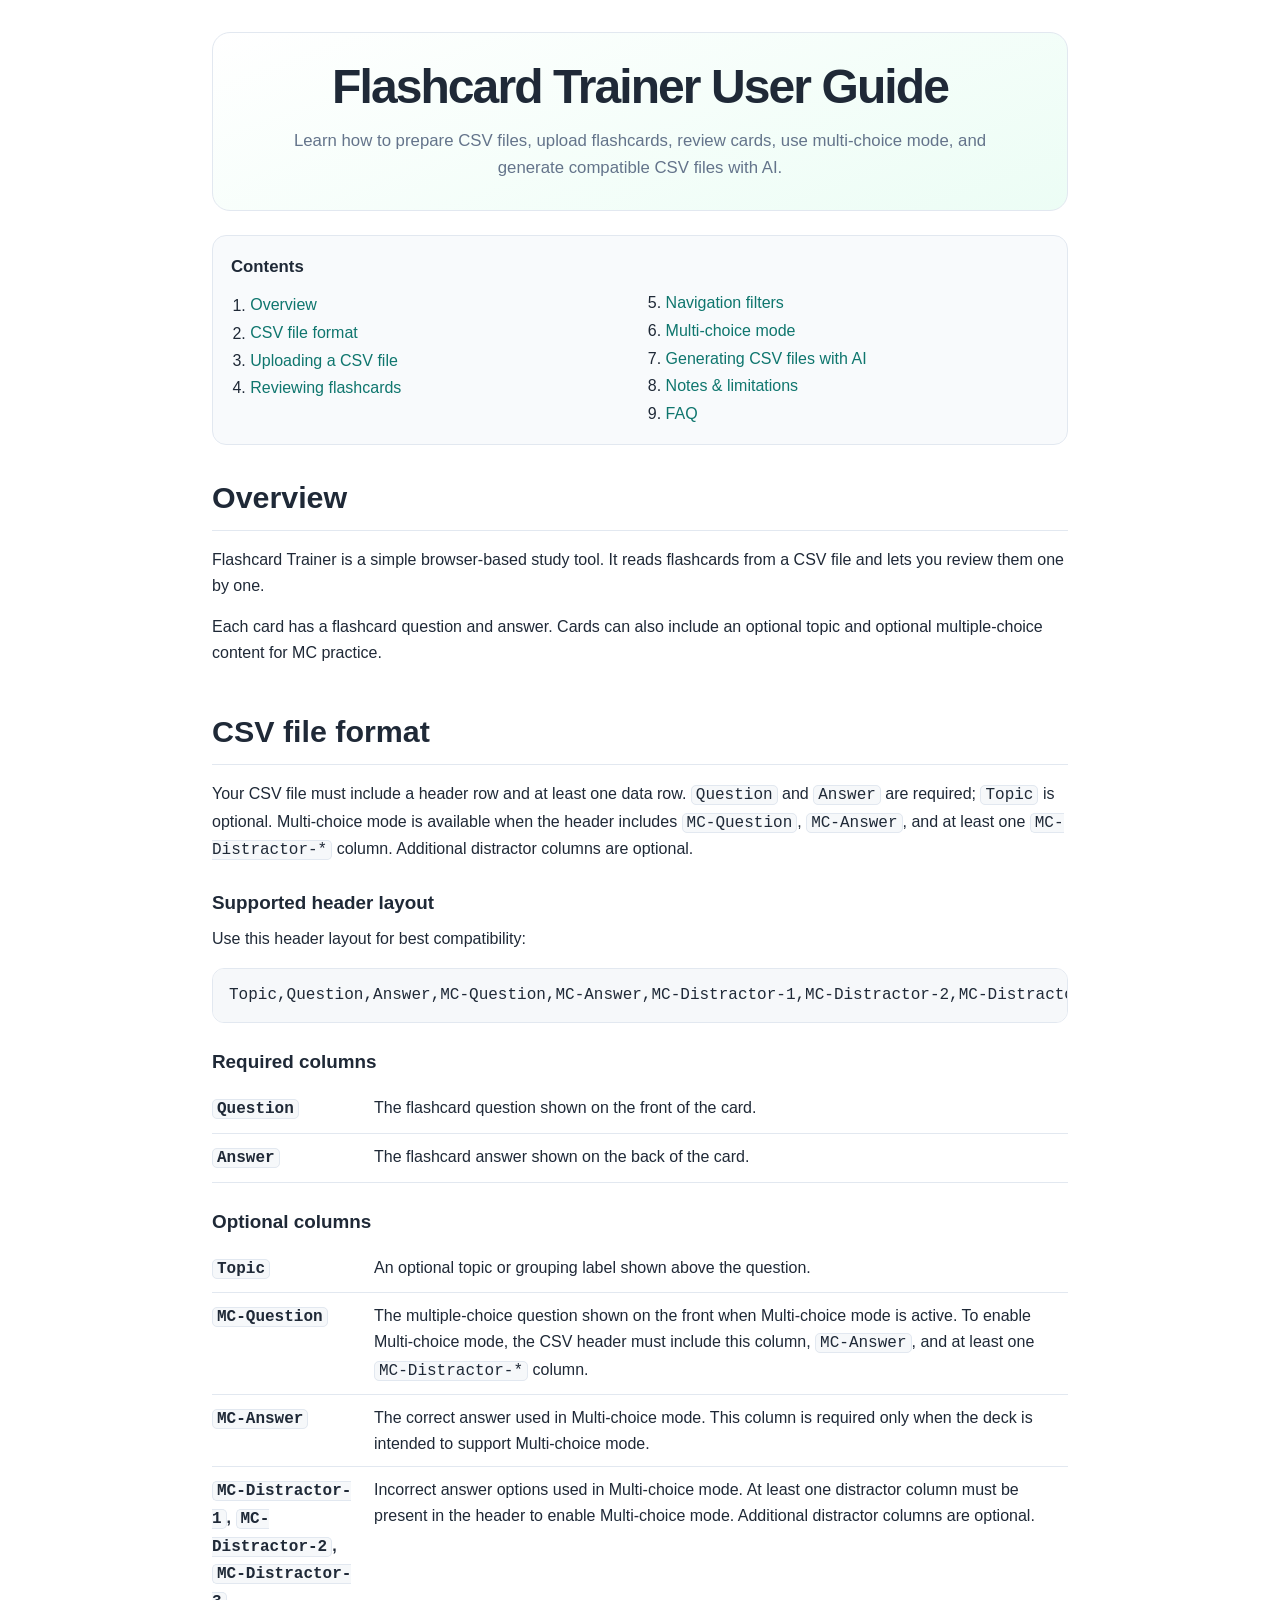
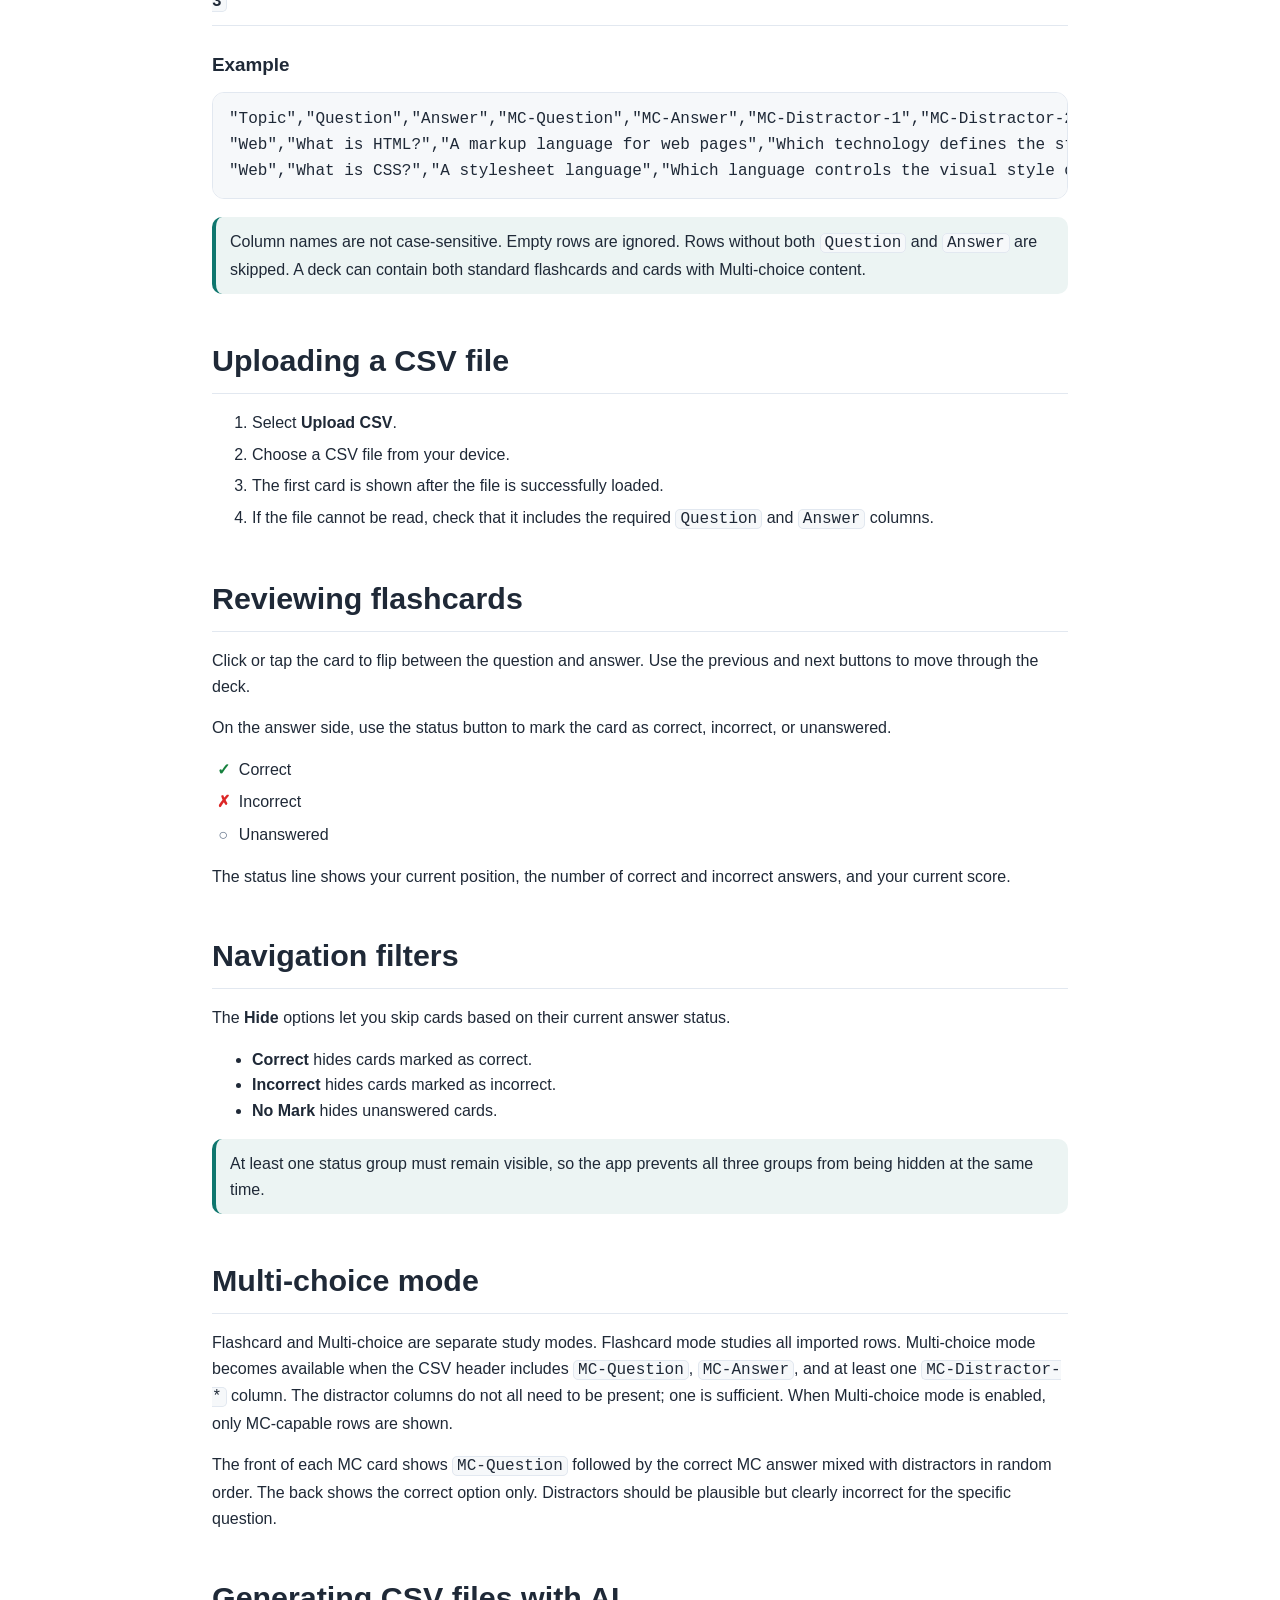
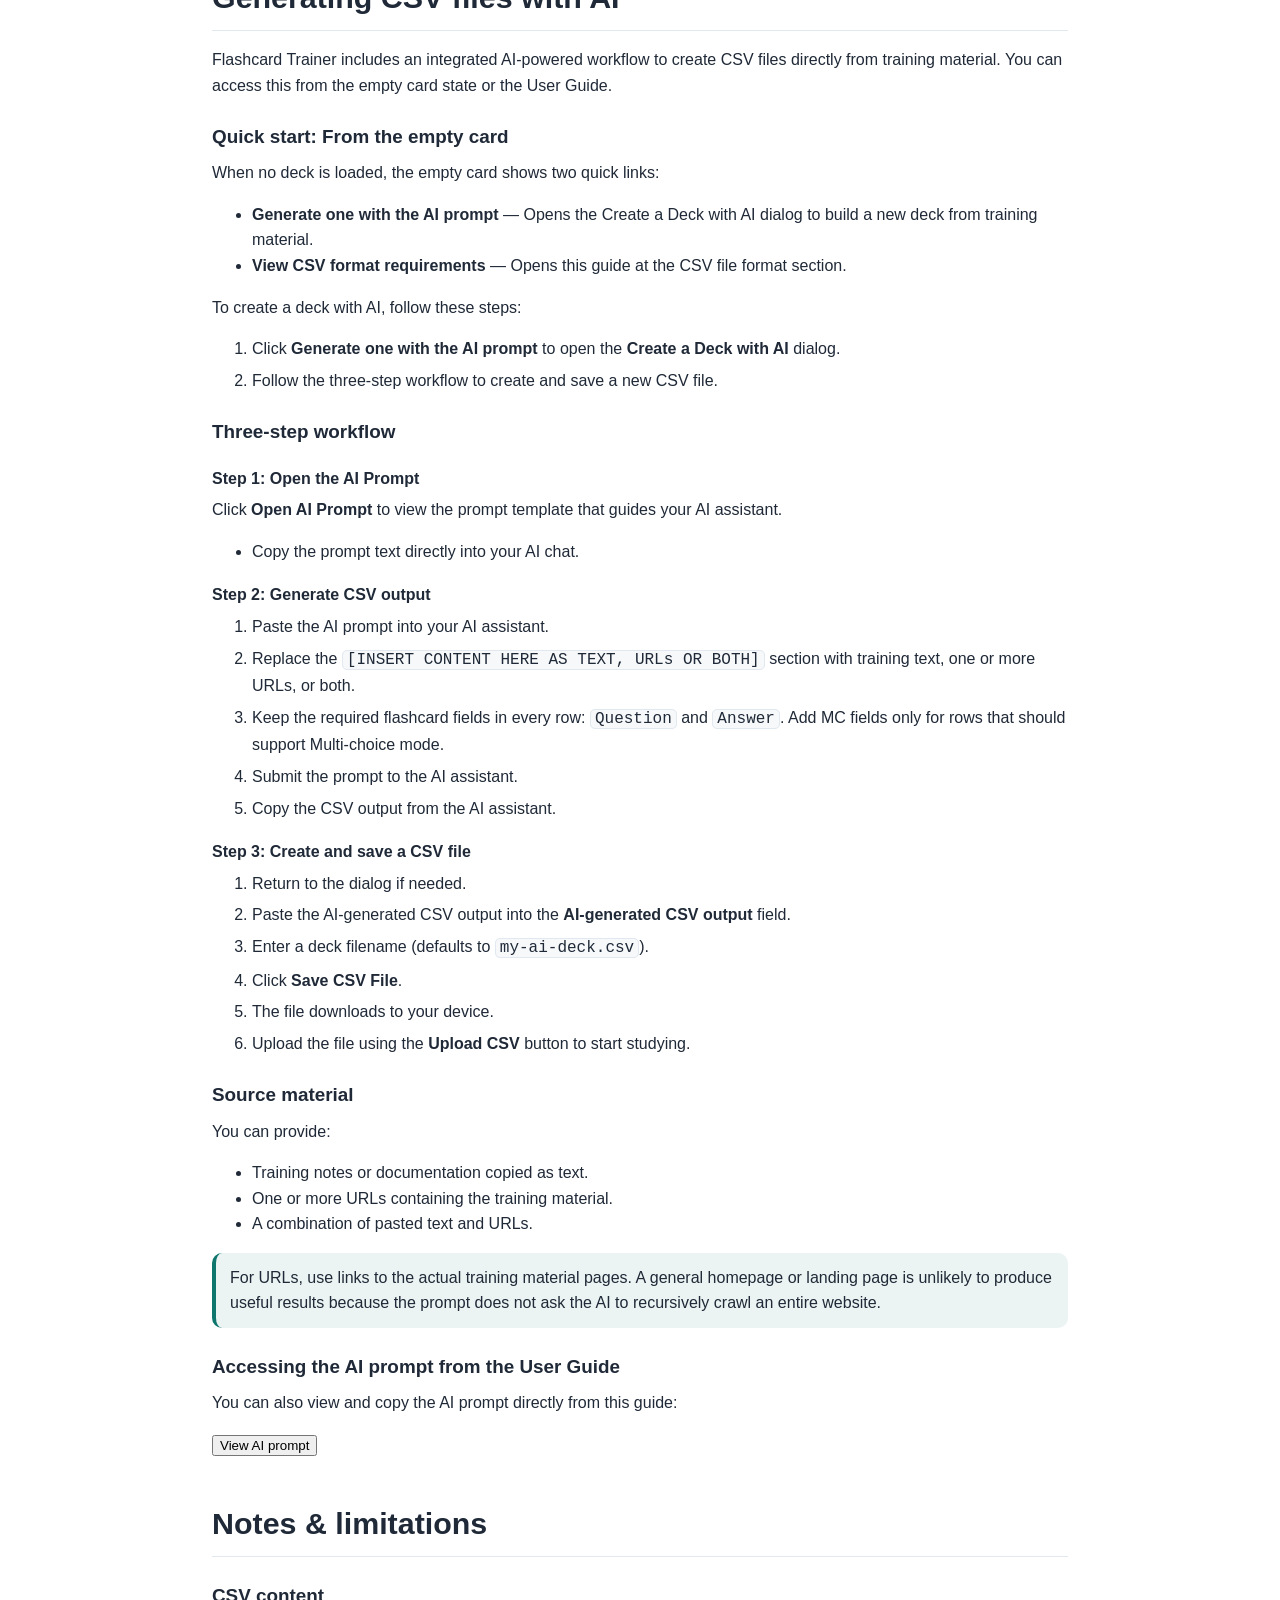
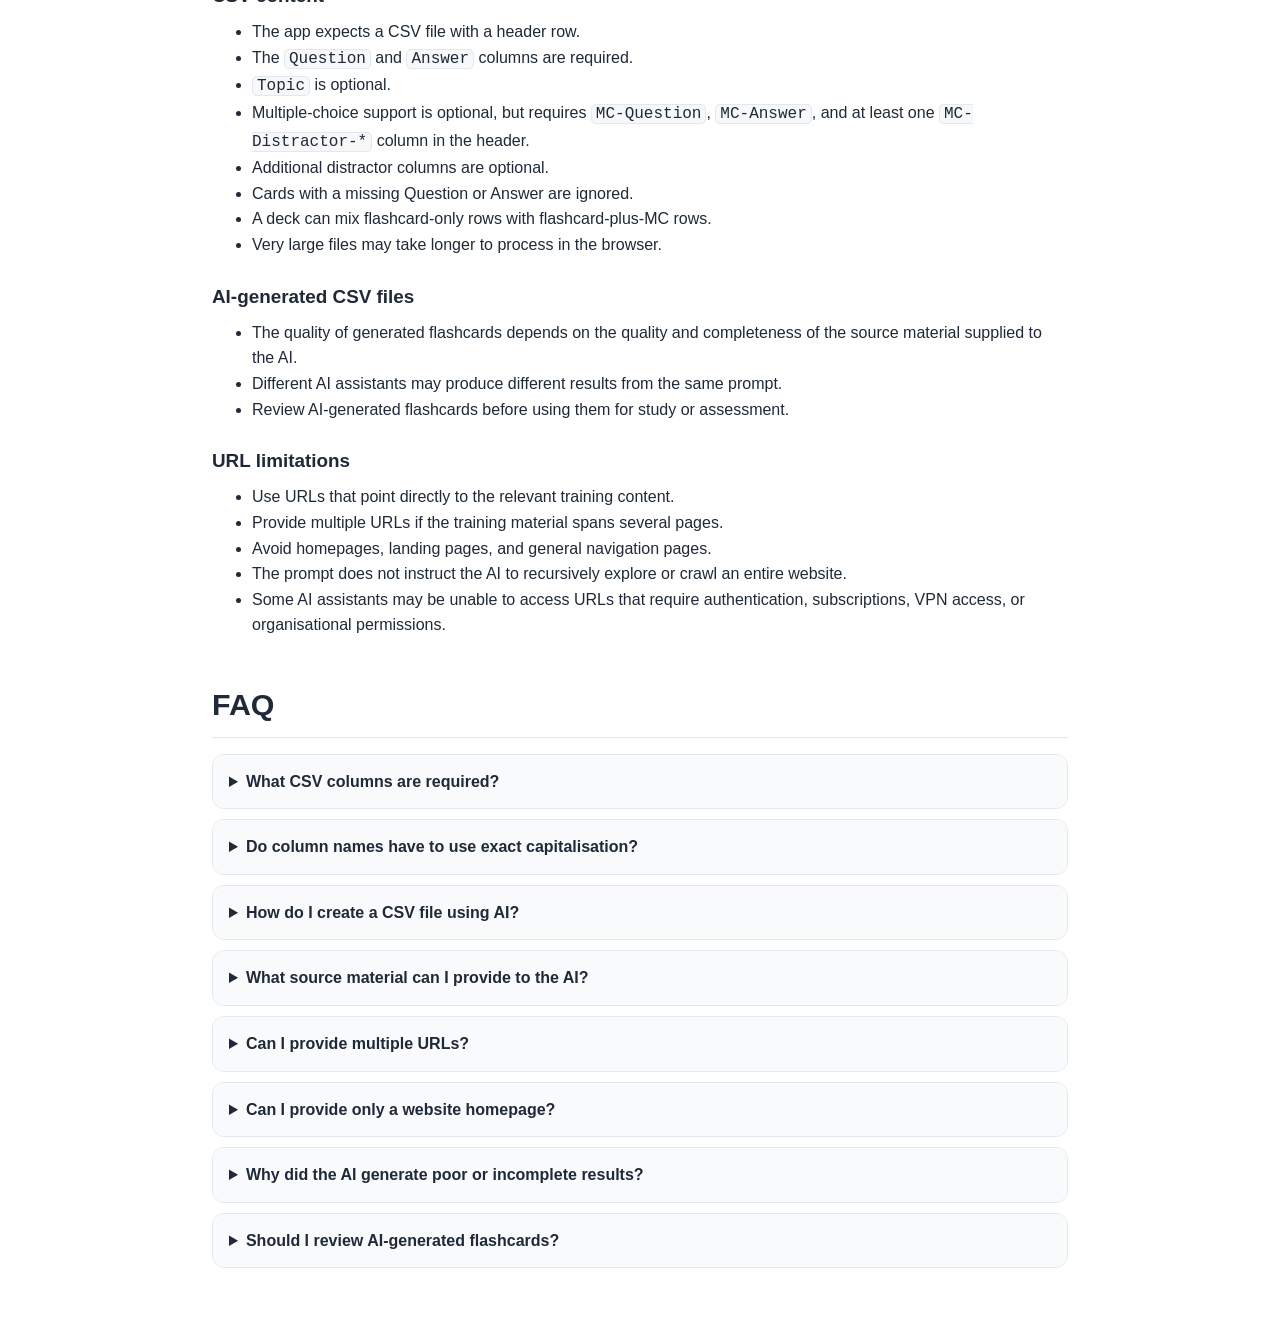
==== commit 22018933: "refactor: clarify options for source material provided to AI" ====
--- a/documentation/user-guide.html
+++ b/documentation/user-guide.html
@@ -16,7 +16,6 @@
         Learn how to prepare CSV files, upload flashcards, review cards, use multi-choice mode, and generate compatible CSV files with AI.
       </p>
     </header>
-
     <nav class="toc" aria-label="Table of contents">
       <h2>Contents</h2>
       <ol>
@@ -31,7 +30,6 @@
         <li><a href="#faq">FAQ</a></li>
       </ol>
     </nav>
-
     <section id="overview" class="guide-section">
       <h2>Overview</h2>
       <p>
@@ -41,17 +39,14 @@
         Each card has a flashcard question and answer. Cards can also include an optional topic and optional multiple-choice content for MC practice.
       </p>
     </section>
-
     <section id="csv-format" class="guide-section">
       <h2>CSV file format</h2>
       <p>
-        Your CSV file must include a header row and at least one data row. The required columns are <code>Question</code> and <code>Answer</code>. All other supported columns are optional.
-      </p>
-
+        Your CSV file must include a header row and at least one data row. <code>Question</code> and <code>Answer</code> are required; <code>Topic</code> is optional. Multi-choice mode is available when the header includes <code>MC-Question</code>, <code>MC-Answer</code>, and at least one <code>MC-Distractor-*</code> column. Additional distractor columns are optional.
+      </p>
       <h3>Supported header layout</h3>
       <p>Use this header layout for best compatibility:</p>
       <pre><code>Topic,Question,Answer,MC-Question,MC-Answer,MC-Distractor-1,MC-Distractor-2,MC-Distractor-3</code></pre>
-
       <h3>Required columns</h3>
       <dl class="definition-list">
         <div>
@@ -63,7 +58,6 @@
           <dd>The flashcard answer shown on the back of the card.</dd>
         </div>
       </dl>
-
       <h3>Optional columns</h3>
       <dl class="definition-list">
         <div>
@@ -72,28 +66,25 @@
         </div>
         <div>
           <dt><code>MC-Question</code></dt>
-          <dd>The multiple-choice question shown on the front when multi-choice mode is active. Required together with MC-Answer and at least one distractor to enable multi-choice for this card.</dd>
+          <dd>The multiple-choice question shown on the front when Multi-choice mode is active. To enable Multi-choice mode, the CSV header must include this column, <code>MC-Answer</code>, and at least one <code>MC-Distractor-*</code> column.</dd>
         </div>
         <div>
           <dt><code>MC-Answer</code></dt>
-          <dd>The correct answer used in multi-choice mode. Required together with at least one distractor to enable multi-choice for this card.</dd>
+          <dd>The correct answer used in Multi-choice mode. This column is required only when the deck is intended to support Multi-choice mode.</dd>
         </div>
         <div>
           <dt><code>MC-Distractor-1</code>, <code>MC-Distractor-2</code>, <code>MC-Distractor-3</code></dt>
-          <dd>Incorrect answer options used in multi-choice mode. At least one is required to enable multi-choice for this card.</dd>
+          <dd>Incorrect answer options used in Multi-choice mode. At least one distractor column must be present in the header to enable Multi-choice mode. Additional distractor columns are optional.</dd>
         </div>
       </dl>
-
       <h3>Example</h3>
       <pre><code>"Topic","Question","Answer","MC-Question","MC-Answer","MC-Distractor-1","MC-Distractor-2","MC-Distractor-3"
 "Web","What is HTML?","A markup language for web pages","Which technology defines the structure of a web page?","HTML","CSS","JavaScript","SQL"
 "Web","What is CSS?","A stylesheet language","Which language controls the visual style of a web page?","CSS","HTML","JavaScript","Python"</code></pre>
-
       <p class="note">
-        Column names are not case-sensitive. Empty rows are ignored. Rows without both <code>Question</code> and <code>Answer</code> are skipped. Multiple-choice values are optional per row, and a row becomes MC-capable only when <code>MC-Question</code>, <code>MC-Answer</code>, and at least one <code>MC-Distractor</code> column are non-empty.
-      </p>
-    </section>
-
+        Column names are not case-sensitive. Empty rows are ignored. Rows without both <code>Question</code> and <code>Answer</code> are skipped. A deck can contain both standard flashcards and cards with Multi-choice content.
+      </p>
+    </section>
     <section id="uploading" class="guide-section">
       <h2>Uploading a CSV file</h2>
       <ol class="steps">
@@ -103,7 +94,6 @@
         <li>If the file cannot be read, check that it includes the required <code>Question</code> and <code>Answer</code> columns.</li>
       </ol>
     </section>
-
     <section id="reviewing" class="guide-section">
       <h2>Reviewing flashcards</h2>
       <p>
@@ -121,7 +111,6 @@
         The status line shows your current position, the number of correct and incorrect answers, and your current score.
       </p>
     </section>
-
     <section id="navigation-filters" class="guide-section">
       <h2>Navigation filters</h2>
       <p>
@@ -136,43 +125,37 @@
         At least one status group must remain visible, so the app prevents all three groups from being hidden at the same time.
       </p>
     </section>
-
     <section id="multi-choice" class="guide-section">
       <h2>Multi-choice mode</h2>
       <p>
-        Flashcard and Multi-choice are separate study modes. Flashcard mode studies all imported rows. Multi-choice mode becomes available when the CSV header includes <code>MC-Question</code>, <code>MC-Answer</code>, and at least one <code>MC-Distractor</code> column. When Multi-choice mode is enabled, only MC-capable rows are shown.
+        Flashcard and Multi-choice are separate study modes. Flashcard mode studies all imported rows. Multi-choice mode becomes available when the CSV header includes <code>MC-Question</code>, <code>MC-Answer</code>, and at least one <code>MC-Distractor-*</code> column. The distractor columns do not all need to be present; one is sufficient. When Multi-choice mode is enabled, only MC-capable rows are shown.
       </p>
       <p>
         The front of each MC card shows <code>MC-Question</code> followed by the correct MC answer mixed with distractors in random order. The back shows the correct option only. Distractors should be plausible but clearly incorrect for the specific question.
       </p>
     </section>
-
     <section id="ai-generation" class="guide-section">
       <h2>Generating CSV files with AI</h2>
       <p>
         Flashcard Trainer includes an integrated AI-powered workflow to create CSV files directly from training material. You can access this from the empty card state or the User Guide.
       </p>
-
       <h3>Quick start: From the empty card</h3>
       <p>When no deck is loaded, the empty card shows two quick links:</p>
       <ul>
-        <li><strong>Generate one with AI</strong> — Opens the Create a Deck with AI dialog to build a new deck from training material.</li>
+        <li><strong>Generate one with the AI prompt</strong> — Opens the Create a Deck with AI dialog to build a new deck from training material.</li>
         <li><strong>View CSV format requirements</strong> — Opens this guide at the CSV file format section.</li>
       </ul>
       <p>To create a deck with AI, follow these steps:</p>
       <ol class="steps">
-        <li>Click <strong>Generate one with AI</strong> to open the <strong>Create a Deck with AI</strong> dialog.</li>
+        <li>Click <strong>Generate one with the AI prompt</strong> to open the <strong>Create a Deck with AI</strong> dialog.</li>
         <li>Follow the three-step workflow to create and save a new CSV file.</li>
       </ol>
-
       <h3>Three-step workflow</h3>
-
       <h4>Step 1: Open the AI Prompt</h4>
       <p>Click <strong>Open AI Prompt</strong> to view the prompt template that guides your AI assistant.</p>
       <ul>
         <li>Copy the prompt text directly into your AI chat.</li>
       </ul>
-
       <h4>Step 2: Generate CSV output</h4>
       <ol class="steps">
         <li>Paste the AI prompt into your AI assistant.</li>
@@ -181,7 +164,6 @@
         <li>Submit the prompt to the AI assistant.</li>
         <li>Copy the CSV output from the AI assistant.</li>
       </ol>
-
       <h4>Step 3: Create and save a CSV file</h4>
       <ol class="steps">
         <li>Return to the dialog if needed.</li>
@@ -191,7 +173,6 @@
         <li>The file downloads to your device.</li>
         <li>Upload the file using the <strong>Upload CSV</strong> button to start studying.</li>
       </ol>
-
       <h3>Source material</h3>
       <p>You can provide:</p>
       <ul>
@@ -199,11 +180,9 @@
         <li>One or more URLs containing the training material.</li>
         <li>A combination of pasted text and URLs.</li>
       </ul>
-
       <p class="note">
         For URLs, use links to the actual training material pages. A general homepage or landing page is unlikely to produce useful results because the prompt does not ask the AI to recursively crawl an entire website.
       </p>
-
       <h3>Accessing the AI prompt from the User Guide</h3>
       <p>
         You can also view and copy the AI prompt directly from this guide:
@@ -212,27 +191,25 @@
         <button type="button" class="download-link" id="openPromptBtn">View AI prompt</button>
       </p>
     </section>
-
     <section id="notes-limitations" class="guide-section">
       <h2>Notes &amp; limitations</h2>
-
       <h3>CSV content</h3>
       <ul>
         <li>The app expects a CSV file with a header row.</li>
         <li>The <code>Question</code> and <code>Answer</code> columns are required.</li>
-        <li><code>Topic</code>, <code>MC-Question</code>, <code>MC-Answer</code>, and <code>MC-Distractor-1/2/3</code> are optional.</li>
+        <li><code>Topic</code> is optional.</li>
+        <li>Multiple-choice support is optional, but requires <code>MC-Question</code>, <code>MC-Answer</code>, and at least one <code>MC-Distractor-*</code> column in the header.</li>
+        <li>Additional distractor columns are optional.</li>
         <li>Cards with a missing Question or Answer are ignored.</li>
         <li>A deck can mix flashcard-only rows with flashcard-plus-MC rows.</li>
         <li>Very large files may take longer to process in the browser.</li>
       </ul>
-
       <h3>AI-generated CSV files</h3>
       <ul>
         <li>The quality of generated flashcards depends on the quality and completeness of the source material supplied to the AI.</li>
         <li>Different AI assistants may produce different results from the same prompt.</li>
         <li>Review AI-generated flashcards before using them for study or assessment.</li>
       </ul>
-
       <h3>URL limitations</h3>
       <ul>
         <li>Use URLs that point directly to the relevant training content.</li>
@@ -242,45 +219,36 @@
         <li>Some AI assistants may be unable to access URLs that require authentication, subscriptions, VPN access, or organisational permissions.</li>
       </ul>
     </section>
-
     <section id="faq" class="guide-section faq-section">
       <h2>FAQ</h2>
-
       <details>
         <summary>What CSV columns are required?</summary>
-        <p>The required columns are <code>Question</code> and <code>Answer</code>. You can also include <code>Topic</code>, <code>MC-Question</code>, <code>MC-Answer</code>, and <code>MC-Distractor-1/2/3</code>. Flashcard fields are mandatory; MC fields are optional per row.</p>
-      </details>
-
+        <p>The required columns are <code>Question</code> and <code>Answer</code>. <code>Topic</code> is optional. Multiple-choice support is optional, but if used the header must contain <code>MC-Question</code>, <code>MC-Answer</code>, and at least one <code>MC-Distractor-*</code> column.</p>
+      </details>
       <details>
         <summary>Do column names have to use exact capitalisation?</summary>
         <p>No. Column names are matched without case sensitivity, so <code>Question</code>, <code>question</code>, and <code>QUESTION</code> are treated the same.</p>
       </details>
-
       <details>
         <summary>How do I create a CSV file using AI?</summary>
-        <p>From the empty card, click the "Generate one with AI" link. Alternatively, you can access the AI Deck Creator from the User Guide. Follow the three-step workflow: open the AI prompt, paste it into your AI assistant with your training material, then paste the generated CSV into the File Creator and save it.</p>
-      </details>
-
+        <p>From the empty card, click the "Generate one with the AI prompt" link. Alternatively, you can access the AI Deck Creator from the User Guide. Follow the three-step workflow: open the AI prompt, paste it into your AI assistant with your training material, then paste the generated CSV into the File Creator and save it.</p>
+      </details>
       <details>
         <summary>What source material can I provide to the AI?</summary>
-        <p>You can provide pasted training text, one or more URLs, or a combination of both.</p>
-      </details>
-
+        <p>You can provide pasted training text, one or more URLs, attached files or a combination of these.</p>
+      </details>
       <details>
         <summary>Can I provide multiple URLs?</summary>
         <p>Yes. Use multiple URLs when the training material is spread across several specific pages.</p>
       </details>
-
       <details>
         <summary>Can I provide only a website homepage?</summary>
         <p>No. For best results, provide URLs for the actual training material pages. The prompt does not ask the AI to recursively crawl an entire website from a homepage.</p>
       </details>
-
       <details>
         <summary>Why did the AI generate poor or incomplete results?</summary>
         <p>The source material may be incomplete, the URLs may be inaccessible, or the URLs may point to general navigation pages rather than actual training content.</p>
       </details>
-
       <details>
         <summary>Should I review AI-generated flashcards?</summary>
         <p>Yes. Review AI-generated flashcards before using them, especially if the material is important or used for assessment.</p>
@@ -323,7 +291,6 @@
       const promptUrl = "../ai-prompts/FlashcardTrainer_prompt.txt";
       let promptContent = "";
       let copiedStateTimeoutId = 0;
-
       function getAppViewportWidth() {
         try {
           return window.top.innerWidth;
@@ -331,43 +298,34 @@
           return window.innerWidth;
         }
       }
-
       function updatePromptViewportMode() {
         const viewportWidth = getAppViewportWidth();
         document.body.dataset.appViewport = viewportWidth <= MOBILE_VIEWPORT_MAX_WIDTH ? "mobile" : "desktop";
       }
-
       async function ensurePromptLoaded() {
         if (promptContent) {
           promptText.textContent = promptContent;
           return promptContent;
         }
-
         promptText.textContent = "Loading...";
-
         const response = await fetch(promptUrl);
-
         if (!response.ok) {
           throw new Error("Failed to load AI prompt file.");
         }
-
         promptContent = (await response.text()).trim();
         promptText.textContent = promptContent;
         return promptContent;
       }
-
       function clearCopiedState() {
         if (copiedStateTimeoutId) {
           window.clearTimeout(copiedStateTimeoutId);
           copiedStateTimeoutId = 0;
         }
-
         copyBtn.dataset.copied = "false";
         copyBtn.setAttribute("aria-label", "Copy AI prompt");
         copyBtn.querySelector(".prompt-copy-label").textContent = "Copy";
         copyStatus.textContent = "";
       }
-
       function showCopiedState() {
         clearCopiedState();
         copyBtn.dataset.copied = "true";
@@ -376,27 +334,21 @@
         copyStatus.textContent = "AI prompt copied to clipboard.";
         copiedStateTimeoutId = window.setTimeout(clearCopiedState, 2000);
       }
-
       async function openPromptDialog() {
         if (!dialog.open) {
           dialog.showModal();
         }
-
         if (window.parent !== window) {
           window.parent.postMessage({ type: "flashcardPromptDialogOpened" }, "*");
         }
-
         try {
           await ensurePromptLoaded();
         } catch (error) {
           promptText.textContent = "Unable to load the AI prompt file. Serve the site through Live Server or another static server and try again.";
         }
       }
-
       updatePromptViewportMode();
-
       window.addEventListener("resize", updatePromptViewportMode);
-
       try {
         if (window.top !== window) {
           window.top.addEventListener("resize", updatePromptViewportMode);
@@ -404,9 +356,7 @@
       } catch (error) {
         // Ignore cross-window access issues and fall back to the local viewport.
       }
-
       openBtn.addEventListener("click", openPromptDialog);
-
       window.addEventListener("message", function (event) {
         if (event.data && event.data.type === "flashcardOpenPromptDialog") {
           openPromptDialog();
@@ -415,10 +365,8 @@
           if (section) section.scrollIntoView({ behavior: "instant", block: "start" });
         }
       });
-
       copyBtn.addEventListener("click", async function () {
         copyBtn.disabled = true;
-
         try {
           const content = await ensurePromptLoaded();
           await navigator.clipboard.writeText(content);
@@ -429,20 +377,16 @@
           copyBtn.disabled = false;
         }
       });
-
       closeBtn.addEventListener("click", function () {
         clearCopiedState();
         dialog.close();
       });
-
       dialog.addEventListener("close", function () {
         clearCopiedState();
-
         if (window.parent !== window) {
           window.parent.postMessage({ type: "flashcardPromptDialogClosed" }, "*");
         }
       });
-
       dialog.addEventListener("click", function (event) {
         if (event.target === dialog) {
           dialog.close();
